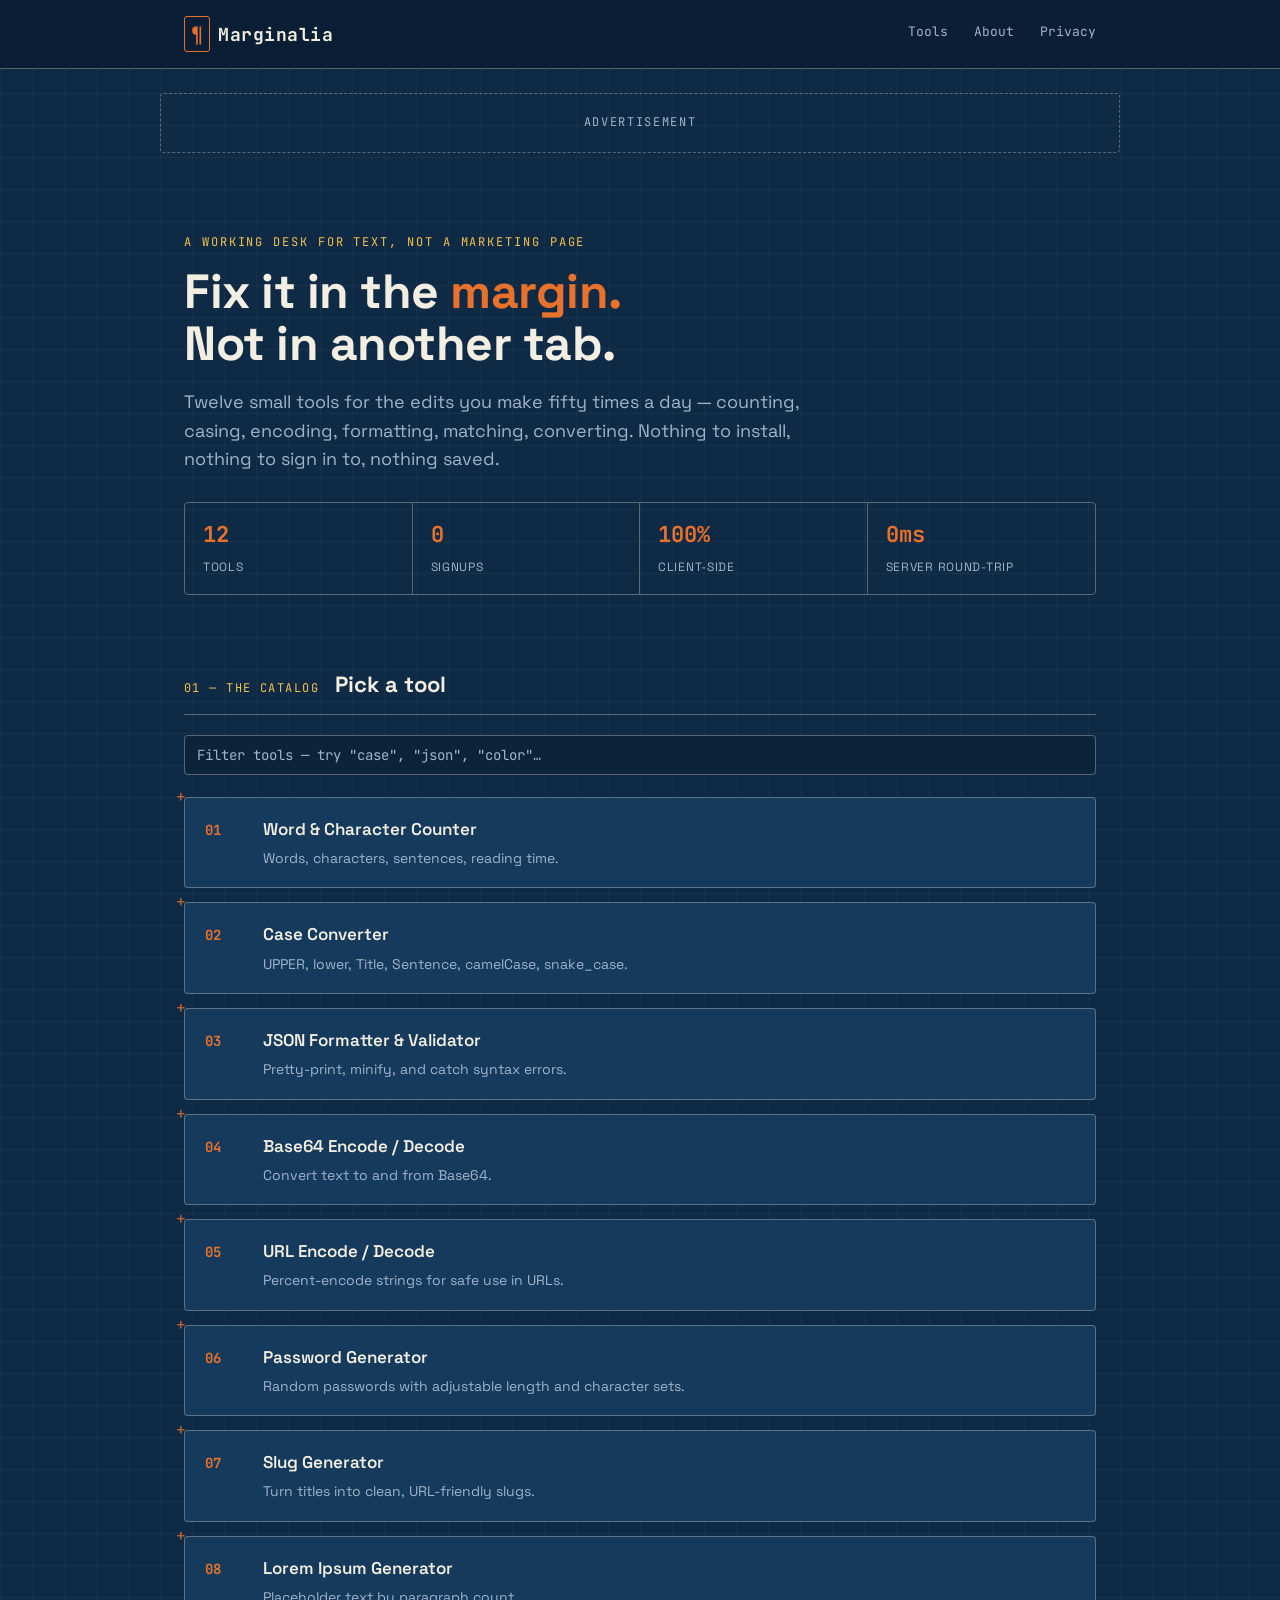
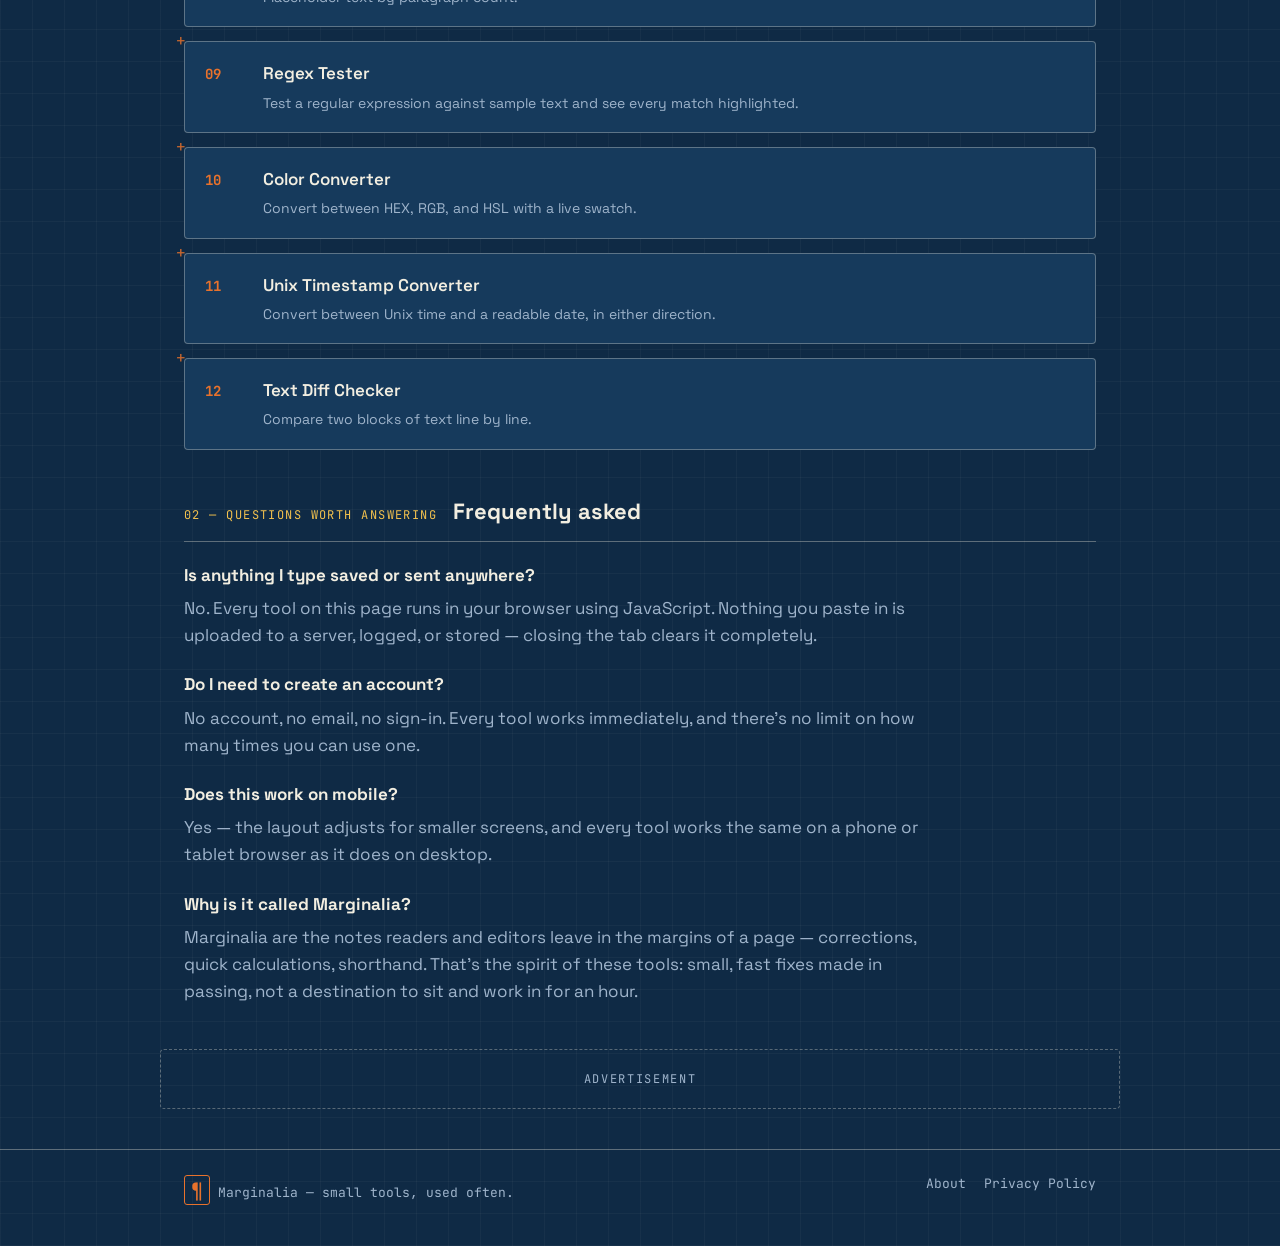
==== index.html @ 2a48955c "Add files via upload" ====
<!DOCTYPE html>
<html lang="en">
<head>
<meta charset="UTF-8">
<meta name="viewport" content="width=device-width, initial-scale=1.0">
<title>Marginalia — Text &amp; Dev Tools</title>
<meta name="description" content="Free, no-signup text and developer tools: word counter, case converter, JSON formatter, Base64, URL encoding, password generator, slug generator, Lorem Ipsum, regex tester, color converter, timestamp converter, and text diff.">
<link rel="preconnect" href="https://fonts.googleapis.com">
<link href="https://fonts.googleapis.com/css2?family=JetBrains+Mono:wght@400;500;700&family=Space+Grotesk:wght@400;500;600;700&display=swap" rel="stylesheet">
<link rel="stylesheet" href="styles.css">
</head>
<body>

<!-- ============ HEADER ============ -->
<header class="site-header">
  <div class="wrap header-inner">
    <a href="index.html" class="brand">
      <span class="brand-mark">¶</span>
      <span class="brand-name">Marginalia</span>
    </a>
    <nav class="top-nav">
      <a href="#tools">Tools</a>
      <a href="about.html">About</a>
      <a href="privacy.html">Privacy</a>
    </nav>
  </div>
</header>

<!-- ============ AD SLOT: leaderboard, below header ============ -->
<div class="wrap ad-slot ad-leaderboard">
  <div class="ad-label">Advertisement</div>
  <!-- Paste your AdSense <ins> unit here. Recommended size: 728x90 or responsive. -->
</div>

<!-- ============ HERO ============ -->
<section class="hero wrap">
  <p class="eyebrow">a working desk for text, not a marketing page</p>
  <h1>Fix it in the <span class="accent">margin.</span><br>Not in another tab.</h1>
  <p class="hero-sub">Twelve small tools for the edits you make fifty times a day — counting, casing, encoding, formatting, matching, converting. Nothing to install, nothing to sign in to, nothing saved.</p>
  <div class="stat-strip">
    <div class="strip-item"><span class="strip-num">12</span><span class="strip-label">tools</span></div>
    <div class="strip-item"><span class="strip-num">0</span><span class="strip-label">signups</span></div>
    <div class="strip-item"><span class="strip-num">100%</span><span class="strip-label">client-side</span></div>
    <div class="strip-item"><span class="strip-num">0ms</span><span class="strip-label">server round-trip</span></div>
  </div>
</section>

<!-- ============ TOOL INDEX ============ -->
<main class="wrap" id="tools">
  <div class="catalog-heading">
    <span class="catalog-label">01 — the catalog</span>
    <h2>Pick a tool</h2>
  </div>

  <div class="filter-row">
    <input type="text" id="tool-filter" placeholder="Filter tools — try &quot;case&quot;, &quot;json&quot;, &quot;color&quot;…">
  </div>

  <div class="card-grid" id="card-grid">

    <!-- WORD COUNTER -->
    <details class="tool-card" id="counter" data-search="word character counter words characters sentences reading time">
      <summary>
        <span class="tool-index">01</span>
        <span class="tool-title">Word &amp; Character Counter</span>
        <span class="tool-desc">Words, characters, sentences, reading time.</span>
      </summary>
      <div class="tool-body">
        <textarea id="counter-input" placeholder="Paste or type your text here…" rows="8"></textarea>
        <div class="stat-row">
          <div class="stat"><span id="stat-words">0</span><label>words</label></div>
          <div class="stat"><span id="stat-chars">0</span><label>characters</label></div>
          <div class="stat"><span id="stat-nospace">0</span><label>no spaces</label></div>
          <div class="stat"><span id="stat-sentences">0</span><label>sentences</label></div>
          <div class="stat"><span id="stat-time">0s</span><label>read time</label></div>
        </div>
        <div class="tool-info">
          <p>A word counter tallies how many words, characters, and sentences are in a piece of text, and estimates how long it takes an average reader to get through it. Writers use it to hit an assignment's word limit; editors use it to see if a paragraph has run long; students use it to check an essay meets a minimum. This one also strips spaces from the character count separately, since "characters with spaces" and "characters without" are counted differently by most style guides and submission forms.</p>
          <p>Reading time here is estimated at roughly 200 words per minute, the commonly cited average adult silent-reading speed. It's a rough guide, not a guarantee — dense technical writing reads slower, casual prose reads faster.</p>
        </div>
      </div>
    </details>

    <!-- CASE CONVERTER -->
    <details class="tool-card" id="case" data-search="case converter upper lower title sentence camel snake kebab">
      <summary>
        <span class="tool-index">02</span>
        <span class="tool-title">Case Converter</span>
        <span class="tool-desc">UPPER, lower, Title, Sentence, camelCase, snake_case.</span>
      </summary>
      <div class="tool-body">
        <textarea id="case-input" placeholder="Type text to convert…" rows="6"></textarea>
        <div class="btn-row">
          <button data-case="upper">UPPERCASE</button>
          <button data-case="lower">lowercase</button>
          <button data-case="title">Title Case</button>
          <button data-case="sentence">Sentence case</button>
          <button data-case="camel">camelCase</button>
          <button data-case="snake">snake_case</button>
          <button data-case="kebab">kebab-case</button>
        </div>
        <div class="output-block">
          <textarea id="case-output" readonly rows="6" placeholder="Result appears here…"></textarea>
          <button class="copy-btn" data-copy="case-output">Copy</button>
        </div>
        <div class="tool-info">
          <p>Case converters switch text between the capitalization styles used in writing and in code. <strong>Title Case</strong> and <strong>Sentence case</strong> are for headlines and prose. <strong>camelCase</strong> and <strong>snake_case</strong> are naming conventions programmers use for variables — camelCase is standard in JavaScript, snake_case is standard in Python. <strong>kebab-case</strong> is common in URLs and CSS class names, since spaces and underscores aren't always safe there.</p>
          <p>Retyping a heading in all caps, or renaming a variable to match a team's style guide, is a small task that's easy to get wrong by hand — a stray capital or a missed underscore breaks code silently. This tool applies the rule consistently across the whole block of text at once.</p>
        </div>
      </div>
    </details>

    <!-- JSON FORMATTER -->
    <details class="tool-card" id="json" data-search="json formatter validator pretty print minify">
      <summary>
        <span class="tool-index">03</span>
        <span class="tool-title">JSON Formatter &amp; Validator</span>
        <span class="tool-desc">Pretty-print, minify, and catch syntax errors.</span>
      </summary>
      <div class="tool-body">
        <textarea id="json-input" placeholder='Paste JSON, e.g. {"a":1,"b":[2,3]}' rows="8"></textarea>
        <div class="btn-row">
          <button id="json-format">Format</button>
          <button id="json-minify">Minify</button>
        </div>
        <div id="json-status" class="status"></div>
        <div class="output-block">
          <textarea id="json-output" readonly rows="8" placeholder="Formatted JSON appears here…"></textarea>
          <button class="copy-btn" data-copy="json-output">Copy</button>
        </div>
        <div class="tool-info">
          <p>JSON (JavaScript Object Notation) is the format most web APIs use to send data back and forth — built from nested key-value pairs, lists, and a few basic data types. When JSON is generated by a server or squeezed into a log file, it often arrives as one unreadable line. Formatting adds consistent indentation so the structure — which brackets belong to which object — becomes visible at a glance.</p>
          <p>The validator half matters just as much: a single missing comma or unclosed bracket makes an entire document fail to parse, and most systems don't point at the problem clearly. This tool flags exactly where parsing breaks. Minify does the reverse — strips whitespace, useful when shipping JSON to production where every byte counts.</p>
        </div>
      </div>
    </details>

    <!-- BASE64 -->
    <details class="tool-card" id="base64" data-search="base64 encode decode binary">
      <summary>
        <span class="tool-index">04</span>
        <span class="tool-title">Base64 Encode / Decode</span>
        <span class="tool-desc">Convert text to and from Base64.</span>
      </summary>
      <div class="tool-body">
        <textarea id="b64-input" placeholder="Type text or Base64 here…" rows="6"></textarea>
        <div class="btn-row">
          <button id="b64-encode">Encode</button>
          <button id="b64-decode">Decode</button>
        </div>
        <div id="b64-status" class="status"></div>
        <div class="output-block">
          <textarea id="b64-output" readonly rows="6" placeholder="Result appears here…"></textarea>
          <button class="copy-btn" data-copy="b64-output">Copy</button>
        </div>
        <div class="tool-info">
          <p>Base64 represents binary data — or any text — using only 64 printable characters. It's not encryption and isn't meant to keep anything secret; it exists because some systems, like older email formats or certain URL fields and config files, can only reliably handle plain text, not arbitrary bytes. Base64 lets images, files, or unusual text get carried safely through those systems.</p>
          <p>Common real-world uses: embedding a small image directly inside a CSS or HTML file, encoding API keys inside configuration strings, or reading a JSON Web Token (JWT), which stores its payload as Base64 between two dots.</p>
        </div>
      </div>
    </details>

    <!-- URL ENCODE -->
    <details class="tool-card" id="urlenc" data-search="url encode decode percent">
      <summary>
        <span class="tool-index">05</span>
        <span class="tool-title">URL Encode / Decode</span>
        <span class="tool-desc">Percent-encode strings for safe use in URLs.</span>
      </summary>
      <div class="tool-body">
        <textarea id="url-input" placeholder="Type a string or URL…" rows="5"></textarea>
        <div class="btn-row">
          <button id="url-encode">Encode</button>
          <button id="url-decode">Decode</button>
        </div>
        <div class="output-block">
          <textarea id="url-output" readonly rows="5" placeholder="Result appears here…"></textarea>
          <button class="copy-btn" data-copy="url-output">Copy</button>
        </div>
        <div class="tool-info">
          <p>URLs can only safely contain a limited set of characters. Anything outside that set — spaces, ampersands, question marks, accented letters, emoji — has to be "percent-encoded" into a %XX format before it can be passed as part of a link or query string without breaking it. A space becomes <code>%20</code>, an ampersand becomes <code>%26</code>.</p>
          <p>This matters most when text is going into a URL parameter — a search query, a redirect link, a tracking tag — since an unencoded special character can cut a URL short. Decoding does the reverse, useful for reading what a long tracking link actually says.</p>
        </div>
      </div>
    </details>

    <!-- PASSWORD GENERATOR -->
    <details class="tool-card" id="password" data-search="password generator random secure">
      <summary>
        <span class="tool-index">06</span>
        <span class="tool-title">Password Generator</span>
        <span class="tool-desc">Random passwords with adjustable length and character sets.</span>
      </summary>
      <div class="tool-body">
        <div class="field-row">
          <label for="pw-length">Length: <span id="pw-length-val">16</span></label>
          <input type="range" id="pw-length" min="6" max="64" value="16">
        </div>
        <div class="checkbox-row">
          <label><input type="checkbox" id="pw-upper" checked> Uppercase (A–Z)</label>
          <label><input type="checkbox" id="pw-lower" checked> Lowercase (a–z)</label>
          <label><input type="checkbox" id="pw-numbers" checked> Numbers (0–9)</label>
          <label><input type="checkbox" id="pw-symbols" checked> Symbols (!@#$…)</label>
        </div>
        <button id="pw-generate">Generate password</button>
        <div class="output-block">
          <input type="text" id="pw-output" readonly placeholder="Your password appears here…">
          <button class="copy-btn" data-copy="pw-output">Copy</button>
        </div>
        <div class="tool-info">
          <p>A strong password is long and unpredictable — length matters more than complexity rules. A 16-character password drawn from a large character set is far harder to brute-force than an 8-character one with a forced capital and a swapped digit. This generator uses the browser's built-in cryptographically secure random number generator (<code>crypto.getRandomValues</code>), not a simple pseudo-random function.</p>
          <p>Use a different password for every account and store them in a password manager rather than reusing or memorizing them — reused passwords are one of the most common ways accounts get compromised after an unrelated breach.</p>
        </div>
      </div>
    </details>

    <!-- SLUG GENERATOR -->
    <details class="tool-card" id="slug" data-search="slug generator url friendly">
      <summary>
        <span class="tool-index">07</span>
        <span class="tool-title">Slug Generator</span>
        <span class="tool-desc">Turn titles into clean, URL-friendly slugs.</span>
      </summary>
      <div class="tool-body">
        <input type="text" id="slug-input" placeholder="e.g. My Great Blog Post!">
        <div class="output-block">
          <input type="text" id="slug-output" readonly placeholder="my-great-blog-post">
          <button class="copy-btn" data-copy="slug-output">Copy</button>
        </div>
        <div class="tool-info">
          <p>A slug is the part of a URL that identifies a specific page — in <code>example.com/my-great-blog-post</code>, "my-great-blog-post" is the slug. Slugs are lowercase, use hyphens instead of spaces, and drop punctuation, since that combination is safe everywhere and reads cleanly to both humans and search engines.</p>
          <p>Most CMS platforms generate a slug automatically, but not always well — long titles get truncated awkwardly, special characters get left in. This tool applies the standard rules directly.</p>
        </div>
      </div>
    </details>

    <!-- LOREM IPSUM -->
    <details class="tool-card" id="lorem" data-search="lorem ipsum placeholder generator">
      <summary>
        <span class="tool-index">08</span>
        <span class="tool-title">Lorem Ipsum Generator</span>
        <span class="tool-desc">Placeholder text by paragraph count.</span>
      </summary>
      <div class="tool-body">
        <div class="field-row">
          <label for="lorem-count">Paragraphs: <span id="lorem-count-val">3</span></label>
          <input type="range" id="lorem-count" min="1" max="10" value="3">
        </div>
        <button id="lorem-generate">Generate</button>
        <div class="output-block">
          <textarea id="lorem-output" readonly rows="8" placeholder="Placeholder text appears here…"></textarea>
          <button class="copy-btn" data-copy="lorem-output">Copy</button>
        </div>
        <div class="tool-info">
          <p>Lorem Ipsum is placeholder text designers drop into a layout before real copy is ready, so they can judge spacing and typography without being distracted by actual content. It's derived from scrambled Latin, which is the point — it looks like real text without any word standing out as meaningful.</p>
          <p>It's been the industry-standard filler text since long before digital design — it carried over from print typesetting into web and app mockups.</p>
        </div>
      </div>
    </details>

    <!-- REGEX TESTER -->
    <details class="tool-card" id="regex" data-search="regex regular expression tester pattern match">
      <summary>
        <span class="tool-index">09</span>
        <span class="tool-title">Regex Tester</span>
        <span class="tool-desc">Test a regular expression against sample text and see every match highlighted.</span>
      </summary>
      <div class="tool-body">
        <div class="regex-input-row">
          <input type="text" id="regex-pattern" placeholder="Pattern, e.g. \b[A-Z]\w+\b">
          <input type="text" id="regex-flags" placeholder="Flags" value="g">
        </div>
        <textarea id="regex-test" placeholder="Test string — paste text to search here…" rows="6"></textarea>
        <button id="regex-run">Test</button>
        <div id="regex-status" class="status"></div>
        <div id="regex-highlight" class="regex-highlight"></div>
        <div class="tool-info">
          <p>A regular expression (regex) is a compact pattern language for finding or validating text — matching an email format, pulling every number out of a paragraph, checking a password meets a rule. Writing one correctly on the first try is rare; testing it against real sample text is how you actually confirm it does what you meant.</p>
          <p>This uses standard JavaScript regex syntax. The <code>g</code> flag (global) finds every match instead of stopping at the first one; <code>i</code> makes it case-insensitive; <code>m</code> changes how <code>^</code> and <code>$</code> behave across multiple lines. Matches are highlighted directly in the text below so you can see exactly what the pattern is catching — and, just as importantly, what it's missing.</p>
        </div>
      </div>
    </details>

    <!-- COLOR CONVERTER -->
    <details class="tool-card" id="color" data-search="color converter hex rgb hsl">
      <summary>
        <span class="tool-index">10</span>
        <span class="tool-title">Color Converter</span>
        <span class="tool-desc">Convert between HEX, RGB, and HSL with a live swatch.</span>
      </summary>
      <div class="tool-body">
        <input type="text" id="color-input" placeholder="Enter a color — e.g. #E8722C, rgb(232,114,44), or hsl(21,80%,54%)">
        <div id="color-status" class="status"></div>
        <div class="color-row">
          <div class="color-swatch" id="color-swatch" style="background:#E8722C;"></div>
          <div class="color-fields">
            <div class="output-block"><label>HEX</label><input type="text" id="color-hex" readonly></div>
            <div class="output-block"><label>RGB</label><input type="text" id="color-rgb" readonly></div>
            <div class="output-block"><label>HSL</label><input type="text" id="color-hsl" readonly></div>
          </div>
        </div>
        <div class="tool-info">
          <p>The same color can be written three common ways on the web. <strong>HEX</strong> packs red, green, and blue into a six-digit code, the most common format in CSS and design tools. <strong>RGB</strong> spells those same three channels out as numbers 0–255. <strong>HSL</strong> — hue, saturation, lightness — describes color the way people tend to think about it, which makes it easier to adjust: keep the hue, nudge the lightness, and you've made the same color darker or lighter without guessing new numbers.</p>
          <p>Paste any of the three formats in and the other two update automatically, along with a live swatch so you can confirm it's actually the shade you meant.</p>
        </div>
      </div>
    </details>

    <!-- TIMESTAMP CONVERTER -->
    <details class="tool-card" id="timestamp" data-search="unix timestamp converter date epoch">
      <summary>
        <span class="tool-index">11</span>
        <span class="tool-title">Unix Timestamp Converter</span>
        <span class="tool-desc">Convert between Unix time and a readable date, in either direction.</span>
      </summary>
      <div class="tool-body">
        <div class="field-row">
          <label for="ts-input">Unix timestamp (seconds)</label>
          <input type="text" id="ts-input" placeholder="e.g. 1752192000">
        </div>
        <button id="ts-to-date">Convert to date</button>
        <div class="output-block">
          <input type="text" id="ts-date-output" readonly placeholder="Local and UTC date appear here…">
          <button class="copy-btn" data-copy="ts-date-output">Copy</button>
        </div>
        <div class="field-row" style="margin-top:8px;">
          <label for="date-input">Date &amp; time</label>
          <input type="text" id="date-input" placeholder="Uses your device's date picker">
        </div>
        <button id="date-to-ts">Convert to timestamp</button>
        <div class="output-block">
          <input type="text" id="ts-output" readonly placeholder="Unix timestamp appears here…">
          <button class="copy-btn" data-copy="ts-output">Copy</button>
        </div>
        <div class="tool-info">
          <p>Unix time counts the seconds elapsed since midnight UTC on January 1, 1970 — a single number that avoids ambiguity about time zones or calendar formats, which is why it's the standard way computers store timestamps internally: in databases, log files, and API responses.</p>
          <p>The tradeoff is that a raw Unix timestamp like <code>1752192000</code> means nothing to a person at a glance. This tool converts it to a readable date in both your local time zone and UTC, and works in reverse — pick a date and get back the timestamp a system expects.</p>
        </div>
      </div>
    </details>

    <!-- TEXT DIFF -->
    <details class="tool-card" id="diff" data-search="text diff checker compare">
      <summary>
        <span class="tool-index">12</span>
        <span class="tool-title">Text Diff Checker</span>
        <span class="tool-desc">Compare two blocks of text line by line.</span>
      </summary>
      <div class="tool-body">
        <div class="diff-grid">
          <textarea id="diff-a" placeholder="Original text…" rows="8"></textarea>
          <textarea id="diff-b" placeholder="Changed text…" rows="8"></textarea>
        </div>
        <button id="diff-run">Compare</button>
        <div id="diff-output" class="diff-output"></div>
        <div class="tool-info">
          <p>A diff checker compares two versions of a text and highlights exactly what changed, line by line — additions in one color, removals in another. It's the same idea version control tools like Git use to show what a commit changed, applied here to any two blocks of text: a contract redline, two drafts of an email, a config file before and after an edit.</p>
          <p>This is a line-based diff — it compares whole lines rather than individual words, the clearest view when comparing paragraphs, code, or structured text where line breaks carry meaning.</p>
        </div>
      </div>
    </details>

  </div>

  <p class="no-results" id="no-results">No tools match that search.</p>
</main>

<!-- ============ FAQ ============ -->
<section class="wrap" id="faq">
  <div class="catalog-heading">
    <span class="catalog-label">02 — questions worth answering</span>
    <h2>Frequently asked</h2>
  </div>
  <div class="faq-list">
    <div class="faq-item">
      <h3>Is anything I type saved or sent anywhere?</h3>
      <p>No. Every tool on this page runs in your browser using JavaScript. Nothing you paste in is uploaded to a server, logged, or stored — closing the tab clears it completely.</p>
    </div>
    <div class="faq-item">
      <h3>Do I need to create an account?</h3>
      <p>No account, no email, no sign-in. Every tool works immediately, and there's no limit on how many times you can use one.</p>
    </div>
    <div class="faq-item">
      <h3>Does this work on mobile?</h3>
      <p>Yes — the layout adjusts for smaller screens, and every tool works the same on a phone or tablet browser as it does on desktop.</p>
    </div>
    <div class="faq-item">
      <h3>Why is it called Marginalia?</h3>
      <p>Marginalia are the notes readers and editors leave in the margins of a page — corrections, quick calculations, shorthand. That's the spirit of these tools: small, fast fixes made in passing, not a destination to sit and work in for an hour.</p>
    </div>
  </div>
</section>

<!-- ============ AD SLOT: in-content, before footer ============ -->
<div class="wrap ad-slot ad-infeed">
  <div class="ad-label">Advertisement</div>
  <!-- Paste your AdSense <ins> unit here. Recommended size: responsive in-feed. -->
</div>

<!-- ============ FOOTER ============ -->
<footer class="site-footer">
  <div class="wrap footer-inner">
    <div><span class="brand-mark">¶</span> Marginalia — small tools, used often.</div>
    <nav class="footer-nav">
      <a href="about.html">About</a>
      <a href="privacy.html">Privacy Policy</a>
    </nav>
  </div>
</footer>

<script src="script.js"></script>
</body>
</html>
---- styles.css ----
/* ============================================================
   Marginalia v2 — design tokens
   Concept: a draftsman's blueprint desk. Deep blueprint navy,
   safety-orange pencil marks, registration crosshairs, grid paper.
   ============================================================ */
:root{
  --bg: #0F2A45;
  --bg-deep: #0A1F35;
  --surface: #163A5C;
  --surface-2: #0C2439;
  --ink: #F2EEE1;
  --ink-soft: #9FB4CB;
  --accent: #E8722C;
  --accent-2: #F2C14E;
  --ok: #6FBF8B;
  --rule: rgba(242,238,225,0.16);
  --rule-strong: rgba(242,238,225,0.32);
  --mono: 'JetBrains Mono', ui-monospace, 'SF Mono', Consolas, monospace;
  --sans: 'Space Grotesk', ui-sans-serif, system-ui, sans-serif;
  --radius: 4px;
}

*{ box-sizing: border-box; }
html{ scroll-behavior: smooth; }

body{
  margin: 0;
  background:
    repeating-linear-gradient(0deg, rgba(242,238,225,0.035) 0px, rgba(242,238,225,0.035) 1px, transparent 1px, transparent 32px),
    repeating-linear-gradient(90deg, rgba(242,238,225,0.035) 0px, rgba(242,238,225,0.035) 1px, transparent 1px, transparent 32px),
    var(--bg);
  color: var(--ink);
  font-family: var(--sans);
  font-size: 17px;
  line-height: 1.6;
  -webkit-font-smoothing: antialiased;
}

.wrap{ max-width: 960px; margin: 0 auto; padding: 0 24px; }
a{ color: var(--ink); }

/* ---------- registration crosshair (signature motif) ---------- */
.crosshair{
  position: relative;
}
.crosshair::before, .crosshair::after{
  content: '';
  position: absolute;
  background: var(--accent);
}
.tool-card{ position: relative; }
.tool-card::before{
  content: '+';
  position: absolute;
  top: -9px;
  left: -9px;
  color: var(--accent);
  font-family: var(--mono);
  font-size: 16px;
  line-height: 1;
  opacity: 0.85;
}

/* ---------- header ---------- */
.site-header{
  border-bottom: 1px solid var(--rule-strong);
  background: var(--bg-deep);
  position: sticky;
  top: 0;
  z-index: 10;
}
.header-inner{
  display: flex;
  align-items: center;
  justify-content: space-between;
  padding-top: 16px;
  padding-bottom: 16px;
}
.brand{ display: flex; align-items: baseline; gap: 8px; text-decoration: none; color: var(--ink); }
.brand-mark{
  font-family: var(--mono);
  color: var(--accent);
  font-size: 20px;
  border: 1px solid var(--accent);
  padding: 1px 6px;
  border-radius: 3px;
}
.brand-name{ font-family: var(--mono); font-weight: 700; letter-spacing: 0.03em; font-size: 18px; }
.top-nav{ display: flex; gap: 26px; font-family: var(--mono); font-size: 13px; }
.top-nav a{ text-decoration: none; color: var(--ink-soft); border-bottom: 1px solid transparent; padding-bottom: 2px; }
.top-nav a:hover{ color: var(--accent-2); border-bottom-color: var(--accent-2); }

/* ---------- ad slots ---------- */
.ad-slot{
  margin: 24px auto;
  padding: 14px;
  border: 1px dashed var(--rule-strong);
  border-radius: var(--radius);
  text-align: center;
  color: var(--ink-soft);
  font-family: var(--mono);
  font-size: 12px;
  min-height: 60px;
  display: flex;
  align-items: center;
  justify-content: center;
}
.ad-label{ text-transform: uppercase; letter-spacing: 0.14em; }

/* ---------- hero ---------- */
.hero{ padding: 56px 24px 28px; }
.eyebrow{
  font-family: var(--mono);
  font-size: 12px;
  text-transform: uppercase;
  letter-spacing: 0.16em;
  color: var(--accent-2);
  margin: 0 0 14px;
}
.hero h1{
  font-size: 48px;
  line-height: 1.08;
  margin: 0 0 18px;
  font-weight: 700;
  max-width: 15ch;
  letter-spacing: -0.01em;
}
.hero h1 .accent{ color: var(--accent); }
.hero-sub{ max-width: 56ch; color: var(--ink-soft); font-size: 18px; margin: 0 0 28px; }

.stat-strip{
  display: flex;
  flex-wrap: wrap;
  gap: 0;
  border: 1px solid var(--rule-strong);
  border-radius: var(--radius);
  overflow: hidden;
}
.stat-strip .strip-item{
  flex: 1 1 140px;
  padding: 14px 18px;
  border-right: 1px solid var(--rule-strong);
}
.stat-strip .strip-item:last-child{ border-right: none; }
.stat-strip .strip-num{
  display: block;
  font-family: var(--mono);
  font-size: 22px;
  font-weight: 700;
  color: var(--accent);
}
.stat-strip .strip-label{
  font-size: 12px;
  color: var(--ink-soft);
  text-transform: uppercase;
  letter-spacing: 0.06em;
}

/* ---------- catalog heading ---------- */
.catalog-heading{
  display: flex;
  align-items: baseline;
  gap: 16px;
  margin: 44px 0 20px;
  border-bottom: 1px solid var(--rule-strong);
  padding-bottom: 12px;
}
.catalog-label{
  font-family: var(--mono);
  font-size: 12px;
  color: var(--accent-2);
  text-transform: uppercase;
  letter-spacing: 0.12em;
}
.catalog-heading h2{ margin: 0; font-size: 22px; }

/* ---------- search filter ---------- */
.filter-row{ margin-bottom: 22px; }
.filter-row input{
  width: 100%;
  font-family: var(--mono);
  font-size: 14px;
  background: var(--surface-2);
  border: 1px solid var(--rule-strong);
  border-radius: var(--radius);
  padding: 12px 14px;
  color: var(--ink);
}
.filter-row input::placeholder{ color: var(--ink-soft); }
.filter-row input:focus{ outline: 2px solid var(--accent); outline-offset: 1px; }
.no-results{
  display: none;
  font-family: var(--mono);
  font-size: 13px;
  color: var(--ink-soft);
  padding: 20px 0;
}

/* ---------- tool cards ---------- */
.card-grid{ display: grid; grid-template-columns: 1fr; gap: 14px; margin-bottom: 40px; }
.tool-card{
  background: var(--surface);
  border: 1px solid var(--rule-strong);
  border-radius: var(--radius);
}
.tool-card[open]{ border-color: var(--accent); }
.tool-card summary{
  cursor: pointer;
  list-style: none;
  display: grid;
  grid-template-columns: 44px 1fr;
  align-items: baseline;
  padding: 18px 20px;
  gap: 4px 14px;
}
.tool-card summary::-webkit-details-marker{ display:none; }
.tool-index{ font-family: var(--mono); color: var(--accent); font-weight: 700; font-size: 14px; }
.tool-title{ font-weight: 600; font-size: 17px; grid-column: 2; }
.tool-desc{ grid-column: 2; color: var(--ink-soft); font-size: 14px; }
.tool-card[open] summary{ border-bottom: 1px dashed var(--rule-strong); }

.tool-body{ padding: 6px 20px 22px; display: flex; flex-direction: column; gap: 12px; }

/* ---------- form elements ---------- */
textarea, input[type="text"], input[type="search"], input[type="number"], select{
  width: 100%;
  font-family: var(--mono);
  font-size: 14px;
  background: var(--surface-2);
  border: 1px solid var(--rule-strong);
  border-radius: var(--radius);
  padding: 10px 12px;
  color: var(--ink);
  resize: vertical;
}
textarea:focus, input:focus, select:focus{ outline: 2px solid var(--accent); outline-offset: 1px; }
textarea[readonly]{ background: var(--bg-deep); color: var(--ink-soft); }

.btn-row, .checkbox-row{ display: flex; flex-wrap: wrap; gap: 8px; }
button{
  font-family: var(--mono);
  font-size: 13px;
  background: var(--accent);
  color: var(--bg-deep);
  font-weight: 700;
  border: none;
  border-radius: var(--radius);
  padding: 9px 14px;
  cursor: pointer;
  transition: background 0.15s ease, transform 0.1s ease;
}
button:hover{ background: var(--accent-2); }
button:active{ transform: translateY(1px); }
button:focus-visible{ outline: 2px solid var(--accent-2); outline-offset: 2px; }

.output-block{ position: relative; display: flex; flex-direction: column; gap: 8px; }
.copy-btn{
  align-self: flex-start;
  background: transparent;
  color: var(--accent-2);
  border: 1px solid var(--accent-2);
  padding: 6px 12px;
}
.copy-btn:hover{ background: var(--accent-2); color: var(--bg-deep); }

.field-row{ display: flex; flex-direction: column; gap: 6px; font-family: var(--mono); font-size: 13px; }
.field-row input[type="range"]{ width: 100%; accent-color: var(--accent); }
.checkbox-row label{ font-family: var(--mono); font-size: 13px; display: flex; align-items: center; gap: 6px; }
input[type="checkbox"]{ accent-color: var(--accent); }

.stat-row{ display: flex; flex-wrap: wrap; gap: 22px; padding-top: 6px; }
.stat{ display: flex; flex-direction: column; }
.stat span{ font-family: var(--mono); font-size: 22px; font-weight: 700; color: var(--accent); }
.stat label{ font-size: 12px; color: var(--ink-soft); text-transform: uppercase; letter-spacing: 0.06em; }

.status{ font-family: var(--mono); font-size: 13px; }
.status.error{ color: #E8574C; }
.status.ok{ color: var(--ok); }

.tool-info{
  margin-top: 6px;
  padding-top: 14px;
  border-top: 1px dashed var(--rule-strong);
  font-size: 15px;
  color: var(--ink-soft);
}
.tool-info p{ margin: 0 0 10px; }
.tool-info p:last-child{ margin-bottom: 0; }
.tool-info code{
  font-family: var(--mono);
  font-size: 0.88em;
  background: var(--surface-2);
  padding: 1px 5px;
  border-radius: 3px;
  color: var(--ink);
}
.tool-info strong{ color: var(--ink); }

.diff-grid{ display: grid; grid-template-columns: 1fr 1fr; gap: 12px; }
.diff-output{
  font-family: var(--mono);
  font-size: 13px;
  background: var(--surface-2);
  border: 1px solid var(--rule-strong);
  border-radius: var(--radius);
  padding: 12px;
  white-space: pre-wrap;
  min-height: 40px;
}
.diff-add{ background: rgba(111,191,139,0.18); color: var(--ok); }
.diff-del{ background: rgba(232,87,76,0.15); text-decoration: line-through; color: #E8938C; }

/* ---------- regex tester ---------- */
.regex-input-row{ display: flex; gap: 8px; }
.regex-input-row input[id="regex-pattern"]{ flex: 1; }
.regex-input-row input[id="regex-flags"]{ width: 90px; }
.regex-highlight{
  font-family: var(--mono);
  font-size: 14px;
  background: var(--surface-2);
  border: 1px solid var(--rule-strong);
  border-radius: var(--radius);
  padding: 12px;
  white-space: pre-wrap;
  min-height: 60px;
}
.regex-highlight mark{
  background: var(--accent);
  color: var(--bg-deep);
  border-radius: 2px;
  padding: 0 1px;
}

/* ---------- color converter ---------- */
.color-row{ display: flex; gap: 14px; align-items: stretch; flex-wrap: wrap; }
.color-swatch{
  width: 96px;
  height: 96px;
  border-radius: var(--radius);
  border: 1px solid var(--rule-strong);
  flex-shrink: 0;
}
.color-fields{ display: flex; flex-direction: column; gap: 8px; flex: 1; min-width: 200px; }
.color-fields .output-block{ flex-direction: row; align-items: center; }
.color-fields label{ font-family: var(--mono); font-size: 12px; color: var(--ink-soft); width: 42px; flex-shrink: 0; }

/* ---------- FAQ ---------- */
.faq-list{ display: flex; flex-direction: column; gap: 22px; margin-bottom: 44px; }
.faq-item h3{ font-size: 17px; margin: 0 0 6px; }
.faq-item p{ margin: 0; color: var(--ink-soft); max-width: 68ch; }

/* ---------- footer ---------- */
.site-footer{
  border-top: 1px solid var(--rule-strong);
  margin-top: 40px;
  padding: 24px 0 40px;
  font-family: var(--mono);
  font-size: 13px;
  color: var(--ink-soft);
}
.footer-inner{ display: flex; justify-content: space-between; flex-wrap: wrap; gap: 10px; }
.footer-nav{ display: flex; gap: 18px; }
.footer-nav a{ text-decoration: none; color: var(--ink-soft); }
.footer-nav a:hover{ color: var(--accent-2); }

/* ---------- simple content pages ---------- */
.content-page{ padding: 50px 24px 60px; }
.content-page h1{ font-size: 32px; margin-bottom: 6px; }
.content-page .eyebrow{ margin-bottom: 8px; }
.content-page h2{ font-size: 19px; margin-top: 32px; color: var(--accent-2); }
.content-page p{ color: var(--ink-soft); max-width: 68ch; }

/* ---------- responsive ---------- */
@media (max-width: 640px){
  .hero h1{ font-size: 32px; }
  .diff-grid{ grid-template-columns: 1fr; }
  .tool-card summary{ grid-template-columns: 32px 1fr; }
  .regex-input-row{ flex-direction: column; }
  .regex-input-row input[id="regex-flags"]{ width: 100%; }
}

@media (prefers-reduced-motion: reduce){
  html{ scroll-behavior: auto; }
  *{ transition: none !important; }
}
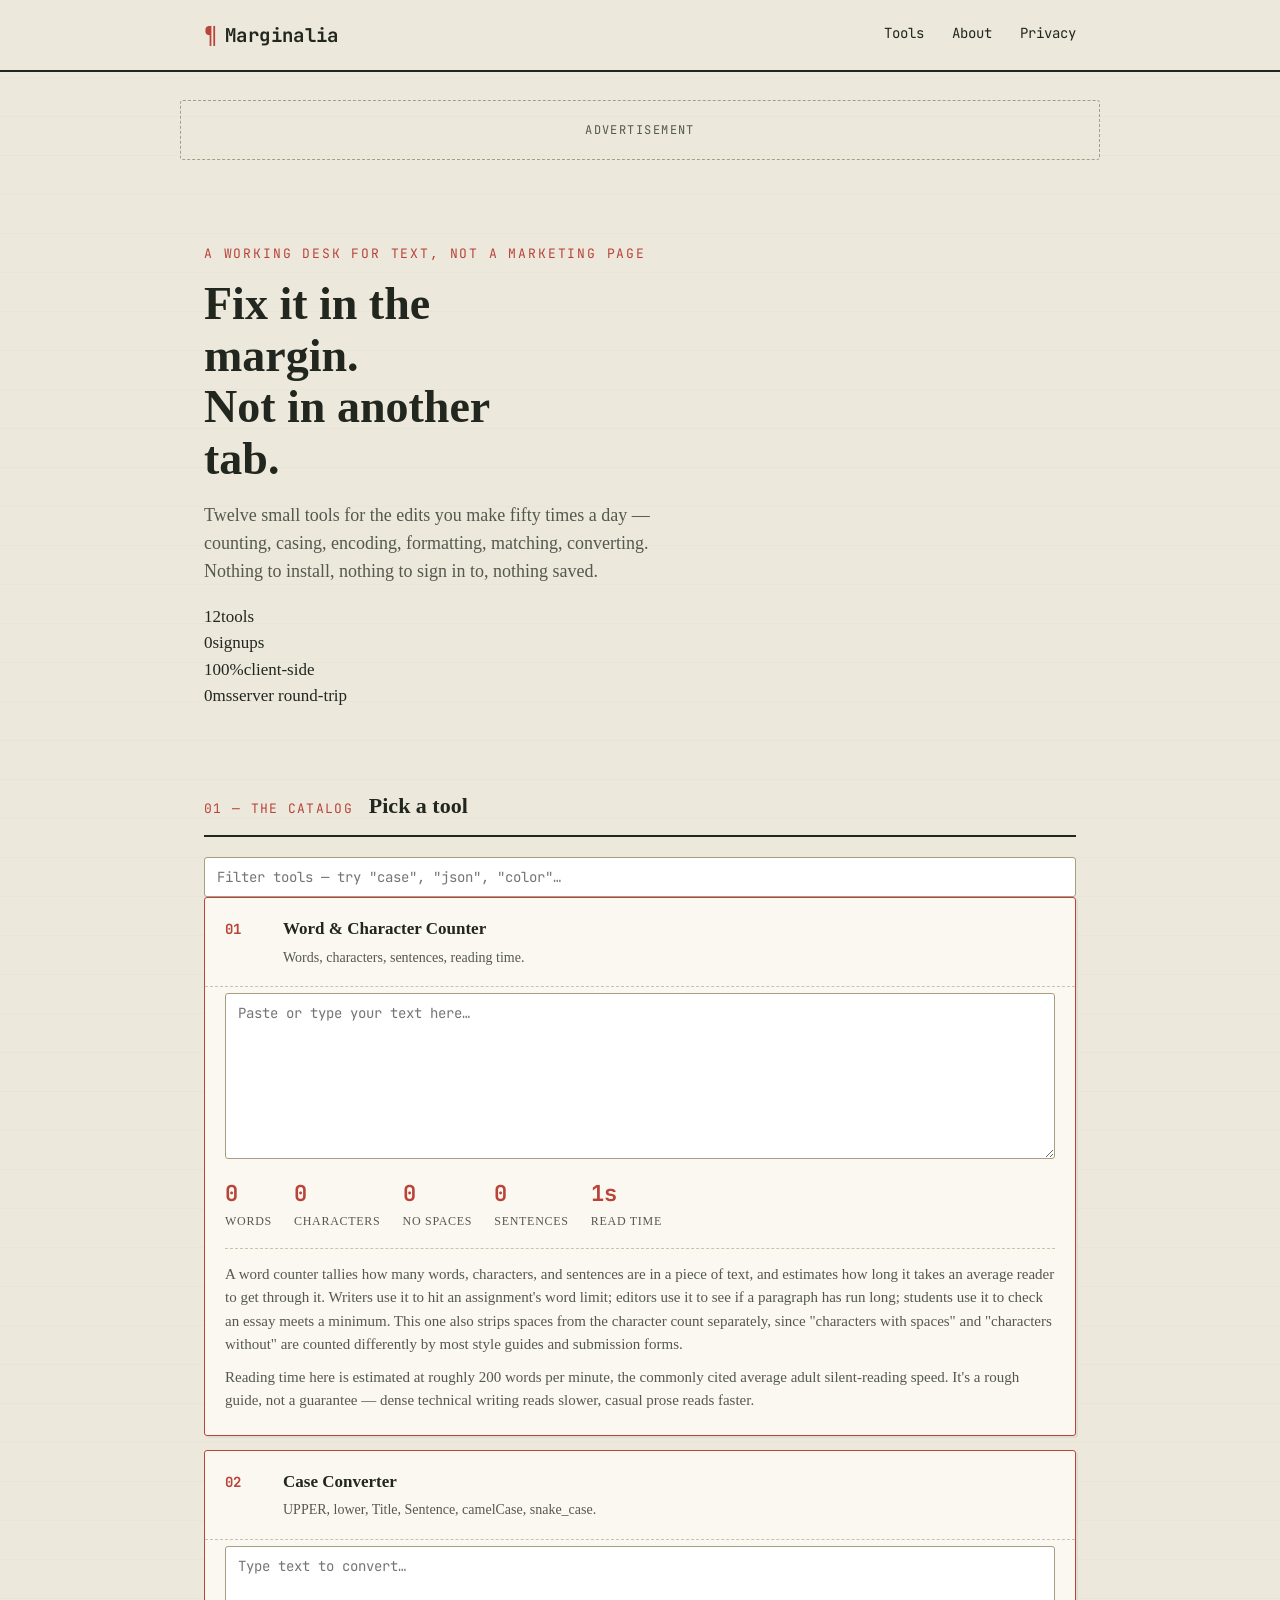
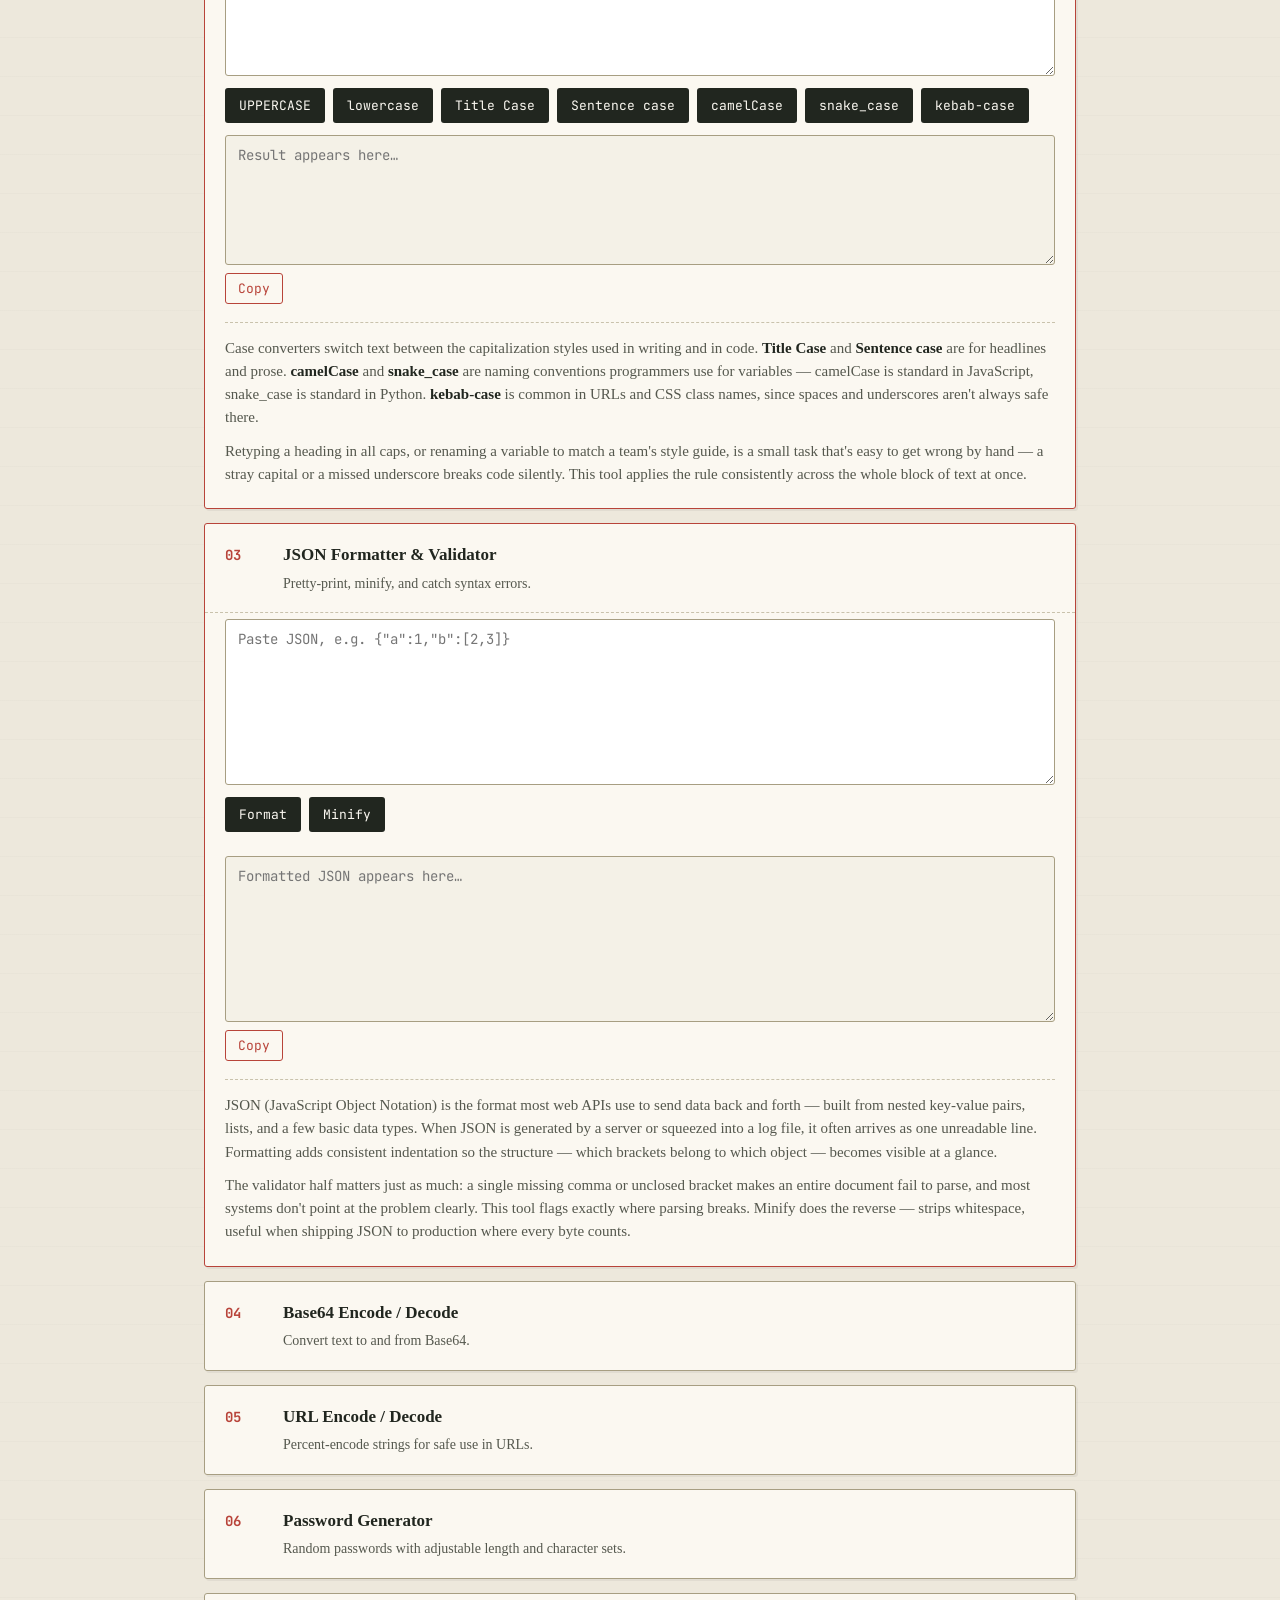
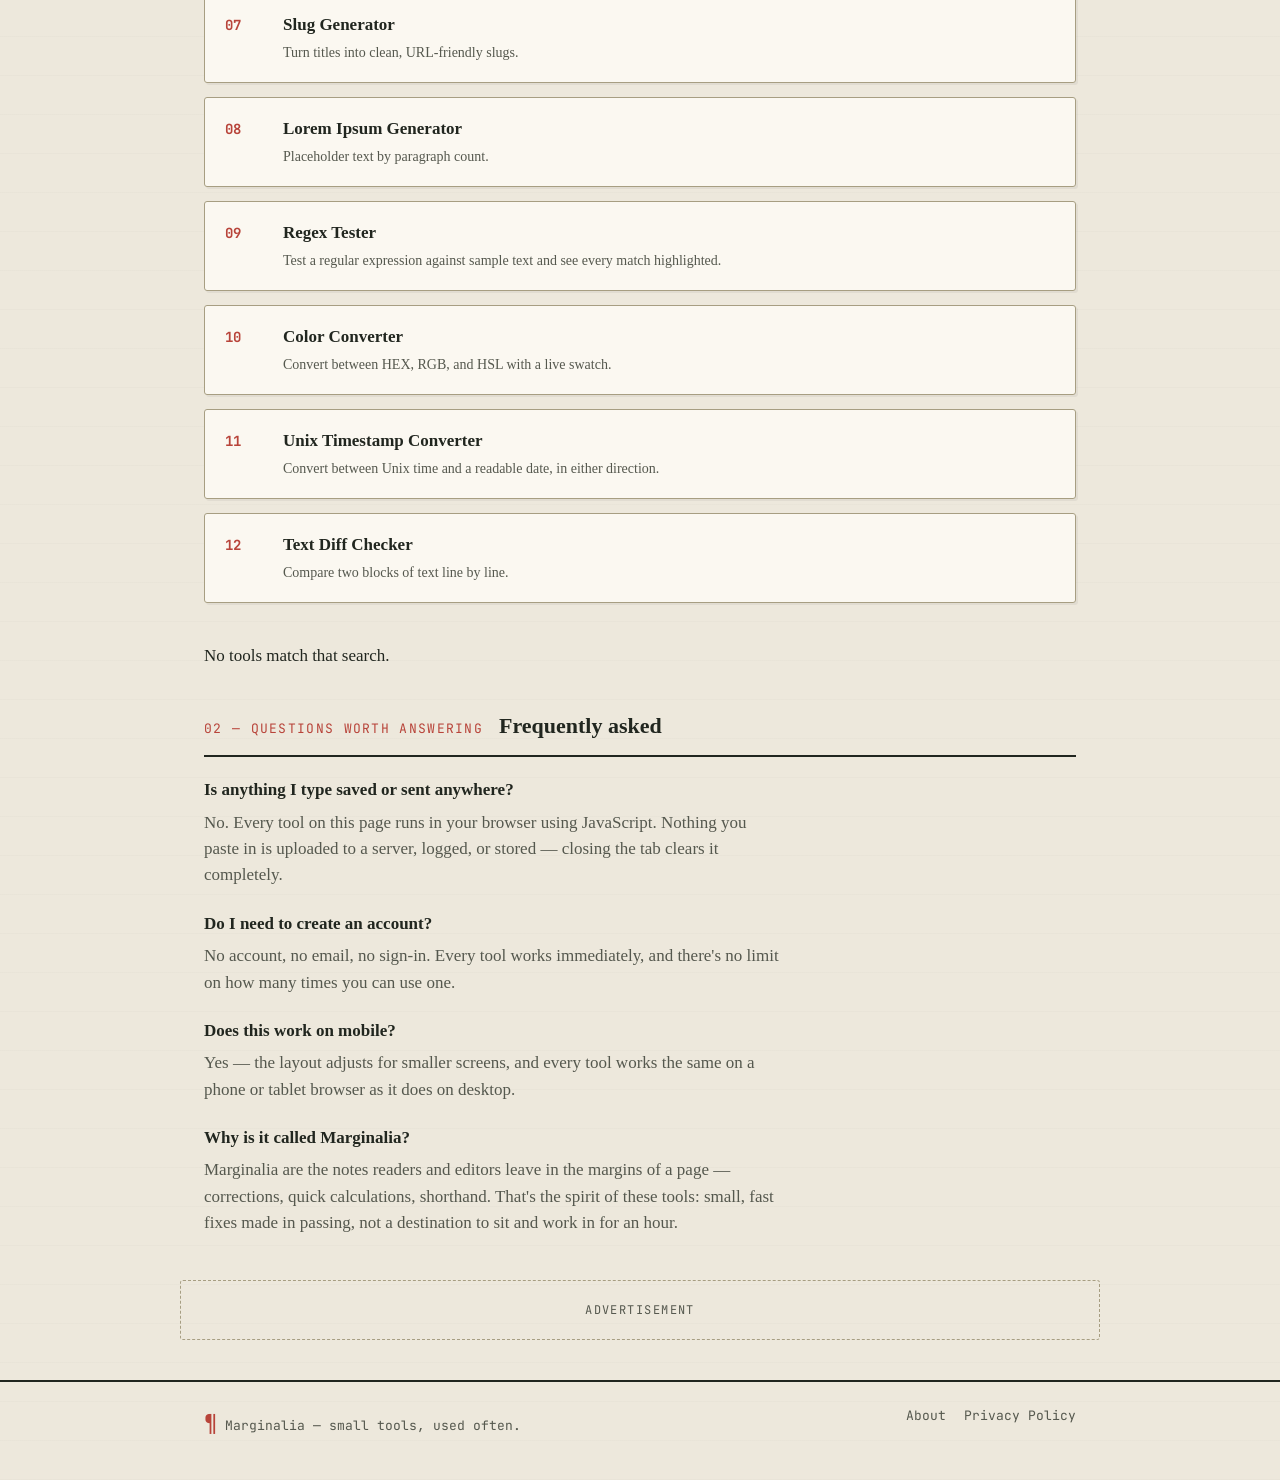
==== commit b80028ff: "Add files via upload" ====
--- a/index.html
+++ b/index.html
@@ -8,6 +8,7 @@
 <link rel="preconnect" href="https://fonts.googleapis.com">
 <link href="https://fonts.googleapis.com/css2?family=JetBrains+Mono:wght@400;500;700&family=Space+Grotesk:wght@400;500;600;700&display=swap" rel="stylesheet">
 <link rel="stylesheet" href="styles.css">
+<script async src="https://pagead2.googlesyndication.com/pagead/js/adsbygoogle.js?client=ca-pub-4453090806699037" crossorigin="anonymous"></script>
 </head>
 <body>
 
@@ -59,7 +60,7 @@
   <div class="card-grid" id="card-grid">
 
     <!-- WORD COUNTER -->
-    <details class="tool-card" id="counter" data-search="word character counter words characters sentences reading time">
+    <details class="tool-card" id="counter" data-search="word character counter words characters sentences reading time" open>
       <summary>
         <span class="tool-index">01</span>
         <span class="tool-title">Word &amp; Character Counter</span>
@@ -82,7 +83,7 @@
     </details>
 
     <!-- CASE CONVERTER -->
-    <details class="tool-card" id="case" data-search="case converter upper lower title sentence camel snake kebab">
+    <details class="tool-card" id="case" data-search="case converter upper lower title sentence camel snake kebab" open>
       <summary>
         <span class="tool-index">02</span>
         <span class="tool-title">Case Converter</span>
@@ -111,7 +112,7 @@
     </details>
 
     <!-- JSON FORMATTER -->
-    <details class="tool-card" id="json" data-search="json formatter validator pretty print minify">
+    <details class="tool-card" id="json" data-search="json formatter validator pretty print minify" open>
       <summary>
         <span class="tool-index">03</span>
         <span class="tool-title">JSON Formatter &amp; Validator</span>
--- a/styles.css
+++ b/styles.css
@@ -1,98 +1,82 @@
 /* ============================================================
-   Marginalia v2 — design tokens
-   Concept: a draftsman's blueprint desk. Deep blueprint navy,
-   safety-orange pencil marks, registration crosshairs, grid paper.
+   Marginalia — design tokens
+   Concept: a copyeditor's desk. Paper, ink, red pencil marks.
    ============================================================ */
 :root{
-  --bg: #0F2A45;
-  --bg-deep: #0A1F35;
-  --surface: #163A5C;
-  --surface-2: #0C2439;
-  --ink: #F2EEE1;
-  --ink-soft: #9FB4CB;
-  --accent: #E8722C;
-  --accent-2: #F2C14E;
-  --ok: #6FBF8B;
-  --rule: rgba(242,238,225,0.16);
-  --rule-strong: rgba(242,238,225,0.32);
+  --paper: #EDE8DC;
+  --paper-card: #FBF8F1;
+  --ink: #21261F;
+  --ink-soft: #55584E;
+  --pencil-red: #B8443A;
+  --highlight: #E3B23C;
+  --rule: #C9C2AC;
+  --rule-strong: #A79E82;
   --mono: 'JetBrains Mono', ui-monospace, 'SF Mono', Consolas, monospace;
-  --sans: 'Space Grotesk', ui-sans-serif, system-ui, sans-serif;
-  --radius: 4px;
+  --serif: 'Source Serif 4', Georgia, serif;
+  --radius: 3px;
 }
 
 *{ box-sizing: border-box; }
+
 html{ scroll-behavior: smooth; }
 
 body{
   margin: 0;
-  background:
-    repeating-linear-gradient(0deg, rgba(242,238,225,0.035) 0px, rgba(242,238,225,0.035) 1px, transparent 1px, transparent 32px),
-    repeating-linear-gradient(90deg, rgba(242,238,225,0.035) 0px, rgba(242,238,225,0.035) 1px, transparent 1px, transparent 32px),
-    var(--bg);
+  background: var(--paper);
+  background-image:
+    repeating-linear-gradient(180deg, transparent, transparent 38px, rgba(85,88,78,0.05) 39px);
   color: var(--ink);
-  font-family: var(--sans);
+  font-family: var(--serif);
   font-size: 17px;
-  line-height: 1.6;
+  line-height: 1.55;
   -webkit-font-smoothing: antialiased;
 }
 
-.wrap{ max-width: 960px; margin: 0 auto; padding: 0 24px; }
+.wrap{
+  max-width: 920px;
+  margin: 0 auto;
+  padding: 0 24px;
+}
+
 a{ color: var(--ink); }
-
-/* ---------- registration crosshair (signature motif) ---------- */
-.crosshair{
-  position: relative;
-}
-.crosshair::before, .crosshair::after{
-  content: '';
-  position: absolute;
-  background: var(--accent);
-}
-.tool-card{ position: relative; }
-.tool-card::before{
-  content: '+';
-  position: absolute;
-  top: -9px;
-  left: -9px;
-  color: var(--accent);
-  font-family: var(--mono);
-  font-size: 16px;
-  line-height: 1;
-  opacity: 0.85;
-}
 
 /* ---------- header ---------- */
 .site-header{
-  border-bottom: 1px solid var(--rule-strong);
-  background: var(--bg-deep);
-  position: sticky;
-  top: 0;
-  z-index: 10;
+  border-bottom: 2px solid var(--ink);
+  background: var(--paper);
 }
 .header-inner{
   display: flex;
   align-items: center;
   justify-content: space-between;
-  padding-top: 16px;
-  padding-bottom: 16px;
-}
-.brand{ display: flex; align-items: baseline; gap: 8px; text-decoration: none; color: var(--ink); }
+  padding-top: 18px;
+  padding-bottom: 18px;
+}
+.brand{
+  display: flex;
+  align-items: baseline;
+  gap: 8px;
+  text-decoration: none;
+  color: var(--ink);
+}
 .brand-mark{
   font-family: var(--mono);
-  color: var(--accent);
-  font-size: 20px;
-  border: 1px solid var(--accent);
-  padding: 1px 6px;
-  border-radius: 3px;
-}
-.brand-name{ font-family: var(--mono); font-weight: 700; letter-spacing: 0.03em; font-size: 18px; }
-.top-nav{ display: flex; gap: 26px; font-family: var(--mono); font-size: 13px; }
-.top-nav a{ text-decoration: none; color: var(--ink-soft); border-bottom: 1px solid transparent; padding-bottom: 2px; }
-.top-nav a:hover{ color: var(--accent-2); border-bottom-color: var(--accent-2); }
+  color: var(--pencil-red);
+  font-size: 22px;
+}
+.brand-name{
+  font-family: var(--mono);
+  font-weight: 700;
+  letter-spacing: 0.02em;
+  font-size: 19px;
+}
+.top-nav{ display: flex; gap: 28px; font-family: var(--mono); font-size: 14px; }
+.top-nav a{ text-decoration: none; border-bottom: 1px solid transparent; padding-bottom: 2px; }
+.top-nav a:hover{ border-bottom-color: var(--pencil-red); }
 
 /* ---------- ad slots ---------- */
 .ad-slot{
-  margin: 24px auto;
+  margin: 28px auto;
   padding: 14px;
   border: 1px dashed var(--rule-strong);
   border-radius: var(--radius);
@@ -105,55 +89,29 @@
   align-items: center;
   justify-content: center;
 }
-.ad-label{ text-transform: uppercase; letter-spacing: 0.14em; }
+.ad-label{ text-transform: uppercase; letter-spacing: 0.12em; }
 
 /* ---------- hero ---------- */
-.hero{ padding: 56px 24px 28px; }
+.hero{ padding: 56px 24px 40px; }
 .eyebrow{
   font-family: var(--mono);
-  font-size: 12px;
+  font-size: 13px;
   text-transform: uppercase;
-  letter-spacing: 0.16em;
-  color: var(--accent-2);
+  letter-spacing: 0.14em;
+  color: var(--pencil-red);
   margin: 0 0 14px;
 }
 .hero h1{
-  font-size: 48px;
-  line-height: 1.08;
+  font-size: 46px;
+  line-height: 1.12;
   margin: 0 0 18px;
   font-weight: 700;
-  max-width: 15ch;
-  letter-spacing: -0.01em;
-}
-.hero h1 .accent{ color: var(--accent); }
-.hero-sub{ max-width: 56ch; color: var(--ink-soft); font-size: 18px; margin: 0 0 28px; }
-
-.stat-strip{
-  display: flex;
-  flex-wrap: wrap;
-  gap: 0;
-  border: 1px solid var(--rule-strong);
-  border-radius: var(--radius);
-  overflow: hidden;
-}
-.stat-strip .strip-item{
-  flex: 1 1 140px;
-  padding: 14px 18px;
-  border-right: 1px solid var(--rule-strong);
-}
-.stat-strip .strip-item:last-child{ border-right: none; }
-.stat-strip .strip-num{
-  display: block;
-  font-family: var(--mono);
-  font-size: 22px;
-  font-weight: 700;
-  color: var(--accent);
-}
-.stat-strip .strip-label{
-  font-size: 12px;
-  color: var(--ink-soft);
-  text-transform: uppercase;
-  letter-spacing: 0.06em;
+  max-width: 14ch;
+}
+.hero-sub{
+  max-width: 54ch;
+  color: var(--ink-soft);
+  font-size: 18px;
 }
 
 /* ---------- catalog heading ---------- */
@@ -161,49 +119,35 @@
   display: flex;
   align-items: baseline;
   gap: 16px;
-  margin: 44px 0 20px;
-  border-bottom: 1px solid var(--rule-strong);
+  margin: 40px 0 20px;
+  border-bottom: 2px solid var(--ink);
   padding-bottom: 12px;
 }
 .catalog-label{
   font-family: var(--mono);
-  font-size: 12px;
-  color: var(--accent-2);
+  font-size: 13px;
+  color: var(--pencil-red);
   text-transform: uppercase;
-  letter-spacing: 0.12em;
+  letter-spacing: 0.1em;
 }
 .catalog-heading h2{ margin: 0; font-size: 22px; }
 
-/* ---------- search filter ---------- */
-.filter-row{ margin-bottom: 22px; }
-.filter-row input{
-  width: 100%;
-  font-family: var(--mono);
-  font-size: 14px;
-  background: var(--surface-2);
+/* ---------- tool cards (index card look) ---------- */
+.card-grid{
+  display: grid;
+  grid-template-columns: 1fr;
+  gap: 14px;
+  margin-bottom: 40px;
+}
+.tool-card{
+  background: var(--paper-card);
   border: 1px solid var(--rule-strong);
   border-radius: var(--radius);
-  padding: 12px 14px;
-  color: var(--ink);
-}
-.filter-row input::placeholder{ color: var(--ink-soft); }
-.filter-row input:focus{ outline: 2px solid var(--accent); outline-offset: 1px; }
-.no-results{
-  display: none;
-  font-family: var(--mono);
-  font-size: 13px;
-  color: var(--ink-soft);
-  padding: 20px 0;
-}
-
-/* ---------- tool cards ---------- */
-.card-grid{ display: grid; grid-template-columns: 1fr; gap: 14px; margin-bottom: 40px; }
-.tool-card{
-  background: var(--surface);
-  border: 1px solid var(--rule-strong);
-  border-radius: var(--radius);
-}
-.tool-card[open]{ border-color: var(--accent); }
+  box-shadow: 2px 2px 0 rgba(33,38,35,0.06);
+}
+.tool-card[open]{
+  border-color: var(--pencil-red);
+}
 .tool-card summary{
   cursor: pointer;
   list-style: none;
@@ -214,73 +158,106 @@
   gap: 4px 14px;
 }
 .tool-card summary::-webkit-details-marker{ display:none; }
-.tool-index{ font-family: var(--mono); color: var(--accent); font-weight: 700; font-size: 14px; }
-.tool-title{ font-weight: 600; font-size: 17px; grid-column: 2; }
-.tool-desc{ grid-column: 2; color: var(--ink-soft); font-size: 14px; }
-.tool-card[open] summary{ border-bottom: 1px dashed var(--rule-strong); }
-
-.tool-body{ padding: 6px 20px 22px; display: flex; flex-direction: column; gap: 12px; }
+.tool-index{
+  font-family: var(--mono);
+  color: var(--pencil-red);
+  font-weight: 700;
+  font-size: 14px;
+}
+.tool-title{
+  font-weight: 600;
+  font-size: 17px;
+  grid-column: 2;
+}
+.tool-desc{
+  grid-column: 2;
+  color: var(--ink-soft);
+  font-size: 14px;
+}
+.tool-card[open] summary{ border-bottom: 1px dashed var(--rule); }
+
+.tool-body{
+  padding: 6px 20px 22px;
+  display: flex;
+  flex-direction: column;
+  gap: 12px;
+}
 
 /* ---------- form elements ---------- */
-textarea, input[type="text"], input[type="search"], input[type="number"], select{
+textarea, input[type="text"], input[type="search"]{
   width: 100%;
   font-family: var(--mono);
   font-size: 14px;
-  background: var(--surface-2);
+  background: #fff;
   border: 1px solid var(--rule-strong);
   border-radius: var(--radius);
   padding: 10px 12px;
   color: var(--ink);
   resize: vertical;
 }
-textarea:focus, input:focus, select:focus{ outline: 2px solid var(--accent); outline-offset: 1px; }
-textarea[readonly]{ background: var(--bg-deep); color: var(--ink-soft); }
-
-.btn-row, .checkbox-row{ display: flex; flex-wrap: wrap; gap: 8px; }
+textarea:focus, input:focus{
+  outline: 2px solid var(--pencil-red);
+  outline-offset: 1px;
+}
+textarea[readonly]{ background: #F4F1E7; }
+
+.btn-row, .checkbox-row{
+  display: flex;
+  flex-wrap: wrap;
+  gap: 8px;
+}
 button{
   font-family: var(--mono);
   font-size: 13px;
-  background: var(--accent);
-  color: var(--bg-deep);
-  font-weight: 700;
+  background: var(--ink);
+  color: var(--paper-card);
   border: none;
   border-radius: var(--radius);
   padding: 9px 14px;
   cursor: pointer;
-  transition: background 0.15s ease, transform 0.1s ease;
-}
-button:hover{ background: var(--accent-2); }
-button:active{ transform: translateY(1px); }
-button:focus-visible{ outline: 2px solid var(--accent-2); outline-offset: 2px; }
-
-.output-block{ position: relative; display: flex; flex-direction: column; gap: 8px; }
+  transition: background 0.15s ease;
+}
+button:hover{ background: var(--pencil-red); }
+button:focus-visible{ outline: 2px solid var(--pencil-red); outline-offset: 2px; }
+
+.output-block{
+  position: relative;
+  display: flex;
+  flex-direction: column;
+  gap: 8px;
+}
 .copy-btn{
   align-self: flex-start;
   background: transparent;
-  color: var(--accent-2);
-  border: 1px solid var(--accent-2);
+  color: var(--pencil-red);
+  border: 1px solid var(--pencil-red);
   padding: 6px 12px;
 }
-.copy-btn:hover{ background: var(--accent-2); color: var(--bg-deep); }
+.copy-btn:hover{ background: var(--pencil-red); color: #fff; }
 
 .field-row{ display: flex; flex-direction: column; gap: 6px; font-family: var(--mono); font-size: 13px; }
-.field-row input[type="range"]{ width: 100%; accent-color: var(--accent); }
+.field-row input[type="range"]{ width: 100%; }
 .checkbox-row label{ font-family: var(--mono); font-size: 13px; display: flex; align-items: center; gap: 6px; }
-input[type="checkbox"]{ accent-color: var(--accent); }
-
-.stat-row{ display: flex; flex-wrap: wrap; gap: 22px; padding-top: 6px; }
+
+.stat-row{
+  display: flex;
+  flex-wrap: wrap;
+  gap: 22px;
+  padding-top: 6px;
+}
 .stat{ display: flex; flex-direction: column; }
-.stat span{ font-family: var(--mono); font-size: 22px; font-weight: 700; color: var(--accent); }
+.stat span{ font-family: var(--mono); font-size: 22px; font-weight: 700; color: var(--pencil-red); }
 .stat label{ font-size: 12px; color: var(--ink-soft); text-transform: uppercase; letter-spacing: 0.06em; }
 
 .status{ font-family: var(--mono); font-size: 13px; }
-.status.error{ color: #E8574C; }
-.status.ok{ color: var(--ok); }
+.status.error{ color: var(--pencil-red); }
+.status.ok{ color: #3E6B4A; }
 
 .tool-info{
   margin-top: 6px;
   padding-top: 14px;
-  border-top: 1px dashed var(--rule-strong);
+  border-top: 1px dashed var(--rule);
+  font-family: var(--serif);
   font-size: 15px;
   color: var(--ink-soft);
 }
@@ -288,8 +265,8 @@
 .tool-info p:last-child{ margin-bottom: 0; }
 .tool-info code{
   font-family: var(--mono);
-  font-size: 0.88em;
-  background: var(--surface-2);
+  font-size: 0.9em;
+  background: #F4F1E7;
   padding: 1px 5px;
   border-radius: 3px;
   color: var(--ink);
@@ -300,58 +277,36 @@
 .diff-output{
   font-family: var(--mono);
   font-size: 13px;
-  background: var(--surface-2);
+  background: #fff;
   border: 1px solid var(--rule-strong);
   border-radius: var(--radius);
   padding: 12px;
   white-space: pre-wrap;
   min-height: 40px;
 }
-.diff-add{ background: rgba(111,191,139,0.18); color: var(--ok); }
-.diff-del{ background: rgba(232,87,76,0.15); text-decoration: line-through; color: #E8938C; }
-
-/* ---------- regex tester ---------- */
-.regex-input-row{ display: flex; gap: 8px; }
-.regex-input-row input[id="regex-pattern"]{ flex: 1; }
-.regex-input-row input[id="regex-flags"]{ width: 90px; }
-.regex-highlight{
-  font-family: var(--mono);
-  font-size: 14px;
-  background: var(--surface-2);
-  border: 1px solid var(--rule-strong);
-  border-radius: var(--radius);
-  padding: 12px;
-  white-space: pre-wrap;
-  min-height: 60px;
-}
-.regex-highlight mark{
-  background: var(--accent);
-  color: var(--bg-deep);
-  border-radius: 2px;
-  padding: 0 1px;
-}
-
-/* ---------- color converter ---------- */
-.color-row{ display: flex; gap: 14px; align-items: stretch; flex-wrap: wrap; }
-.color-swatch{
-  width: 96px;
-  height: 96px;
-  border-radius: var(--radius);
-  border: 1px solid var(--rule-strong);
-  flex-shrink: 0;
-}
-.color-fields{ display: flex; flex-direction: column; gap: 8px; flex: 1; min-width: 200px; }
-.color-fields .output-block{ flex-direction: row; align-items: center; }
-.color-fields label{ font-family: var(--mono); font-size: 12px; color: var(--ink-soft); width: 42px; flex-shrink: 0; }
+.diff-add{ background: #DCEFE1; text-decoration: none; }
+.diff-del{ background: #F6D9D6; text-decoration: line-through; color: var(--ink-soft); }
 
 /* ---------- FAQ ---------- */
-.faq-list{ display: flex; flex-direction: column; gap: 22px; margin-bottom: 44px; }
-.faq-item h3{ font-size: 17px; margin: 0 0 6px; }
-.faq-item p{ margin: 0; color: var(--ink-soft); max-width: 68ch; }
+.faq-list{
+  display: flex;
+  flex-direction: column;
+  gap: 22px;
+  margin-bottom: 44px;
+}
+.faq-item h3{
+  font-size: 17px;
+  margin: 0 0 6px;
+}
+.faq-item p{
+  margin: 0;
+  color: var(--ink-soft);
+  max-width: 68ch;
+}
 
 /* ---------- footer ---------- */
 .site-footer{
-  border-top: 1px solid var(--rule-strong);
+  border-top: 2px solid var(--ink);
   margin-top: 40px;
   padding: 24px 0 40px;
   font-family: var(--mono);
@@ -361,13 +316,13 @@
 .footer-inner{ display: flex; justify-content: space-between; flex-wrap: wrap; gap: 10px; }
 .footer-nav{ display: flex; gap: 18px; }
 .footer-nav a{ text-decoration: none; color: var(--ink-soft); }
-.footer-nav a:hover{ color: var(--accent-2); }
-
-/* ---------- simple content pages ---------- */
+.footer-nav a:hover{ color: var(--pencil-red); }
+
+/* ---------- simple content pages (about/privacy) ---------- */
 .content-page{ padding: 50px 24px 60px; }
-.content-page h1{ font-size: 32px; margin-bottom: 6px; }
+.content-page h1{ font-size: 34px; margin-bottom: 6px; }
 .content-page .eyebrow{ margin-bottom: 8px; }
-.content-page h2{ font-size: 19px; margin-top: 32px; color: var(--accent-2); }
+.content-page h2{ font-size: 20px; margin-top: 34px; }
 .content-page p{ color: var(--ink-soft); max-width: 68ch; }
 
 /* ---------- responsive ---------- */
@@ -375,10 +330,9 @@
   .hero h1{ font-size: 32px; }
   .diff-grid{ grid-template-columns: 1fr; }
   .tool-card summary{ grid-template-columns: 32px 1fr; }
-  .regex-input-row{ flex-direction: column; }
-  .regex-input-row input[id="regex-flags"]{ width: 100%; }
-}
-
+}
+
+/* ---------- reduced motion ---------- */
 @media (prefers-reduced-motion: reduce){
   html{ scroll-behavior: auto; }
   *{ transition: none !important; }
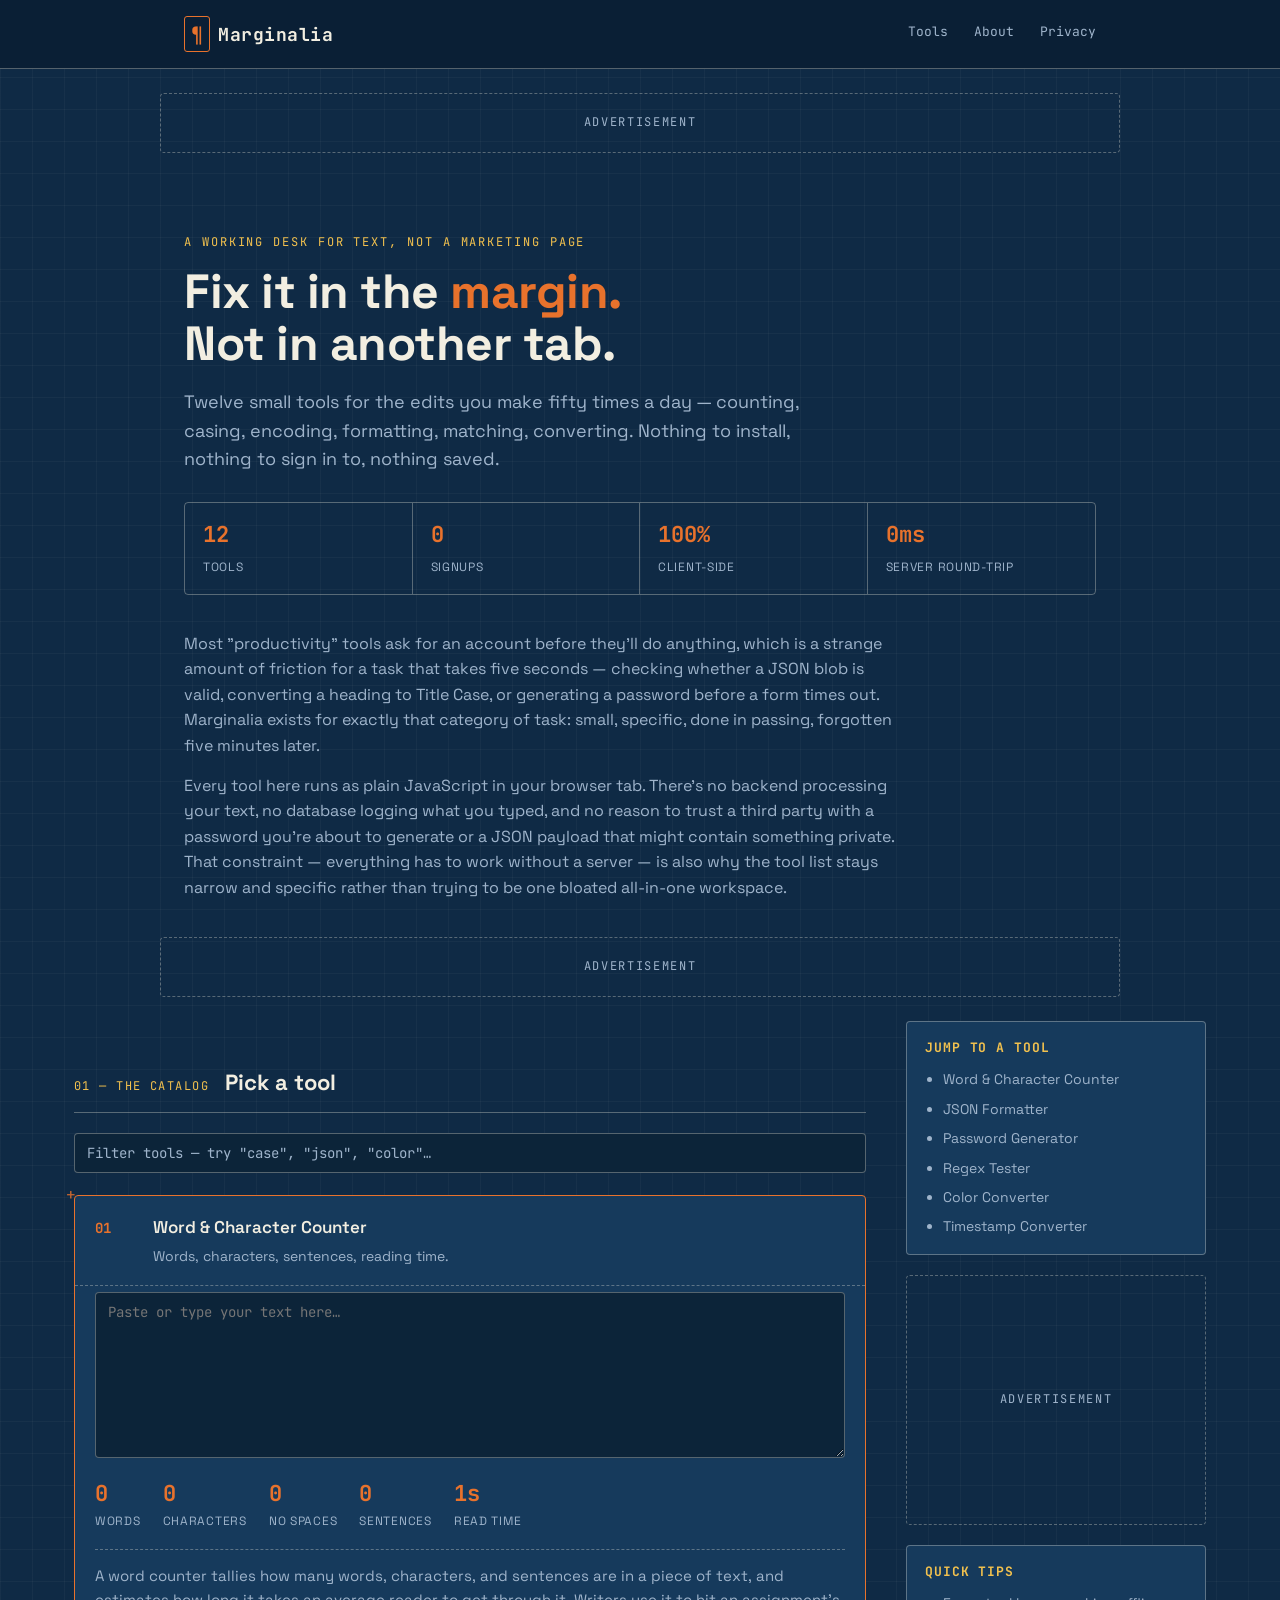
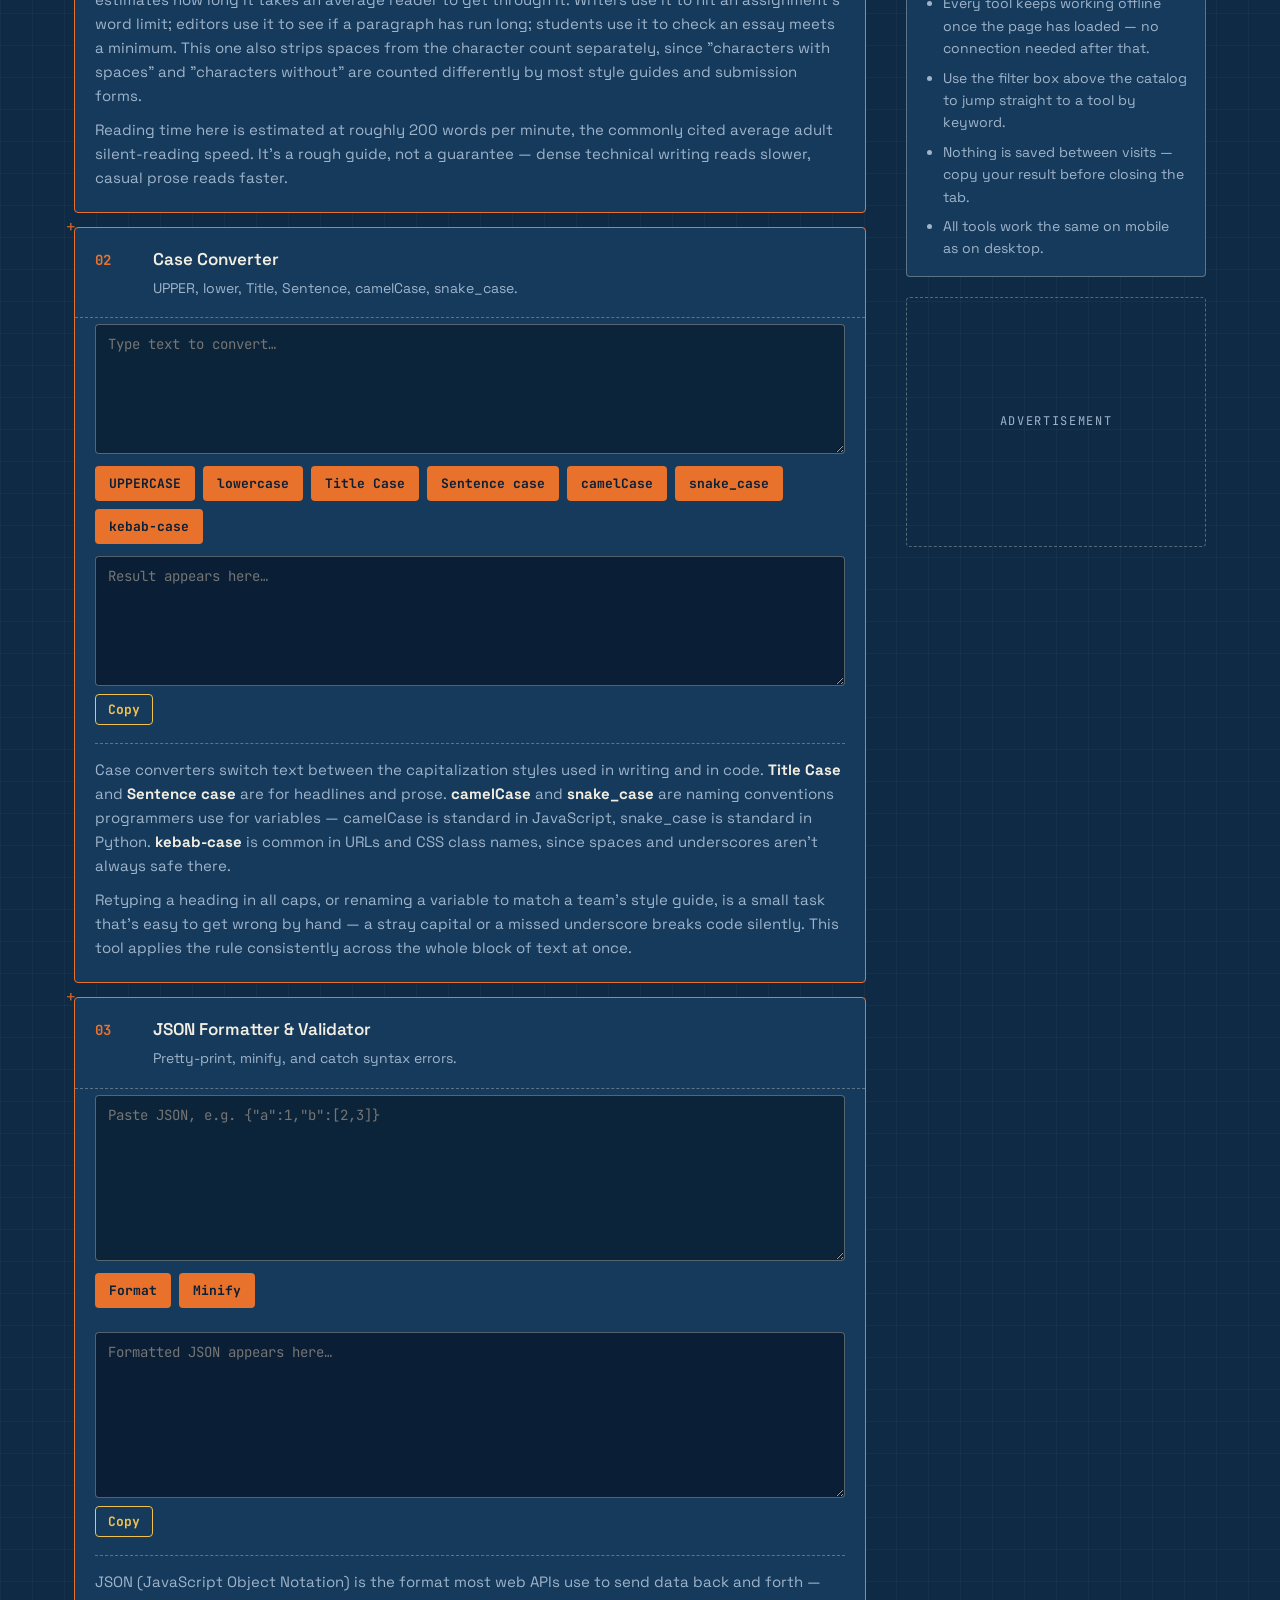
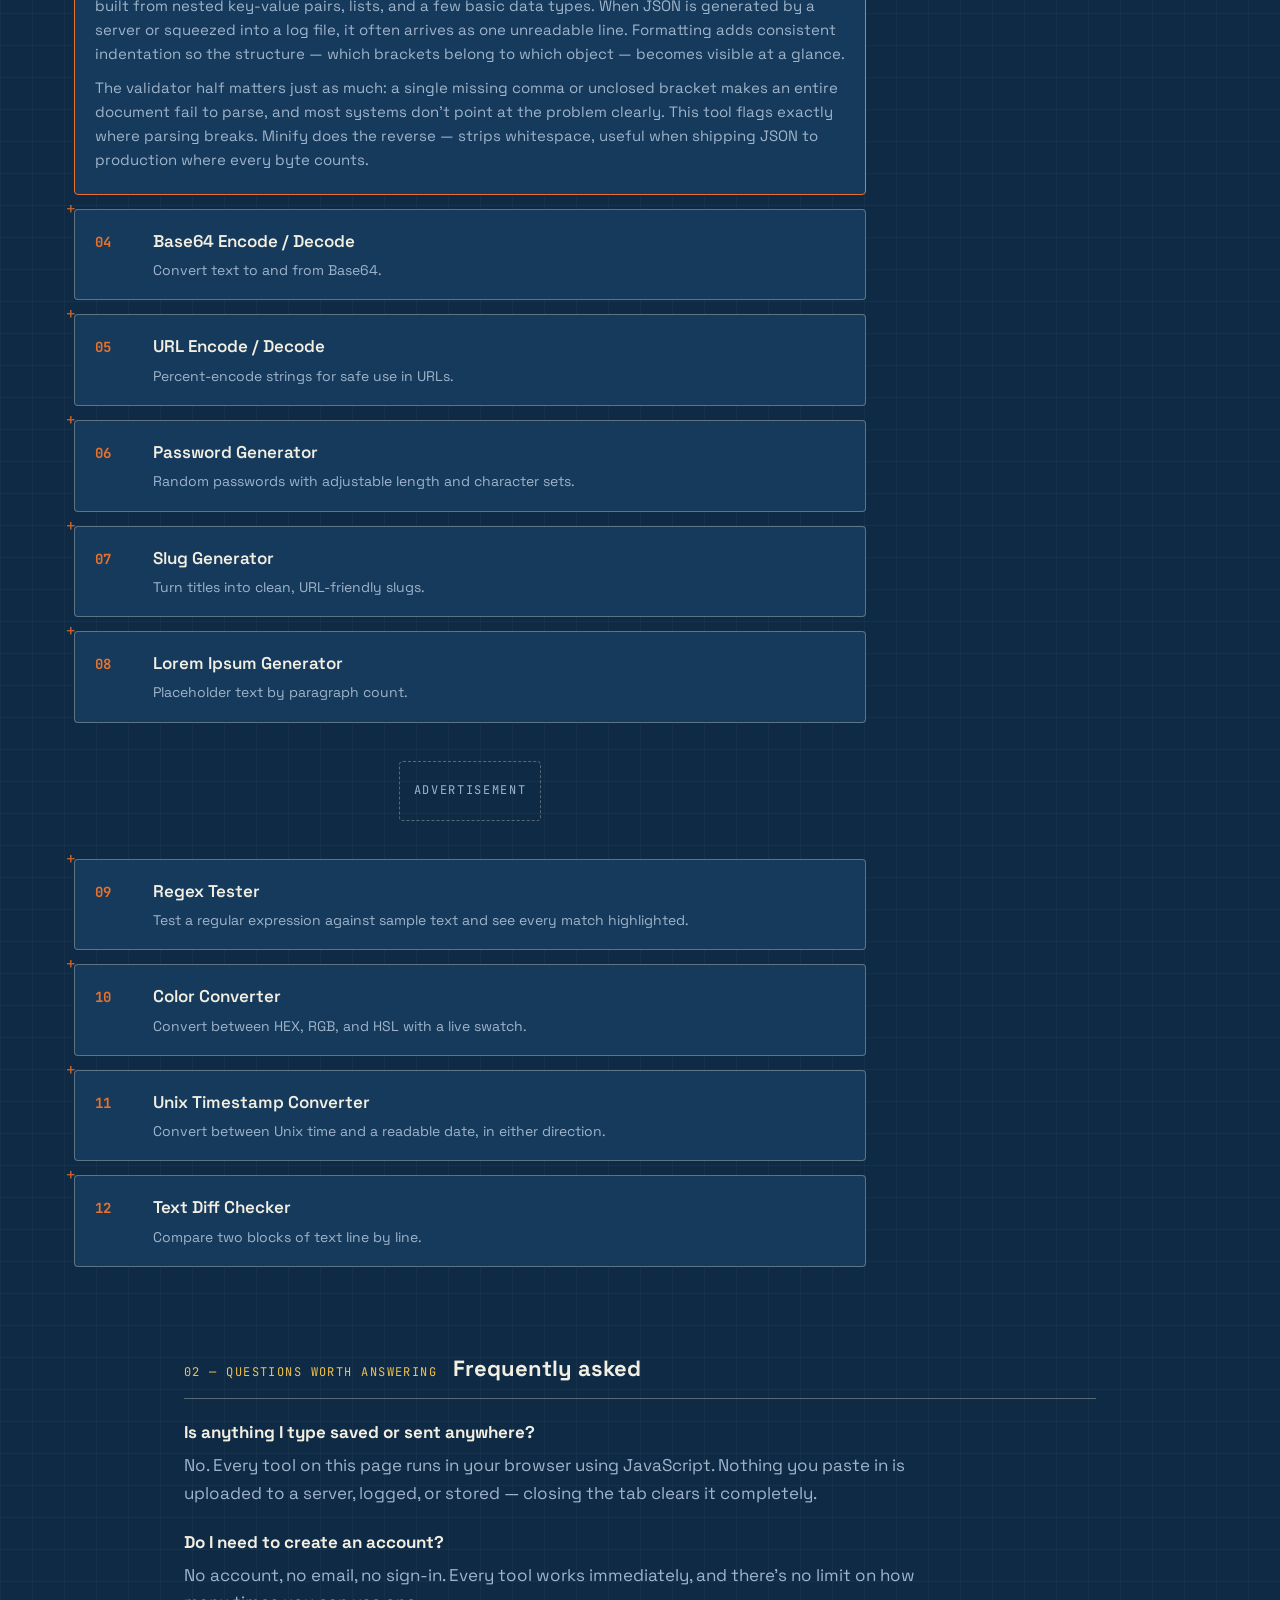
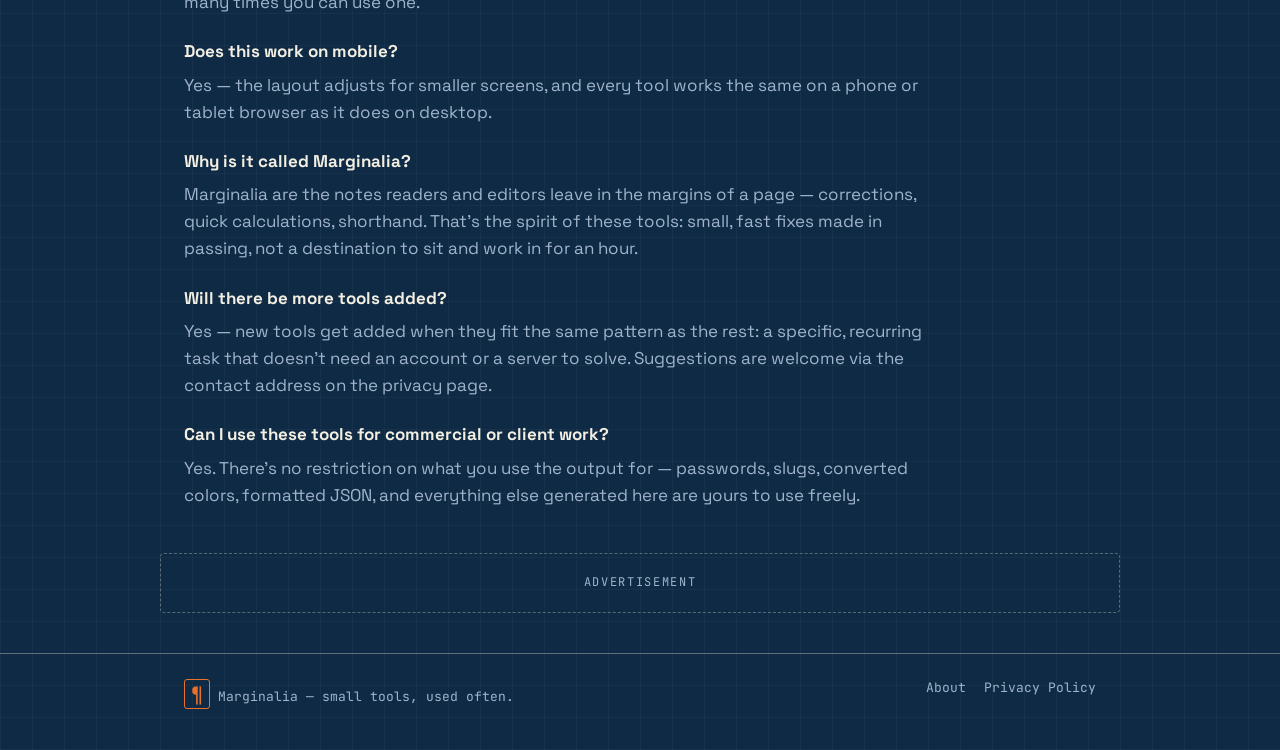
==== commit cac08153: "Add files via upload" ====
--- a/index.html
+++ b/index.html
@@ -46,8 +46,21 @@
   </div>
 </section>
 
+<!-- ============ INTRO CONTENT ============ -->
+<section class="wrap intro-copy">
+  <p>Most "productivity" tools ask for an account before they'll do anything, which is a strange amount of friction for a task that takes five seconds — checking whether a JSON blob is valid, converting a heading to Title Case, or generating a password before a form times out. Marginalia exists for exactly that category of task: small, specific, done in passing, forgotten five minutes later.</p>
+  <p>Every tool here runs as plain JavaScript in your browser tab. There's no backend processing your text, no database logging what you typed, and no reason to trust a third party with a password you're about to generate or a JSON payload that might contain something private. That constraint — everything has to work without a server — is also why the tool list stays narrow and specific rather than trying to be one bloated all-in-one workspace.</p>
+</section>
+
+<!-- ============ AD SLOT: after intro ============ -->
+<div class="wrap ad-slot ad-intro">
+  <div class="ad-label">Advertisement</div>
+  <!-- Paste your AdSense <ins> unit here. Recommended size: responsive horizontal. -->
+</div>
+
 <!-- ============ TOOL INDEX ============ -->
-<main class="wrap" id="tools">
+<main class="wrap-wide layout-grid" id="tools">
+<div class="tools-main">
   <div class="catalog-heading">
     <span class="catalog-label">01 — the catalog</span>
     <h2>Pick a tool</h2>
@@ -259,6 +272,12 @@
       </div>
     </details>
 
+    <!-- AD SLOT: mid-grid -->
+    <div class="ad-slot ad-mid-grid">
+      <div class="ad-label">Advertisement</div>
+      <!-- Paste your AdSense <ins> unit here. Recommended size: responsive in-feed. -->
+    </div>
+
     <!-- REGEX TESTER -->
     <details class="tool-card" id="regex" data-search="regex regular expression tester pattern match">
       <summary>
@@ -364,6 +383,41 @@
   </div>
 
   <p class="no-results" id="no-results">No tools match that search.</p>
+</div>
+
+<aside class="tools-sidebar">
+  <div class="sidebar-block">
+    <h3>Jump to a tool</h3>
+    <ul>
+      <li><a href="#counter">Word &amp; Character Counter</a></li>
+      <li><a href="#json">JSON Formatter</a></li>
+      <li><a href="#password">Password Generator</a></li>
+      <li><a href="#regex">Regex Tester</a></li>
+      <li><a href="#color">Color Converter</a></li>
+      <li><a href="#timestamp">Timestamp Converter</a></li>
+    </ul>
+  </div>
+
+  <div class="ad-slot ad-sidebar">
+    <div class="ad-label">Advertisement</div>
+    <!-- Paste your AdSense <ins> unit here. Recommended size: 300x250 or 300x600. -->
+  </div>
+
+  <div class="sidebar-block">
+    <h3>Quick tips</h3>
+    <ul>
+      <li>Every tool keeps working offline once the page has loaded — no connection needed after that.</li>
+      <li>Use the filter box above the catalog to jump straight to a tool by keyword.</li>
+      <li>Nothing is saved between visits — copy your result before closing the tab.</li>
+      <li>All tools work the same on mobile as on desktop.</li>
+    </ul>
+  </div>
+
+  <div class="ad-slot ad-sidebar">
+    <div class="ad-label">Advertisement</div>
+    <!-- Paste your AdSense <ins> unit here. Recommended size: 300x250 or 300x600. -->
+  </div>
+</aside>
 </main>
 
 <!-- ============ FAQ ============ -->
@@ -388,6 +442,14 @@
     <div class="faq-item">
       <h3>Why is it called Marginalia?</h3>
       <p>Marginalia are the notes readers and editors leave in the margins of a page — corrections, quick calculations, shorthand. That's the spirit of these tools: small, fast fixes made in passing, not a destination to sit and work in for an hour.</p>
+    </div>
+    <div class="faq-item">
+      <h3>Will there be more tools added?</h3>
+      <p>Yes — new tools get added when they fit the same pattern as the rest: a specific, recurring task that doesn't need an account or a server to solve. Suggestions are welcome via the contact address on the privacy page.</p>
+    </div>
+    <div class="faq-item">
+      <h3>Can I use these tools for commercial or client work?</h3>
+      <p>Yes. There's no restriction on what you use the output for — passwords, slugs, converted colors, formatted JSON, and everything else generated here are yours to use freely.</p>
     </div>
   </div>
 </section>
--- a/styles.css
+++ b/styles.css
@@ -1,82 +1,145 @@
 /* ============================================================
-   Marginalia — design tokens
-   Concept: a copyeditor's desk. Paper, ink, red pencil marks.
+   Marginalia v2 — design tokens
+   Concept: a draftsman's blueprint desk. Deep blueprint navy,
+   safety-orange pencil marks, registration crosshairs, grid paper.
    ============================================================ */
 :root{
-  --paper: #EDE8DC;
-  --paper-card: #FBF8F1;
-  --ink: #21261F;
-  --ink-soft: #55584E;
-  --pencil-red: #B8443A;
-  --highlight: #E3B23C;
-  --rule: #C9C2AC;
-  --rule-strong: #A79E82;
+  --bg: #0F2A45;
+  --bg-deep: #0A1F35;
+  --surface: #163A5C;
+  --surface-2: #0C2439;
+  --ink: #F2EEE1;
+  --ink-soft: #9FB4CB;
+  --accent: #E8722C;
+  --accent-2: #F2C14E;
+  --ok: #6FBF8B;
+  --rule: rgba(242,238,225,0.16);
+  --rule-strong: rgba(242,238,225,0.32);
   --mono: 'JetBrains Mono', ui-monospace, 'SF Mono', Consolas, monospace;
-  --serif: 'Source Serif 4', Georgia, serif;
-  --radius: 3px;
+  --sans: 'Space Grotesk', ui-sans-serif, system-ui, sans-serif;
+  --radius: 4px;
 }
 
 *{ box-sizing: border-box; }
-
 html{ scroll-behavior: smooth; }
 
 body{
   margin: 0;
-  background: var(--paper);
-  background-image:
-    repeating-linear-gradient(180deg, transparent, transparent 38px, rgba(85,88,78,0.05) 39px);
+  background:
+    repeating-linear-gradient(0deg, rgba(242,238,225,0.035) 0px, rgba(242,238,225,0.035) 1px, transparent 1px, transparent 32px),
+    repeating-linear-gradient(90deg, rgba(242,238,225,0.035) 0px, rgba(242,238,225,0.035) 1px, transparent 1px, transparent 32px),
+    var(--bg);
   color: var(--ink);
-  font-family: var(--serif);
+  font-family: var(--sans);
   font-size: 17px;
-  line-height: 1.55;
+  line-height: 1.6;
   -webkit-font-smoothing: antialiased;
 }
 
-.wrap{
-  max-width: 920px;
-  margin: 0 auto;
-  padding: 0 24px;
-}
-
+.wrap{ max-width: 960px; margin: 0 auto; padding: 0 24px; }
+.wrap-wide{ max-width: 1180px; margin: 0 auto; padding: 0 24px; }
 a{ color: var(--ink); }
+
+/* ---------- intro copy ---------- */
+.intro-copy{ padding: 8px 24px 12px; }
+.intro-copy p{ color: var(--ink-soft); max-width: 72ch; margin: 0 0 14px; font-size: 16px; }
+.intro-copy p:last-child{ margin-bottom: 0; }
+
+/* ---------- sidebar layout ---------- */
+.layout-grid{
+  display: grid;
+  grid-template-columns: 1fr 300px;
+  gap: 40px;
+  align-items: start;
+}
+.tools-sidebar{
+  position: sticky;
+  top: 76px;
+  display: flex;
+  flex-direction: column;
+  gap: 20px;
+}
+.sidebar-block{
+  border: 1px solid var(--rule-strong);
+  border-radius: var(--radius);
+  padding: 16px 18px;
+  background: var(--surface);
+}
+.sidebar-block h3{
+  margin: 0 0 10px;
+  font-size: 13px;
+  font-family: var(--mono);
+  text-transform: uppercase;
+  letter-spacing: 0.07em;
+  color: var(--accent-2);
+}
+.sidebar-block ul{ margin: 0; padding-left: 18px; color: var(--ink-soft); font-size: 14px; line-height: 1.6; }
+.sidebar-block ul li{ margin-bottom: 7px; }
+.sidebar-block ul li:last-child{ margin-bottom: 0; }
+.sidebar-block a{ color: var(--ink-soft); text-decoration: none; }
+.sidebar-block a:hover{ color: var(--accent-2); }
+.ad-slot.ad-sidebar{ min-height: 250px; margin: 0; }
+.ad-mid-grid{ margin: 4px 0; }
+
+@media (max-width: 900px){
+  .layout-grid{ grid-template-columns: 1fr; }
+  .tools-sidebar{ position: static; order: 2; }
+}
+
+/* ---------- registration crosshair (signature motif) ---------- */
+.crosshair{
+  position: relative;
+}
+.crosshair::before, .crosshair::after{
+  content: '';
+  position: absolute;
+  background: var(--accent);
+}
+.tool-card{ position: relative; }
+.tool-card::before{
+  content: '+';
+  position: absolute;
+  top: -9px;
+  left: -9px;
+  color: var(--accent);
+  font-family: var(--mono);
+  font-size: 16px;
+  line-height: 1;
+  opacity: 0.85;
+}
 
 /* ---------- header ---------- */
 .site-header{
-  border-bottom: 2px solid var(--ink);
-  background: var(--paper);
+  border-bottom: 1px solid var(--rule-strong);
+  background: var(--bg-deep);
+  position: sticky;
+  top: 0;
+  z-index: 10;
 }
 .header-inner{
   display: flex;
   align-items: center;
   justify-content: space-between;
-  padding-top: 18px;
-  padding-bottom: 18px;
-}
-.brand{
-  display: flex;
-  align-items: baseline;
-  gap: 8px;
-  text-decoration: none;
-  color: var(--ink);
-}
+  padding-top: 16px;
+  padding-bottom: 16px;
+}
+.brand{ display: flex; align-items: baseline; gap: 8px; text-decoration: none; color: var(--ink); }
 .brand-mark{
   font-family: var(--mono);
-  color: var(--pencil-red);
-  font-size: 22px;
-}
-.brand-name{
-  font-family: var(--mono);
-  font-weight: 700;
-  letter-spacing: 0.02em;
-  font-size: 19px;
-}
-.top-nav{ display: flex; gap: 28px; font-family: var(--mono); font-size: 14px; }
-.top-nav a{ text-decoration: none; border-bottom: 1px solid transparent; padding-bottom: 2px; }
-.top-nav a:hover{ border-bottom-color: var(--pencil-red); }
+  color: var(--accent);
+  font-size: 20px;
+  border: 1px solid var(--accent);
+  padding: 1px 6px;
+  border-radius: 3px;
+}
+.brand-name{ font-family: var(--mono); font-weight: 700; letter-spacing: 0.03em; font-size: 18px; }
+.top-nav{ display: flex; gap: 26px; font-family: var(--mono); font-size: 13px; }
+.top-nav a{ text-decoration: none; color: var(--ink-soft); border-bottom: 1px solid transparent; padding-bottom: 2px; }
+.top-nav a:hover{ color: var(--accent-2); border-bottom-color: var(--accent-2); }
 
 /* ---------- ad slots ---------- */
 .ad-slot{
-  margin: 28px auto;
+  margin: 24px auto;
   padding: 14px;
   border: 1px dashed var(--rule-strong);
   border-radius: var(--radius);
@@ -89,29 +152,55 @@
   align-items: center;
   justify-content: center;
 }
-.ad-label{ text-transform: uppercase; letter-spacing: 0.12em; }
+.ad-label{ text-transform: uppercase; letter-spacing: 0.14em; }
 
 /* ---------- hero ---------- */
-.hero{ padding: 56px 24px 40px; }
+.hero{ padding: 56px 24px 28px; }
 .eyebrow{
   font-family: var(--mono);
-  font-size: 13px;
+  font-size: 12px;
   text-transform: uppercase;
-  letter-spacing: 0.14em;
-  color: var(--pencil-red);
+  letter-spacing: 0.16em;
+  color: var(--accent-2);
   margin: 0 0 14px;
 }
 .hero h1{
-  font-size: 46px;
-  line-height: 1.12;
+  font-size: 48px;
+  line-height: 1.08;
   margin: 0 0 18px;
   font-weight: 700;
-  max-width: 14ch;
-}
-.hero-sub{
-  max-width: 54ch;
+  max-width: 15ch;
+  letter-spacing: -0.01em;
+}
+.hero h1 .accent{ color: var(--accent); }
+.hero-sub{ max-width: 56ch; color: var(--ink-soft); font-size: 18px; margin: 0 0 28px; }
+
+.stat-strip{
+  display: flex;
+  flex-wrap: wrap;
+  gap: 0;
+  border: 1px solid var(--rule-strong);
+  border-radius: var(--radius);
+  overflow: hidden;
+}
+.stat-strip .strip-item{
+  flex: 1 1 140px;
+  padding: 14px 18px;
+  border-right: 1px solid var(--rule-strong);
+}
+.stat-strip .strip-item:last-child{ border-right: none; }
+.stat-strip .strip-num{
+  display: block;
+  font-family: var(--mono);
+  font-size: 22px;
+  font-weight: 700;
+  color: var(--accent);
+}
+.stat-strip .strip-label{
+  font-size: 12px;
   color: var(--ink-soft);
-  font-size: 18px;
+  text-transform: uppercase;
+  letter-spacing: 0.06em;
 }
 
 /* ---------- catalog heading ---------- */
@@ -119,35 +208,49 @@
   display: flex;
   align-items: baseline;
   gap: 16px;
-  margin: 40px 0 20px;
-  border-bottom: 2px solid var(--ink);
+  margin: 44px 0 20px;
+  border-bottom: 1px solid var(--rule-strong);
   padding-bottom: 12px;
 }
 .catalog-label{
   font-family: var(--mono);
+  font-size: 12px;
+  color: var(--accent-2);
+  text-transform: uppercase;
+  letter-spacing: 0.12em;
+}
+.catalog-heading h2{ margin: 0; font-size: 22px; }
+
+/* ---------- search filter ---------- */
+.filter-row{ margin-bottom: 22px; }
+.filter-row input{
+  width: 100%;
+  font-family: var(--mono);
+  font-size: 14px;
+  background: var(--surface-2);
+  border: 1px solid var(--rule-strong);
+  border-radius: var(--radius);
+  padding: 12px 14px;
+  color: var(--ink);
+}
+.filter-row input::placeholder{ color: var(--ink-soft); }
+.filter-row input:focus{ outline: 2px solid var(--accent); outline-offset: 1px; }
+.no-results{
+  display: none;
+  font-family: var(--mono);
   font-size: 13px;
-  color: var(--pencil-red);
-  text-transform: uppercase;
-  letter-spacing: 0.1em;
-}
-.catalog-heading h2{ margin: 0; font-size: 22px; }
-
-/* ---------- tool cards (index card look) ---------- */
-.card-grid{
-  display: grid;
-  grid-template-columns: 1fr;
-  gap: 14px;
-  margin-bottom: 40px;
-}
+  color: var(--ink-soft);
+  padding: 20px 0;
+}
+
+/* ---------- tool cards ---------- */
+.card-grid{ display: grid; grid-template-columns: 1fr; gap: 14px; margin-bottom: 40px; }
 .tool-card{
-  background: var(--paper-card);
-  border: 1px solid var(--rule-strong);
-  border-radius: var(--radius);
-  box-shadow: 2px 2px 0 rgba(33,38,35,0.06);
-}
-.tool-card[open]{
-  border-color: var(--pencil-red);
-}
+  background: var(--surface);
+  border: 1px solid var(--rule-strong);
+  border-radius: var(--radius);
+}
+.tool-card[open]{ border-color: var(--accent); }
 .tool-card summary{
   cursor: pointer;
   list-style: none;
@@ -158,106 +261,73 @@
   gap: 4px 14px;
 }
 .tool-card summary::-webkit-details-marker{ display:none; }
-.tool-index{
-  font-family: var(--mono);
-  color: var(--pencil-red);
-  font-weight: 700;
+.tool-index{ font-family: var(--mono); color: var(--accent); font-weight: 700; font-size: 14px; }
+.tool-title{ font-weight: 600; font-size: 17px; grid-column: 2; }
+.tool-desc{ grid-column: 2; color: var(--ink-soft); font-size: 14px; }
+.tool-card[open] summary{ border-bottom: 1px dashed var(--rule-strong); }
+
+.tool-body{ padding: 6px 20px 22px; display: flex; flex-direction: column; gap: 12px; }
+
+/* ---------- form elements ---------- */
+textarea, input[type="text"], input[type="search"], input[type="number"], select{
+  width: 100%;
+  font-family: var(--mono);
   font-size: 14px;
-}
-.tool-title{
-  font-weight: 600;
-  font-size: 17px;
-  grid-column: 2;
-}
-.tool-desc{
-  grid-column: 2;
-  color: var(--ink-soft);
-  font-size: 14px;
-}
-.tool-card[open] summary{ border-bottom: 1px dashed var(--rule); }
-
-.tool-body{
-  padding: 6px 20px 22px;
-  display: flex;
-  flex-direction: column;
-  gap: 12px;
-}
-
-/* ---------- form elements ---------- */
-textarea, input[type="text"], input[type="search"]{
-  width: 100%;
-  font-family: var(--mono);
-  font-size: 14px;
-  background: #fff;
+  background: var(--surface-2);
   border: 1px solid var(--rule-strong);
   border-radius: var(--radius);
   padding: 10px 12px;
   color: var(--ink);
   resize: vertical;
 }
-textarea:focus, input:focus{
-  outline: 2px solid var(--pencil-red);
-  outline-offset: 1px;
-}
-textarea[readonly]{ background: #F4F1E7; }
-
-.btn-row, .checkbox-row{
-  display: flex;
-  flex-wrap: wrap;
-  gap: 8px;
-}
+textarea:focus, input:focus, select:focus{ outline: 2px solid var(--accent); outline-offset: 1px; }
+textarea[readonly]{ background: var(--bg-deep); color: var(--ink-soft); }
+
+.btn-row, .checkbox-row{ display: flex; flex-wrap: wrap; gap: 8px; }
 button{
   font-family: var(--mono);
   font-size: 13px;
-  background: var(--ink);
-  color: var(--paper-card);
+  background: var(--accent);
+  color: var(--bg-deep);
+  font-weight: 700;
   border: none;
   border-radius: var(--radius);
   padding: 9px 14px;
   cursor: pointer;
-  transition: background 0.15s ease;
-}
-button:hover{ background: var(--pencil-red); }
-button:focus-visible{ outline: 2px solid var(--pencil-red); outline-offset: 2px; }
-
-.output-block{
-  position: relative;
-  display: flex;
-  flex-direction: column;
-  gap: 8px;
-}
+  transition: background 0.15s ease, transform 0.1s ease;
+}
+button:hover{ background: var(--accent-2); }
+button:active{ transform: translateY(1px); }
+button:focus-visible{ outline: 2px solid var(--accent-2); outline-offset: 2px; }
+
+.output-block{ position: relative; display: flex; flex-direction: column; gap: 8px; }
 .copy-btn{
   align-self: flex-start;
   background: transparent;
-  color: var(--pencil-red);
-  border: 1px solid var(--pencil-red);
+  color: var(--accent-2);
+  border: 1px solid var(--accent-2);
   padding: 6px 12px;
 }
-.copy-btn:hover{ background: var(--pencil-red); color: #fff; }
+.copy-btn:hover{ background: var(--accent-2); color: var(--bg-deep); }
 
 .field-row{ display: flex; flex-direction: column; gap: 6px; font-family: var(--mono); font-size: 13px; }
-.field-row input[type="range"]{ width: 100%; }
+.field-row input[type="range"]{ width: 100%; accent-color: var(--accent); }
 .checkbox-row label{ font-family: var(--mono); font-size: 13px; display: flex; align-items: center; gap: 6px; }
-
-.stat-row{
-  display: flex;
-  flex-wrap: wrap;
-  gap: 22px;
-  padding-top: 6px;
-}
+input[type="checkbox"]{ accent-color: var(--accent); }
+
+.stat-row{ display: flex; flex-wrap: wrap; gap: 22px; padding-top: 6px; }
 .stat{ display: flex; flex-direction: column; }
-.stat span{ font-family: var(--mono); font-size: 22px; font-weight: 700; color: var(--pencil-red); }
+.stat span{ font-family: var(--mono); font-size: 22px; font-weight: 700; color: var(--accent); }
 .stat label{ font-size: 12px; color: var(--ink-soft); text-transform: uppercase; letter-spacing: 0.06em; }
 
 .status{ font-family: var(--mono); font-size: 13px; }
-.status.error{ color: var(--pencil-red); }
-.status.ok{ color: #3E6B4A; }
+.status.error{ color: #E8574C; }
+.status.ok{ color: var(--ok); }
 
 .tool-info{
   margin-top: 6px;
   padding-top: 14px;
-  border-top: 1px dashed var(--rule);
-  font-family: var(--serif);
+  border-top: 1px dashed var(--rule-strong);
   font-size: 15px;
   color: var(--ink-soft);
 }
@@ -265,8 +335,8 @@
 .tool-info p:last-child{ margin-bottom: 0; }
 .tool-info code{
   font-family: var(--mono);
-  font-size: 0.9em;
-  background: #F4F1E7;
+  font-size: 0.88em;
+  background: var(--surface-2);
   padding: 1px 5px;
   border-radius: 3px;
   color: var(--ink);
@@ -277,36 +347,58 @@
 .diff-output{
   font-family: var(--mono);
   font-size: 13px;
-  background: #fff;
+  background: var(--surface-2);
   border: 1px solid var(--rule-strong);
   border-radius: var(--radius);
   padding: 12px;
   white-space: pre-wrap;
   min-height: 40px;
 }
-.diff-add{ background: #DCEFE1; text-decoration: none; }
-.diff-del{ background: #F6D9D6; text-decoration: line-through; color: var(--ink-soft); }
+.diff-add{ background: rgba(111,191,139,0.18); color: var(--ok); }
+.diff-del{ background: rgba(232,87,76,0.15); text-decoration: line-through; color: #E8938C; }
+
+/* ---------- regex tester ---------- */
+.regex-input-row{ display: flex; gap: 8px; }
+.regex-input-row input[id="regex-pattern"]{ flex: 1; }
+.regex-input-row input[id="regex-flags"]{ width: 90px; }
+.regex-highlight{
+  font-family: var(--mono);
+  font-size: 14px;
+  background: var(--surface-2);
+  border: 1px solid var(--rule-strong);
+  border-radius: var(--radius);
+  padding: 12px;
+  white-space: pre-wrap;
+  min-height: 60px;
+}
+.regex-highlight mark{
+  background: var(--accent);
+  color: var(--bg-deep);
+  border-radius: 2px;
+  padding: 0 1px;
+}
+
+/* ---------- color converter ---------- */
+.color-row{ display: flex; gap: 14px; align-items: stretch; flex-wrap: wrap; }
+.color-swatch{
+  width: 96px;
+  height: 96px;
+  border-radius: var(--radius);
+  border: 1px solid var(--rule-strong);
+  flex-shrink: 0;
+}
+.color-fields{ display: flex; flex-direction: column; gap: 8px; flex: 1; min-width: 200px; }
+.color-fields .output-block{ flex-direction: row; align-items: center; }
+.color-fields label{ font-family: var(--mono); font-size: 12px; color: var(--ink-soft); width: 42px; flex-shrink: 0; }
 
 /* ---------- FAQ ---------- */
-.faq-list{
-  display: flex;
-  flex-direction: column;
-  gap: 22px;
-  margin-bottom: 44px;
-}
-.faq-item h3{
-  font-size: 17px;
-  margin: 0 0 6px;
-}
-.faq-item p{
-  margin: 0;
-  color: var(--ink-soft);
-  max-width: 68ch;
-}
+.faq-list{ display: flex; flex-direction: column; gap: 22px; margin-bottom: 44px; }
+.faq-item h3{ font-size: 17px; margin: 0 0 6px; }
+.faq-item p{ margin: 0; color: var(--ink-soft); max-width: 68ch; }
 
 /* ---------- footer ---------- */
 .site-footer{
-  border-top: 2px solid var(--ink);
+  border-top: 1px solid var(--rule-strong);
   margin-top: 40px;
   padding: 24px 0 40px;
   font-family: var(--mono);
@@ -316,13 +408,13 @@
 .footer-inner{ display: flex; justify-content: space-between; flex-wrap: wrap; gap: 10px; }
 .footer-nav{ display: flex; gap: 18px; }
 .footer-nav a{ text-decoration: none; color: var(--ink-soft); }
-.footer-nav a:hover{ color: var(--pencil-red); }
-
-/* ---------- simple content pages (about/privacy) ---------- */
+.footer-nav a:hover{ color: var(--accent-2); }
+
+/* ---------- simple content pages ---------- */
 .content-page{ padding: 50px 24px 60px; }
-.content-page h1{ font-size: 34px; margin-bottom: 6px; }
+.content-page h1{ font-size: 32px; margin-bottom: 6px; }
 .content-page .eyebrow{ margin-bottom: 8px; }
-.content-page h2{ font-size: 20px; margin-top: 34px; }
+.content-page h2{ font-size: 19px; margin-top: 32px; color: var(--accent-2); }
 .content-page p{ color: var(--ink-soft); max-width: 68ch; }
 
 /* ---------- responsive ---------- */
@@ -330,9 +422,10 @@
   .hero h1{ font-size: 32px; }
   .diff-grid{ grid-template-columns: 1fr; }
   .tool-card summary{ grid-template-columns: 32px 1fr; }
-}
-
-/* ---------- reduced motion ---------- */
+  .regex-input-row{ flex-direction: column; }
+  .regex-input-row input[id="regex-flags"]{ width: 100%; }
+}
+
 @media (prefers-reduced-motion: reduce){
   html{ scroll-behavior: auto; }
   *{ transition: none !important; }
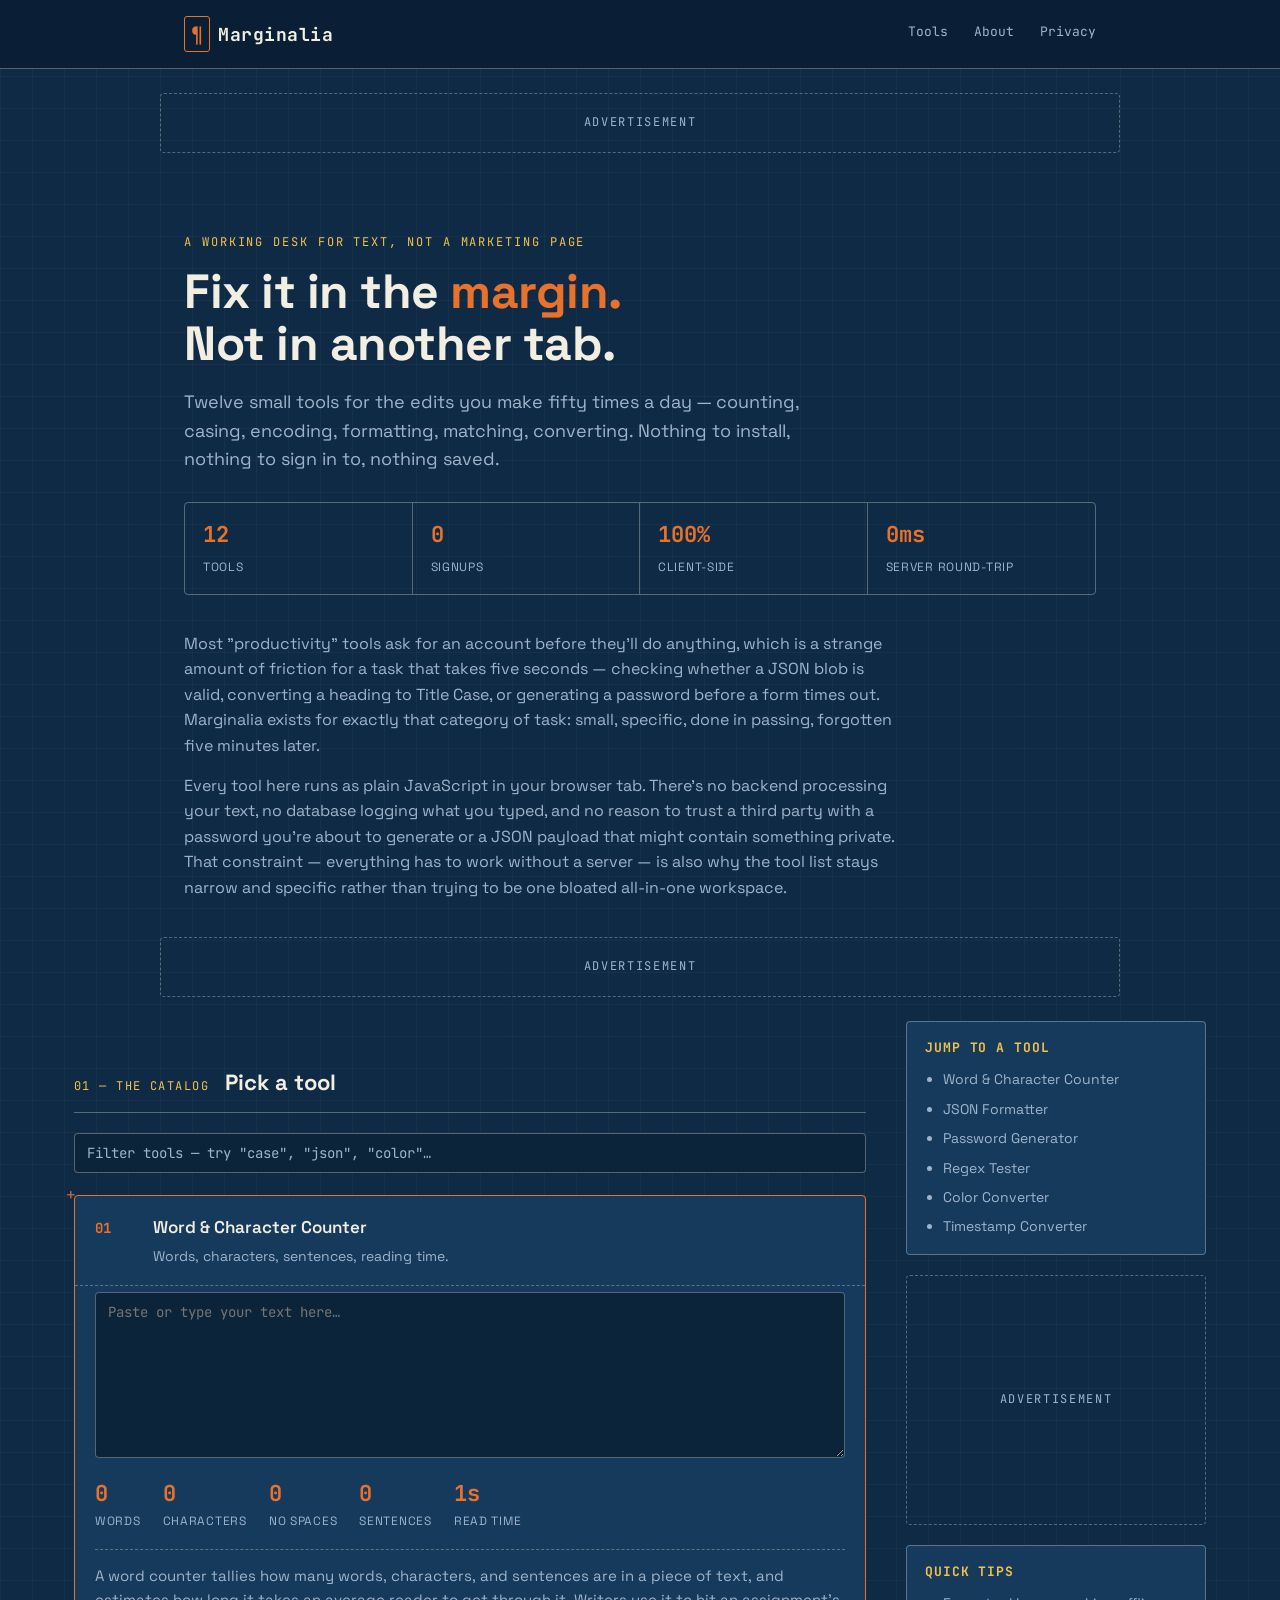
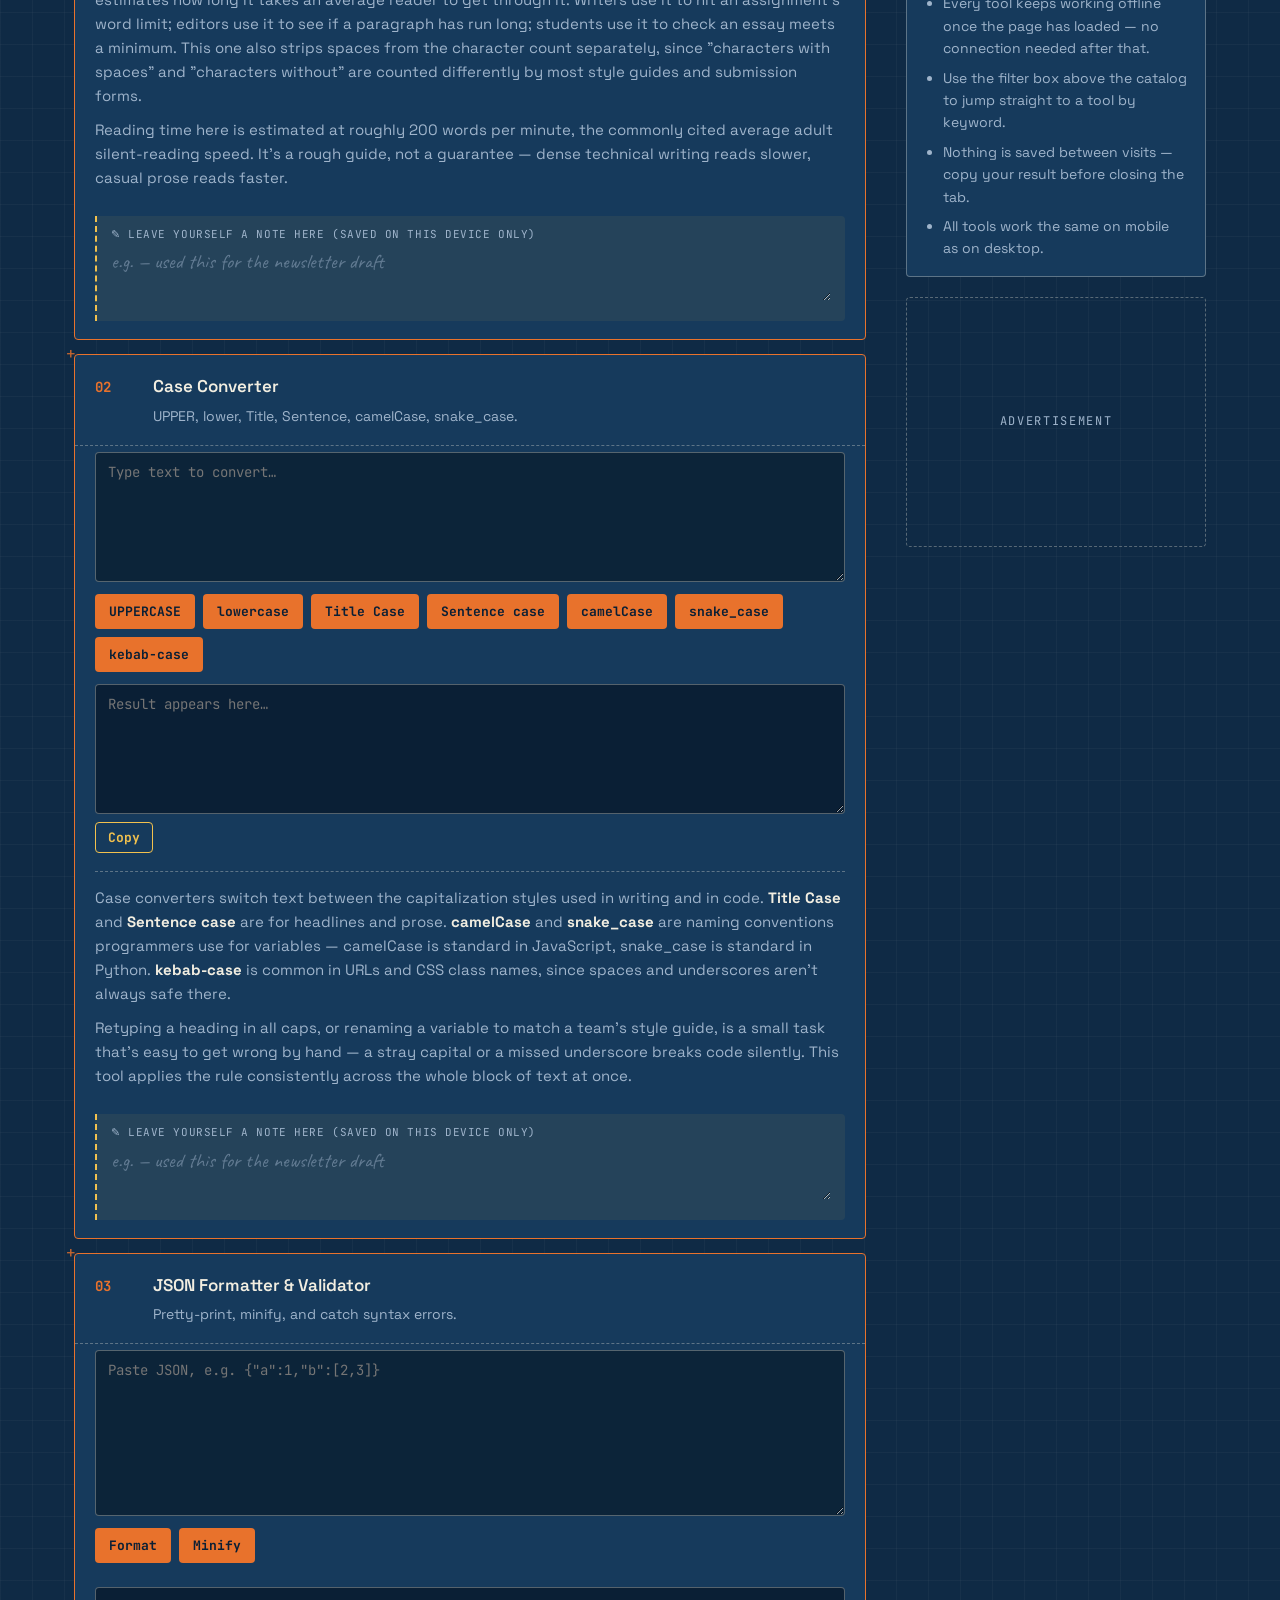
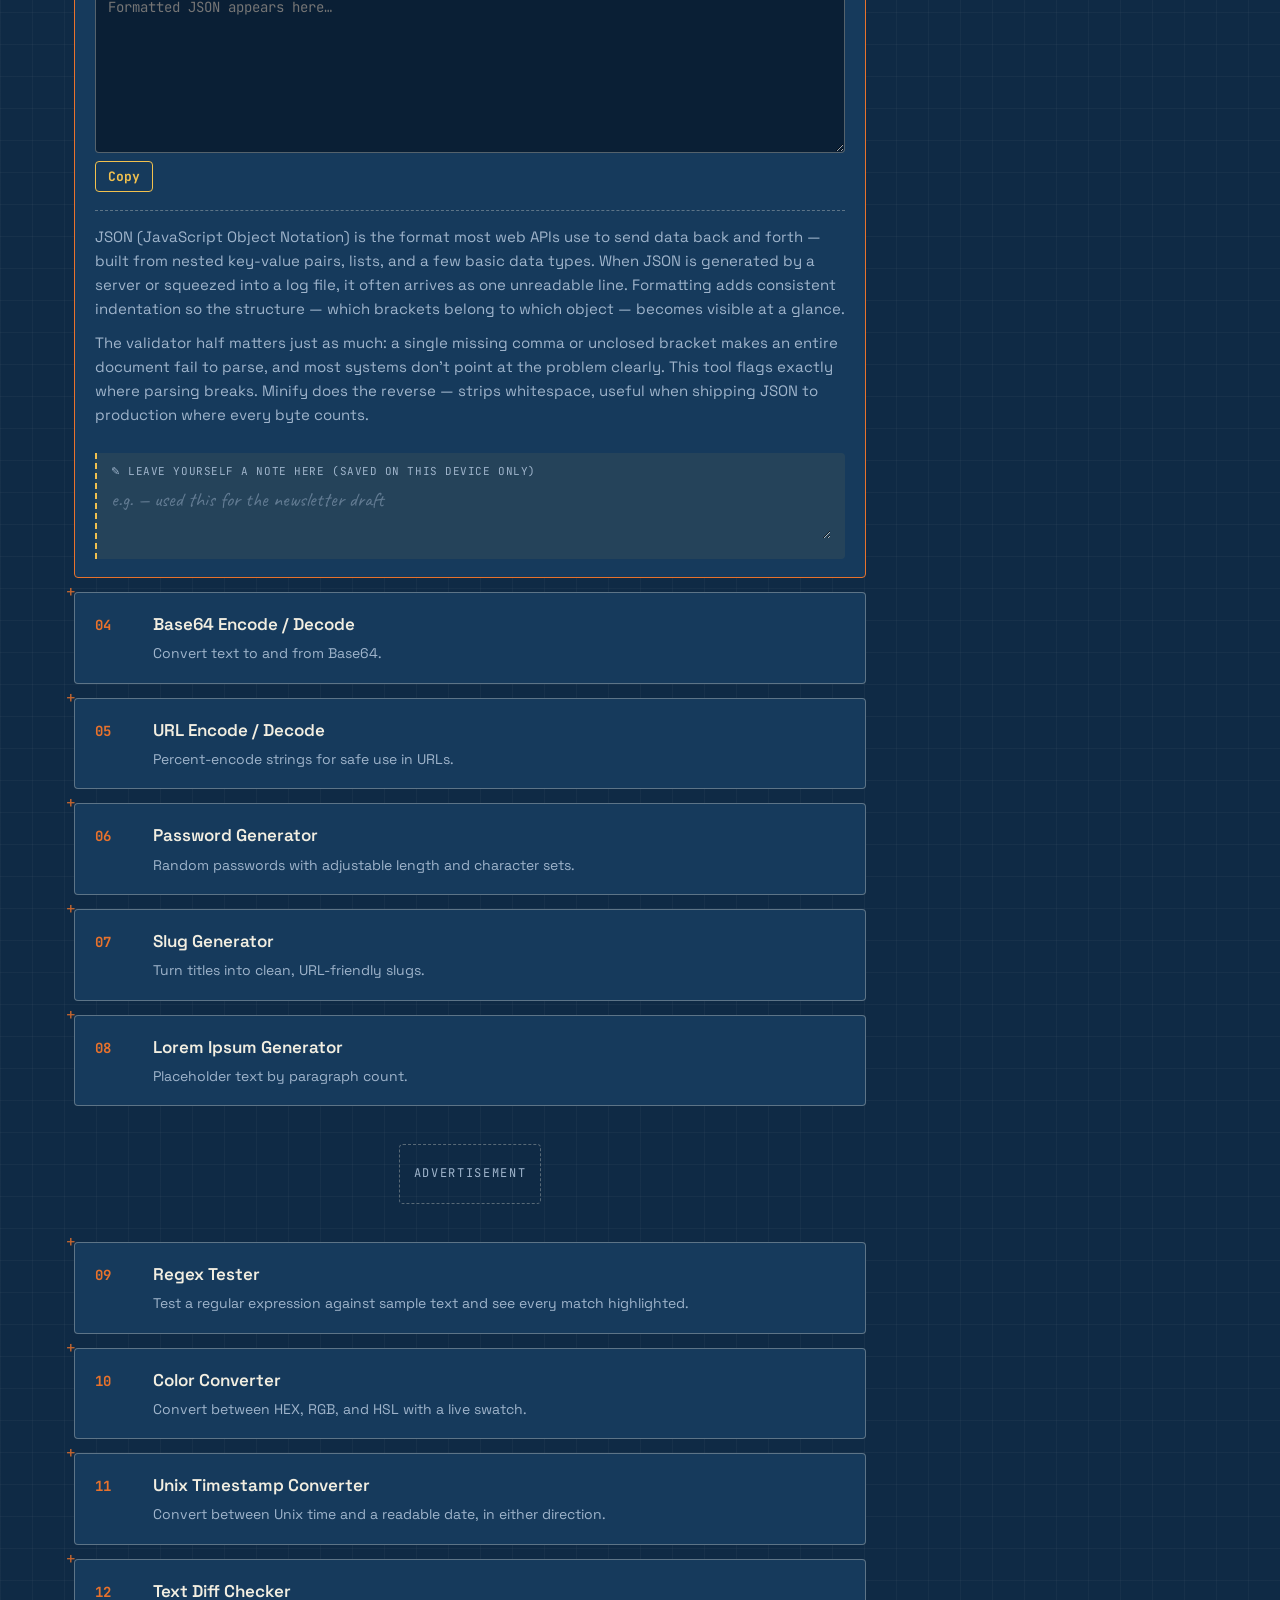
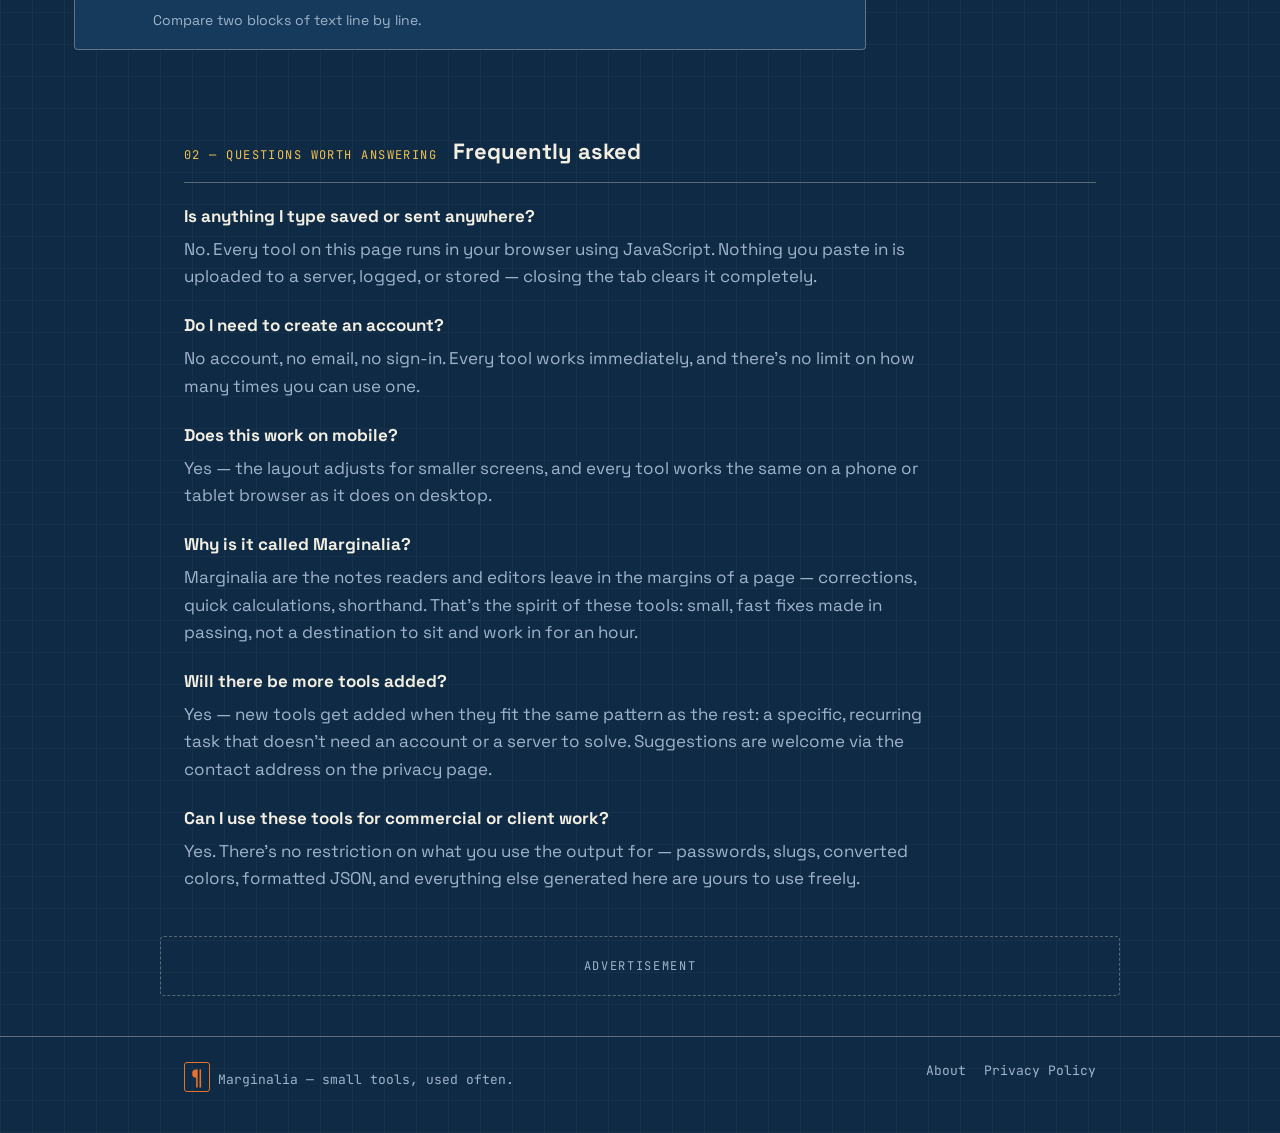
==== commit f984c0f6: "Update index.html" ====
--- a/index.html
+++ b/index.html
@@ -6,7 +6,7 @@
 <title>Marginalia — Text &amp; Dev Tools</title>
 <meta name="description" content="Free, no-signup text and developer tools: word counter, case converter, JSON formatter, Base64, URL encoding, password generator, slug generator, Lorem Ipsum, regex tester, color converter, timestamp converter, and text diff.">
 <link rel="preconnect" href="https://fonts.googleapis.com">
-<link href="https://fonts.googleapis.com/css2?family=JetBrains+Mono:wght@400;500;700&family=Space+Grotesk:wght@400;500;600;700&display=swap" rel="stylesheet">
+<link href="https://fonts.googleapis.com/css2?family=JetBrains+Mono:wght@400;500;700&family=Space+Grotesk:wght@400;500;600;700&family=Caveat:wght@500;700&display=swap" rel="stylesheet">
 <link rel="stylesheet" href="styles.css">
 <script async src="https://pagead2.googlesyndication.com/pagead/js/adsbygoogle.js?client=ca-pub-4453090806699037" crossorigin="anonymous"></script>
 </head>
@@ -93,6 +93,10 @@
           <p>Reading time here is estimated at roughly 200 words per minute, the commonly cited average adult silent-reading speed. It's a rough guide, not a guarantee — dense technical writing reads slower, casual prose reads faster.</p>
         </div>
       </div>
+        <div class="margin-note">
+          <label for="note-counter">&#9998; leave yourself a note here (saved on this device only)</label>
+          <textarea class="note-input" id="note-counter" data-note-id="counter" rows="2" placeholder="e.g. — used this for the newsletter draft"></textarea>
+        </div>
     </details>
 
     <!-- CASE CONVERTER -->
@@ -122,6 +126,10 @@
           <p>Retyping a heading in all caps, or renaming a variable to match a team's style guide, is a small task that's easy to get wrong by hand — a stray capital or a missed underscore breaks code silently. This tool applies the rule consistently across the whole block of text at once.</p>
         </div>
       </div>
+        <div class="margin-note">
+          <label for="note-case">&#9998; leave yourself a note here (saved on this device only)</label>
+          <textarea class="note-input" id="note-case" data-note-id="case" rows="2" placeholder="e.g. — used this for the newsletter draft"></textarea>
+        </div>
     </details>
 
     <!-- JSON FORMATTER -->
@@ -147,6 +155,10 @@
           <p>The validator half matters just as much: a single missing comma or unclosed bracket makes an entire document fail to parse, and most systems don't point at the problem clearly. This tool flags exactly where parsing breaks. Minify does the reverse — strips whitespace, useful when shipping JSON to production where every byte counts.</p>
         </div>
       </div>
+        <div class="margin-note">
+          <label for="note-json">&#9998; leave yourself a note here (saved on this device only)</label>
+          <textarea class="note-input" id="note-json" data-note-id="json" rows="2" placeholder="e.g. — used this for the newsletter draft"></textarea>
+        </div>
     </details>
 
     <!-- BASE64 -->
@@ -172,6 +184,10 @@
           <p>Common real-world uses: embedding a small image directly inside a CSS or HTML file, encoding API keys inside configuration strings, or reading a JSON Web Token (JWT), which stores its payload as Base64 between two dots.</p>
         </div>
       </div>
+        <div class="margin-note">
+          <label for="note-base64">&#9998; leave yourself a note here (saved on this device only)</label>
+          <textarea class="note-input" id="note-base64" data-note-id="base64" rows="2" placeholder="e.g. — used this for the newsletter draft"></textarea>
+        </div>
     </details>
 
     <!-- URL ENCODE -->
@@ -196,6 +212,10 @@
           <p>This matters most when text is going into a URL parameter — a search query, a redirect link, a tracking tag — since an unencoded special character can cut a URL short. Decoding does the reverse, useful for reading what a long tracking link actually says.</p>
         </div>
       </div>
+        <div class="margin-note">
+          <label for="note-urlenc">&#9998; leave yourself a note here (saved on this device only)</label>
+          <textarea class="note-input" id="note-urlenc" data-note-id="urlenc" rows="2" placeholder="e.g. — used this for the newsletter draft"></textarea>
+        </div>
     </details>
 
     <!-- PASSWORD GENERATOR -->
@@ -226,6 +246,10 @@
           <p>Use a different password for every account and store them in a password manager rather than reusing or memorizing them — reused passwords are one of the most common ways accounts get compromised after an unrelated breach.</p>
         </div>
       </div>
+        <div class="margin-note">
+          <label for="note-password">&#9998; leave yourself a note here (saved on this device only)</label>
+          <textarea class="note-input" id="note-password" data-note-id="password" rows="2" placeholder="e.g. — used this for the newsletter draft"></textarea>
+        </div>
     </details>
 
     <!-- SLUG GENERATOR -->
@@ -246,6 +270,10 @@
           <p>Most CMS platforms generate a slug automatically, but not always well — long titles get truncated awkwardly, special characters get left in. This tool applies the standard rules directly.</p>
         </div>
       </div>
+        <div class="margin-note">
+          <label for="note-slug">&#9998; leave yourself a note here (saved on this device only)</label>
+          <textarea class="note-input" id="note-slug" data-note-id="slug" rows="2" placeholder="e.g. — used this for the newsletter draft"></textarea>
+        </div>
     </details>
 
     <!-- LOREM IPSUM -->
@@ -270,6 +298,10 @@
           <p>It's been the industry-standard filler text since long before digital design — it carried over from print typesetting into web and app mockups.</p>
         </div>
       </div>
+        <div class="margin-note">
+          <label for="note-lorem">&#9998; leave yourself a note here (saved on this device only)</label>
+          <textarea class="note-input" id="note-lorem" data-note-id="lorem" rows="2" placeholder="e.g. — used this for the newsletter draft"></textarea>
+        </div>
     </details>
 
     <!-- AD SLOT: mid-grid -->
@@ -299,6 +331,10 @@
           <p>This uses standard JavaScript regex syntax. The <code>g</code> flag (global) finds every match instead of stopping at the first one; <code>i</code> makes it case-insensitive; <code>m</code> changes how <code>^</code> and <code>$</code> behave across multiple lines. Matches are highlighted directly in the text below so you can see exactly what the pattern is catching — and, just as importantly, what it's missing.</p>
         </div>
       </div>
+        <div class="margin-note">
+          <label for="note-regex">&#9998; leave yourself a note here (saved on this device only)</label>
+          <textarea class="note-input" id="note-regex" data-note-id="regex" rows="2" placeholder="e.g. — used this for the newsletter draft"></textarea>
+        </div>
     </details>
 
     <!-- COLOR CONVERTER -->
@@ -324,6 +360,10 @@
           <p>Paste any of the three formats in and the other two update automatically, along with a live swatch so you can confirm it's actually the shade you meant.</p>
         </div>
       </div>
+        <div class="margin-note">
+          <label for="note-color">&#9998; leave yourself a note here (saved on this device only)</label>
+          <textarea class="note-input" id="note-color" data-note-id="color" rows="2" placeholder="e.g. — used this for the newsletter draft"></textarea>
+        </div>
     </details>
 
     <!-- TIMESTAMP CONVERTER -->
@@ -357,6 +397,10 @@
           <p>The tradeoff is that a raw Unix timestamp like <code>1752192000</code> means nothing to a person at a glance. This tool converts it to a readable date in both your local time zone and UTC, and works in reverse — pick a date and get back the timestamp a system expects.</p>
         </div>
       </div>
+        <div class="margin-note">
+          <label for="note-timestamp">&#9998; leave yourself a note here (saved on this device only)</label>
+          <textarea class="note-input" id="note-timestamp" data-note-id="timestamp" rows="2" placeholder="e.g. — used this for the newsletter draft"></textarea>
+        </div>
     </details>
 
     <!-- TEXT DIFF -->
@@ -378,6 +422,10 @@
           <p>This is a line-based diff — it compares whole lines rather than individual words, the clearest view when comparing paragraphs, code, or structured text where line breaks carry meaning.</p>
         </div>
       </div>
+        <div class="margin-note">
+          <label for="note-diff">&#9998; leave yourself a note here (saved on this device only)</label>
+          <textarea class="note-input" id="note-diff" data-note-id="diff" rows="2" placeholder="e.g. — used this for the newsletter draft"></textarea>
+        </div>
     </details>
 
   </div>
@@ -386,6 +434,11 @@
 </div>
 
 <aside class="tools-sidebar">
+  <div class="sidebar-block" id="recent-block" style="display:none;">
+    <h3>Recently used</h3>
+    <ul id="recent-list"></ul>
+  </div>
+
   <div class="sidebar-block">
     <h3>Jump to a tool</h3>
     <ul>
--- a/styles.css
+++ b/styles.css
@@ -343,6 +343,49 @@
 }
 .tool-info strong{ color: var(--ink); }
 
+/* ---------- margin notes (signature feature) ---------- */
+.margin-note{
+  margin: 4px 20px 18px;
+  padding: 10px 14px 12px;
+  background: rgba(242,193,78,0.07);
+  border-left: 2px dashed var(--accent-2);
+  border-radius: 0 var(--radius) var(--radius) 0;
+}
+.margin-note label{
+  display: block;
+  font-family: var(--mono);
+  font-size: 11px;
+  text-transform: uppercase;
+  letter-spacing: 0.05em;
+  color: var(--ink-soft);
+  margin-bottom: 6px;
+}
+.margin-note textarea{
+  width: 100%;
+  background: transparent;
+  border: none;
+  color: var(--accent-2);
+  font-family: 'Caveat', cursive;
+  font-size: 20px;
+  line-height: 1.3;
+  padding: 0;
+  resize: vertical;
+}
+.margin-note textarea:focus{ outline: none; }
+.margin-note textarea::placeholder{ color: rgba(159,180,203,0.5); font-family: 'Caveat', cursive; }
+
+/* ---------- recently used badge ---------- */
+.tool-index.was-used::after{
+  content: '●';
+  color: var(--accent-2);
+  font-size: 8px;
+  margin-left: 4px;
+  vertical-align: middle;
+}
+#recent-list a{ display: block; }
+#recent-list li{ display: flex; justify-content: space-between; gap: 8px; }
+#recent-list .recent-time{ font-family: var(--mono); font-size: 11px; color: var(--ink-soft); opacity: 0.7; white-space: nowrap; }
+
 .diff-grid{ display: grid; grid-template-columns: 1fr 1fr; gap: 12px; }
 .diff-output{
   font-family: var(--mono);
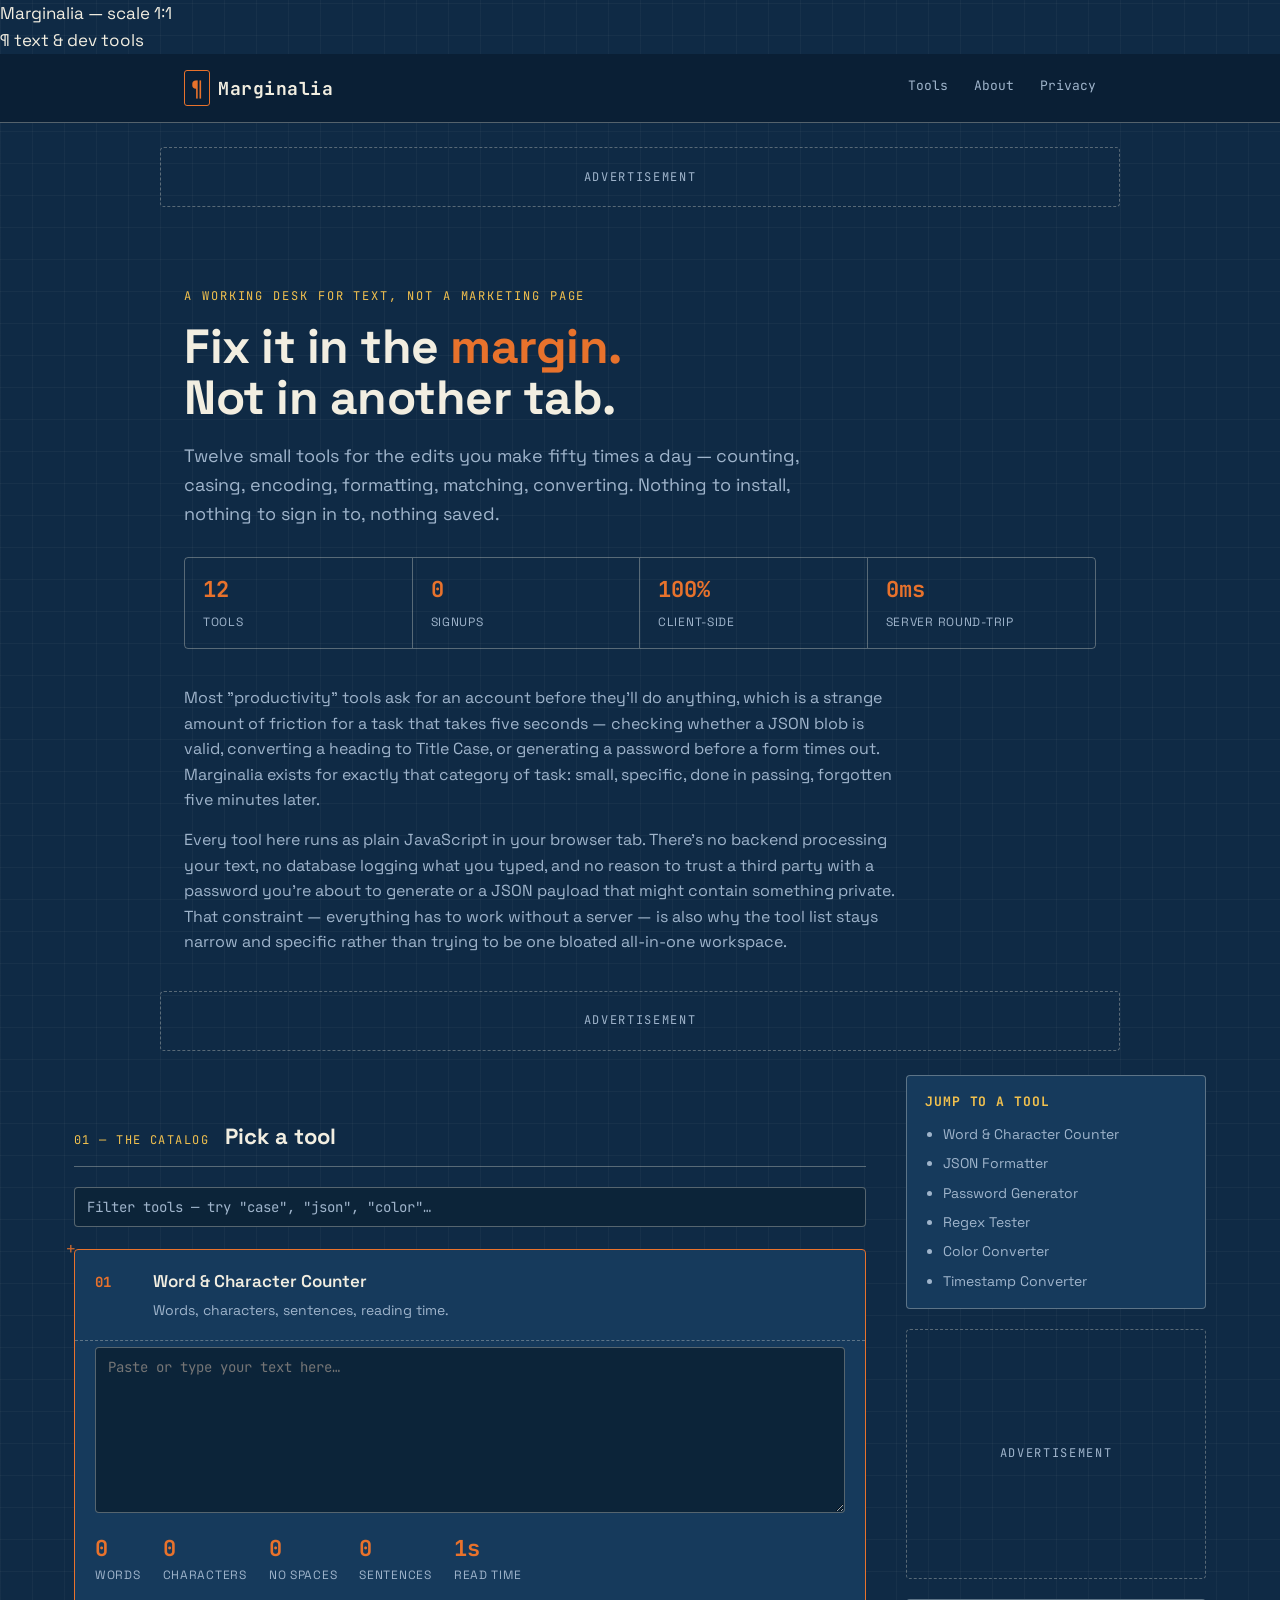
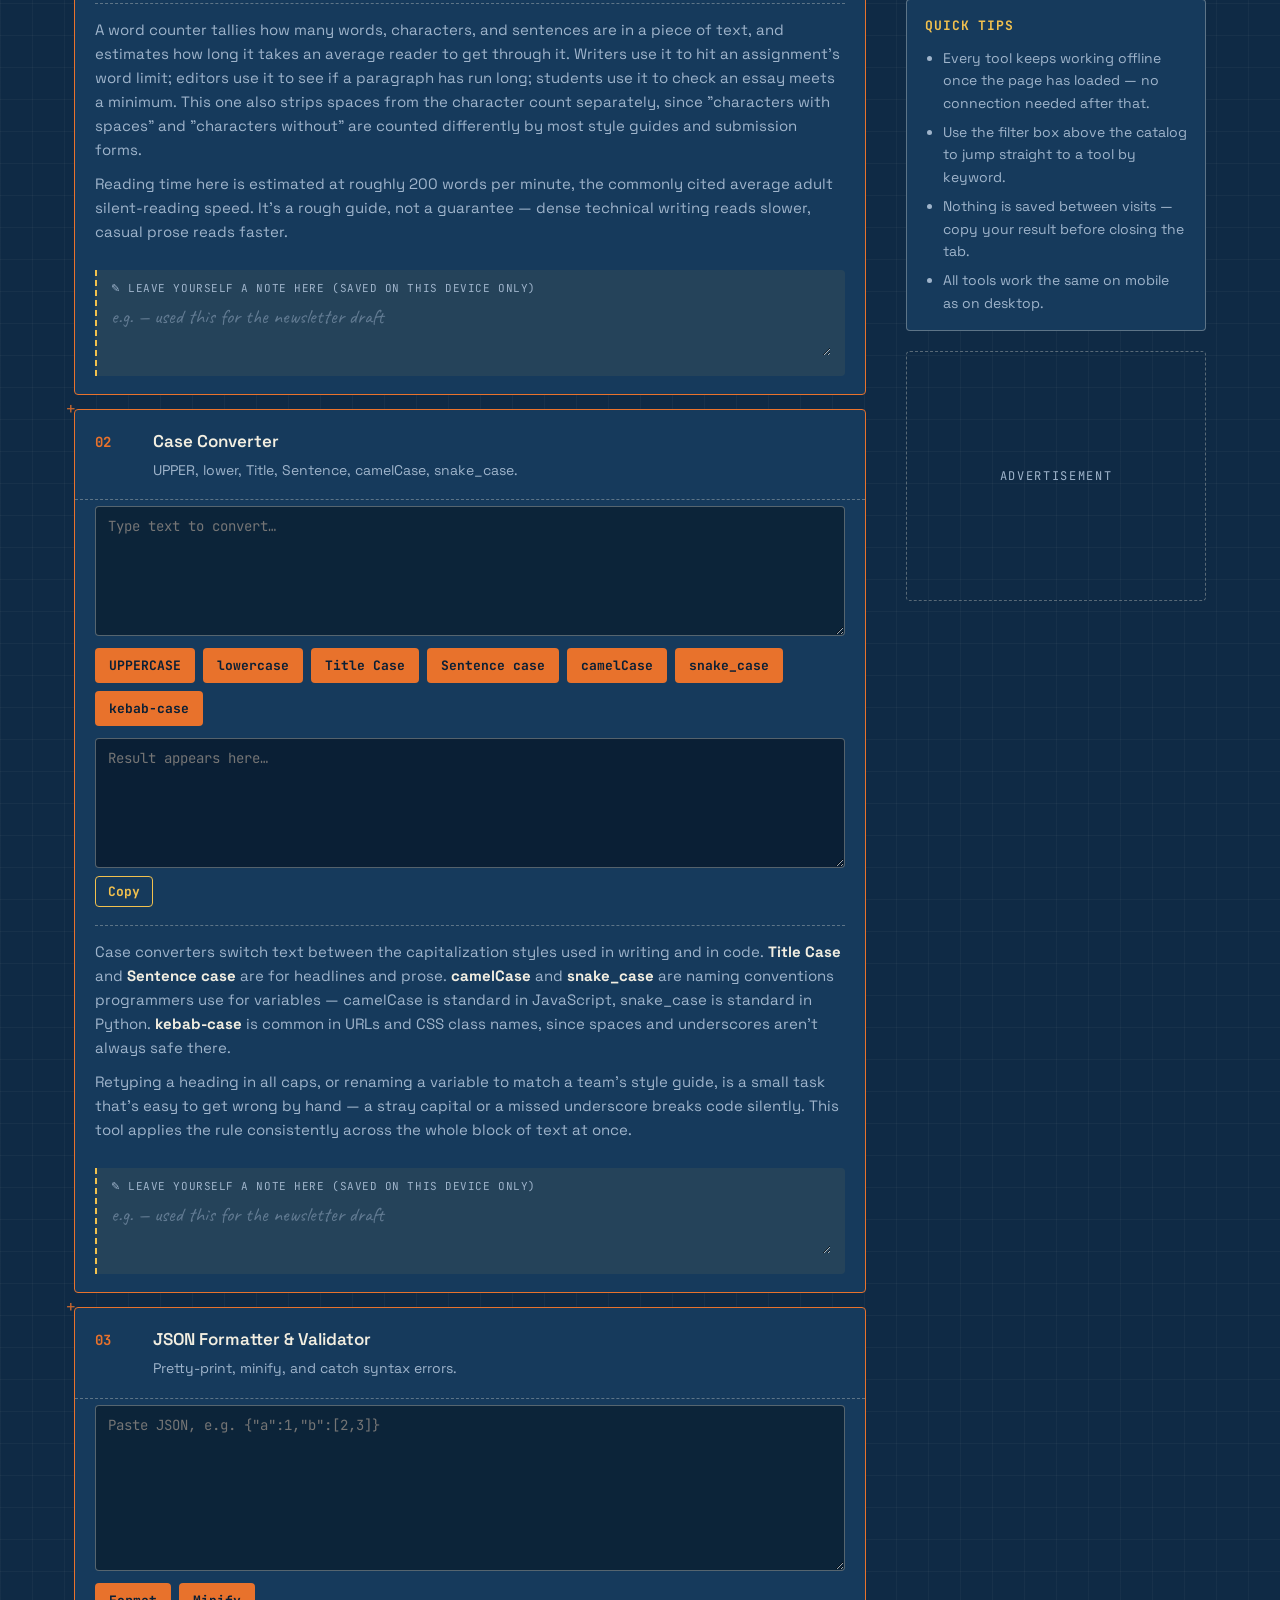
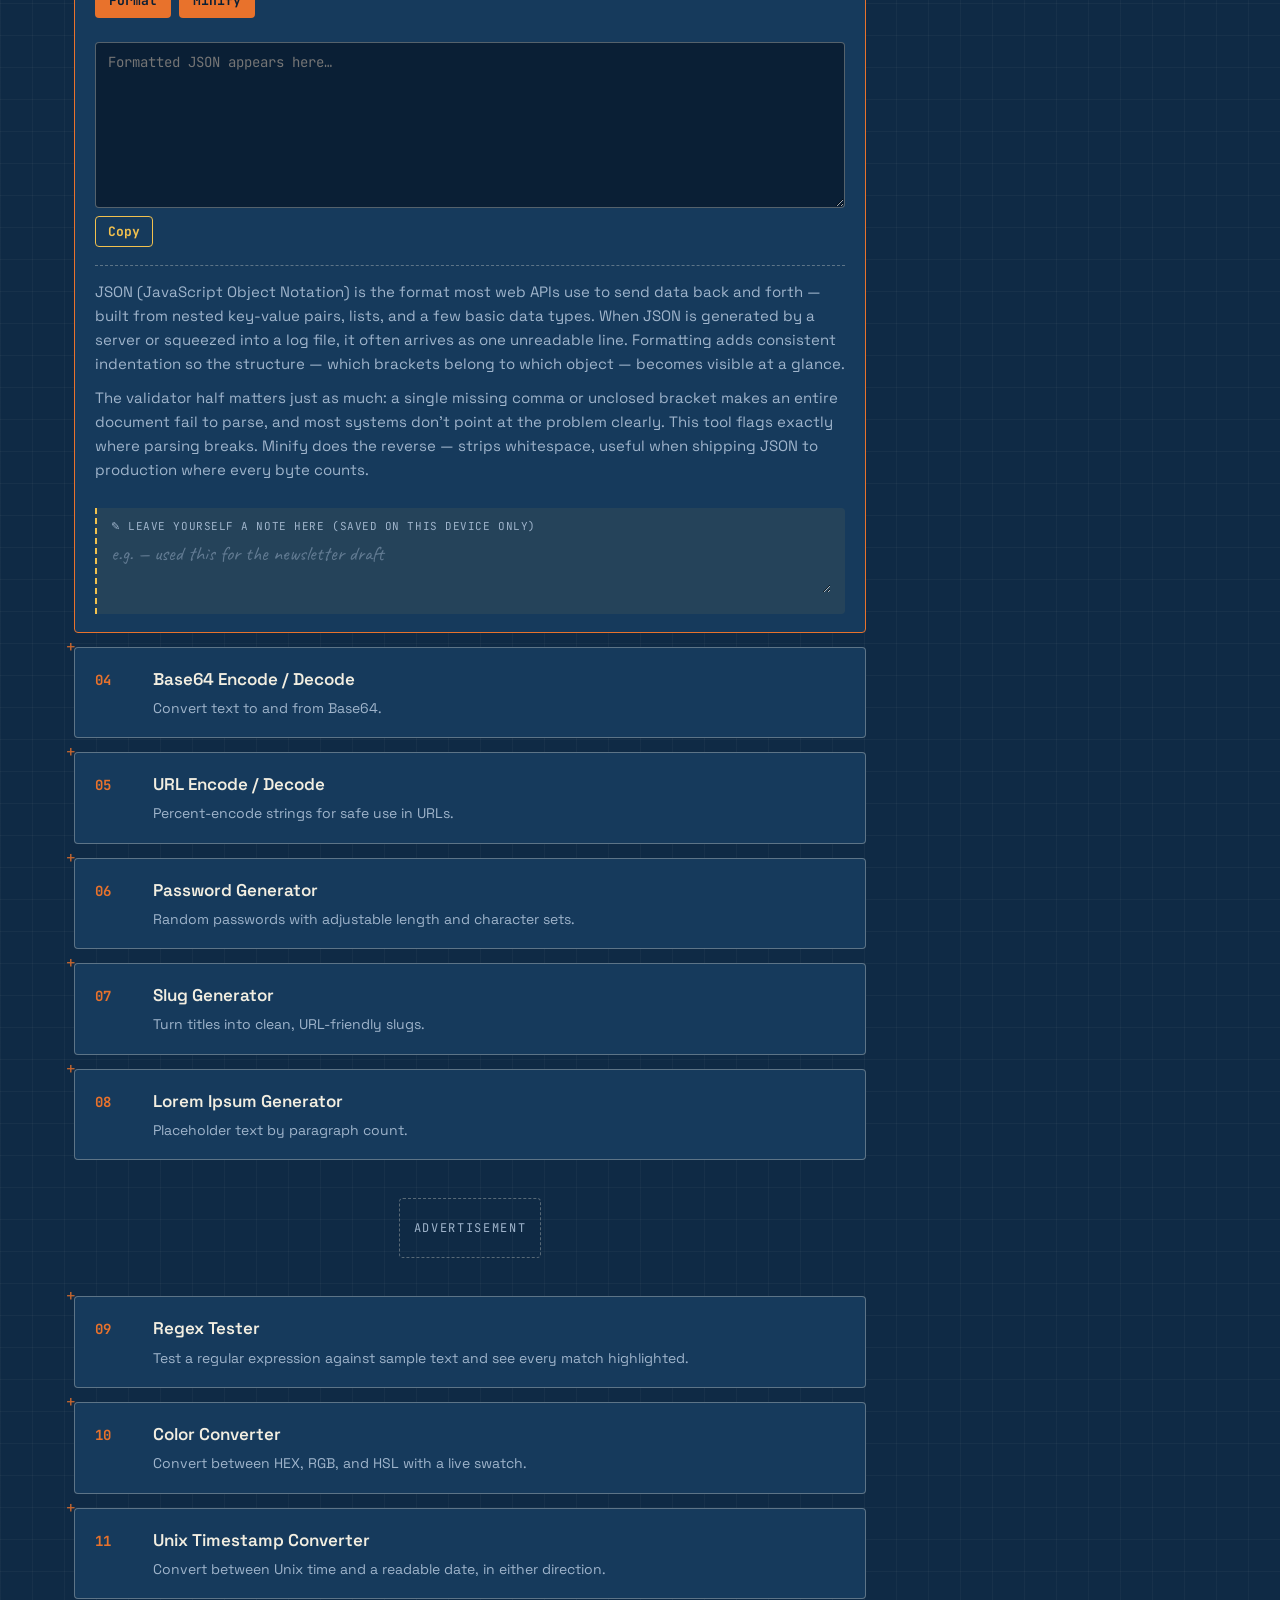
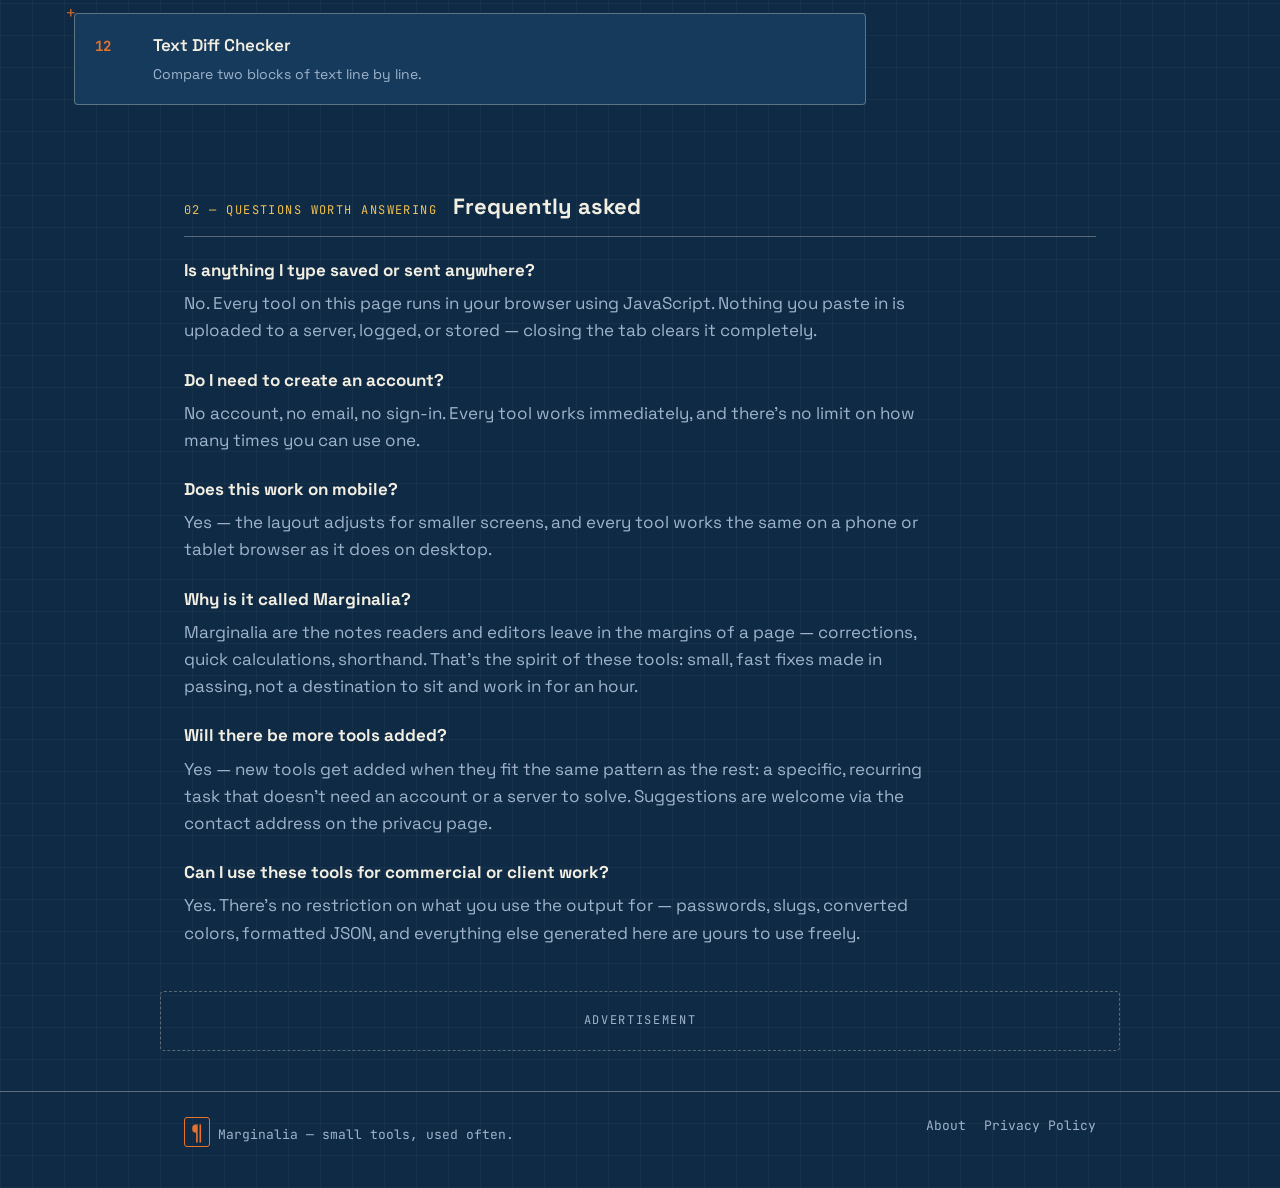
==== commit d1e1af70: "Update index.html" ====
--- a/index.html
+++ b/index.html
@@ -12,6 +12,9 @@
 </head>
 <body>
 
+<div class="margin-ruler left" aria-hidden="true"><span class="ruler-label">Marginalia — scale 1∶1</span></div>
+<div class="margin-ruler right" aria-hidden="true"><span class="ruler-label">¶ text &amp; dev tools</span></div>
+
 <!-- ============ HEADER ============ -->
 <header class="site-header">
   <div class="wrap header-inner">
@@ -525,5 +528,6 @@
 </footer>
 
 <script src="script.js"></script>
+<script defer src="/_vercel/insights/script.js"></script>
 </body>
 </html>
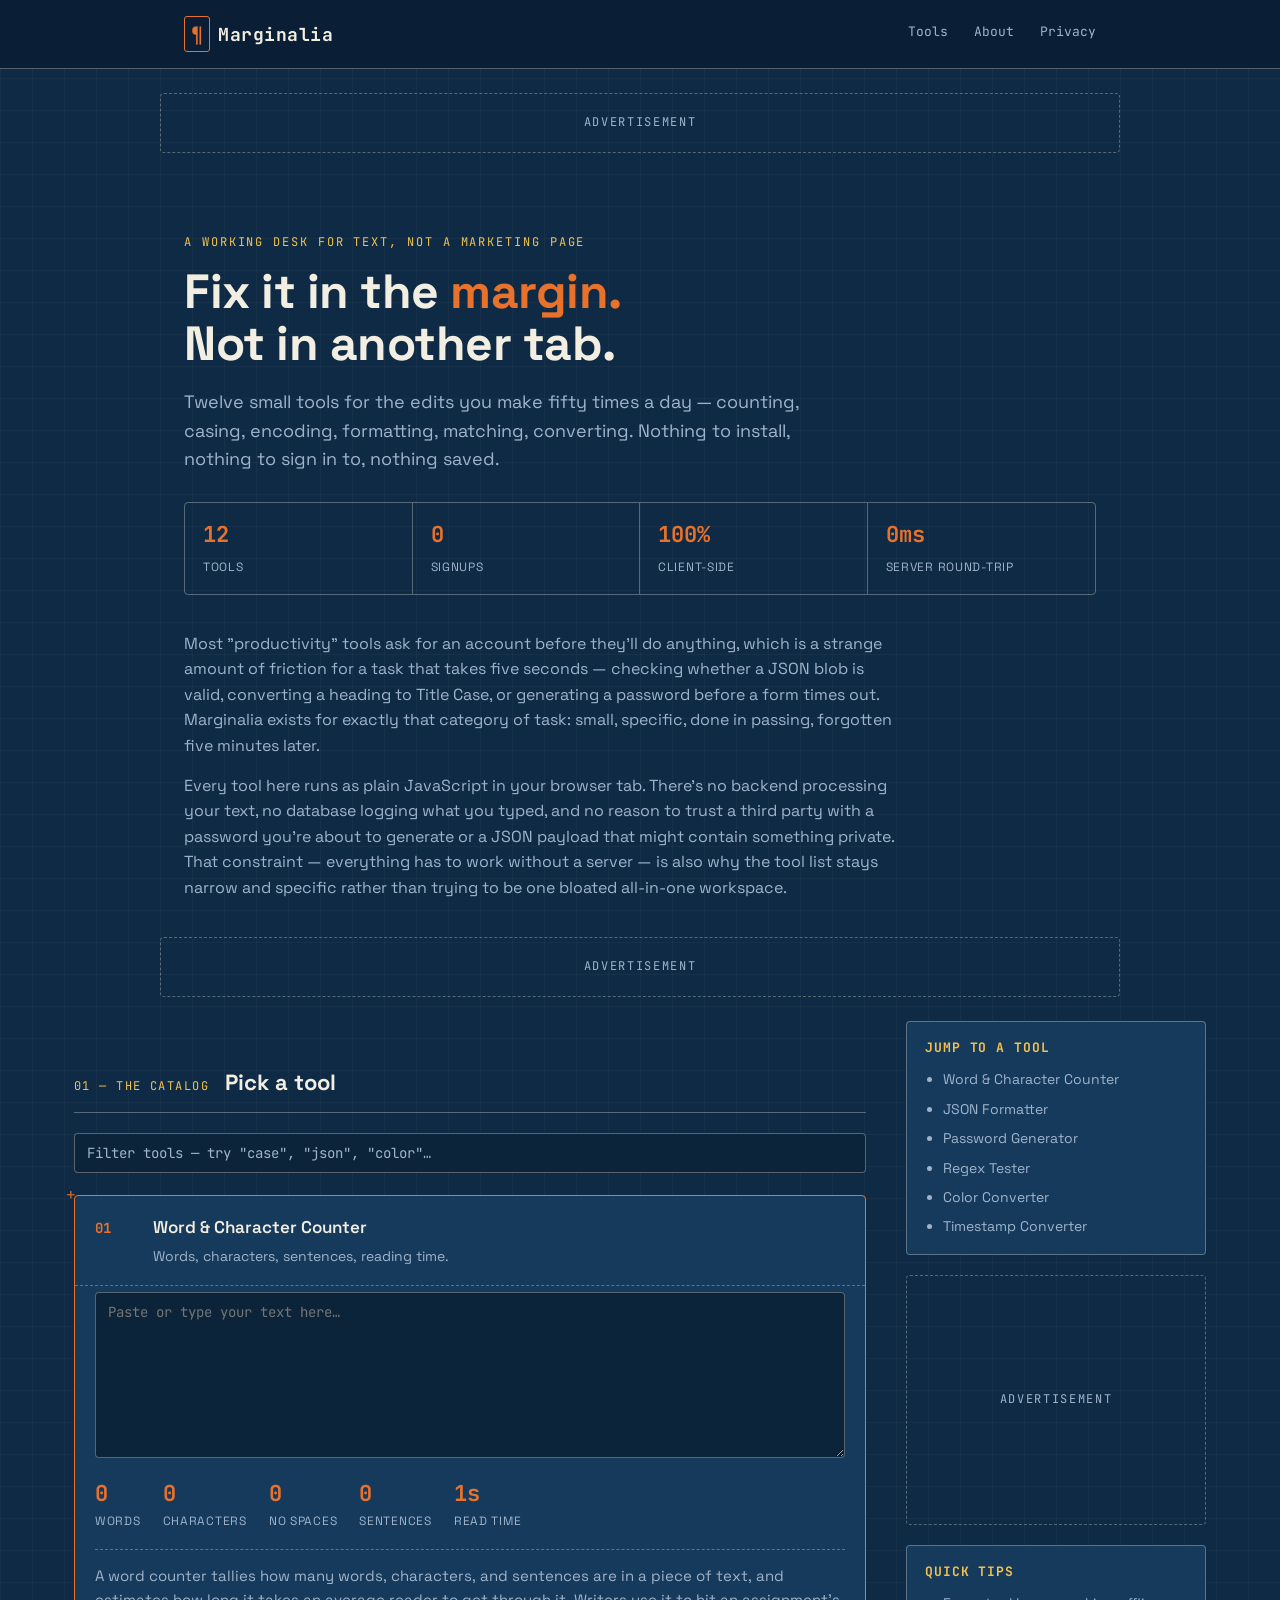
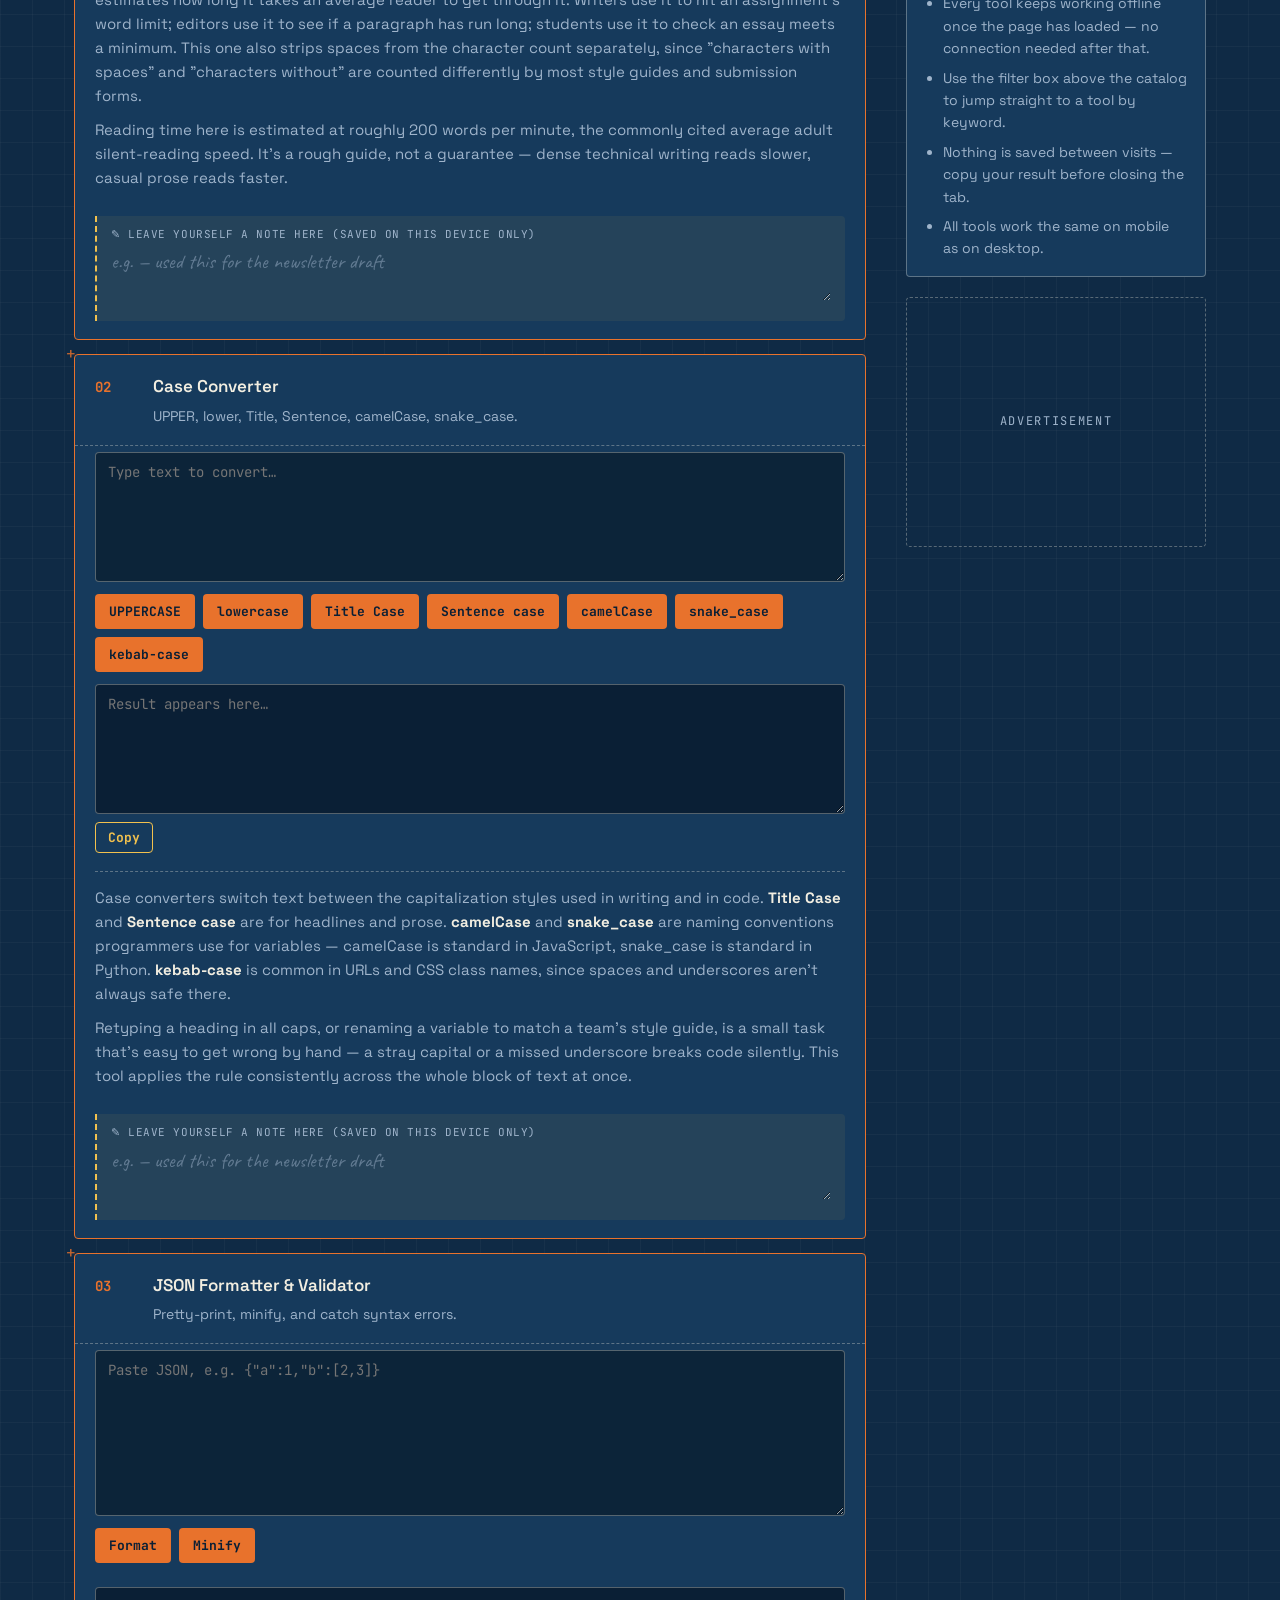
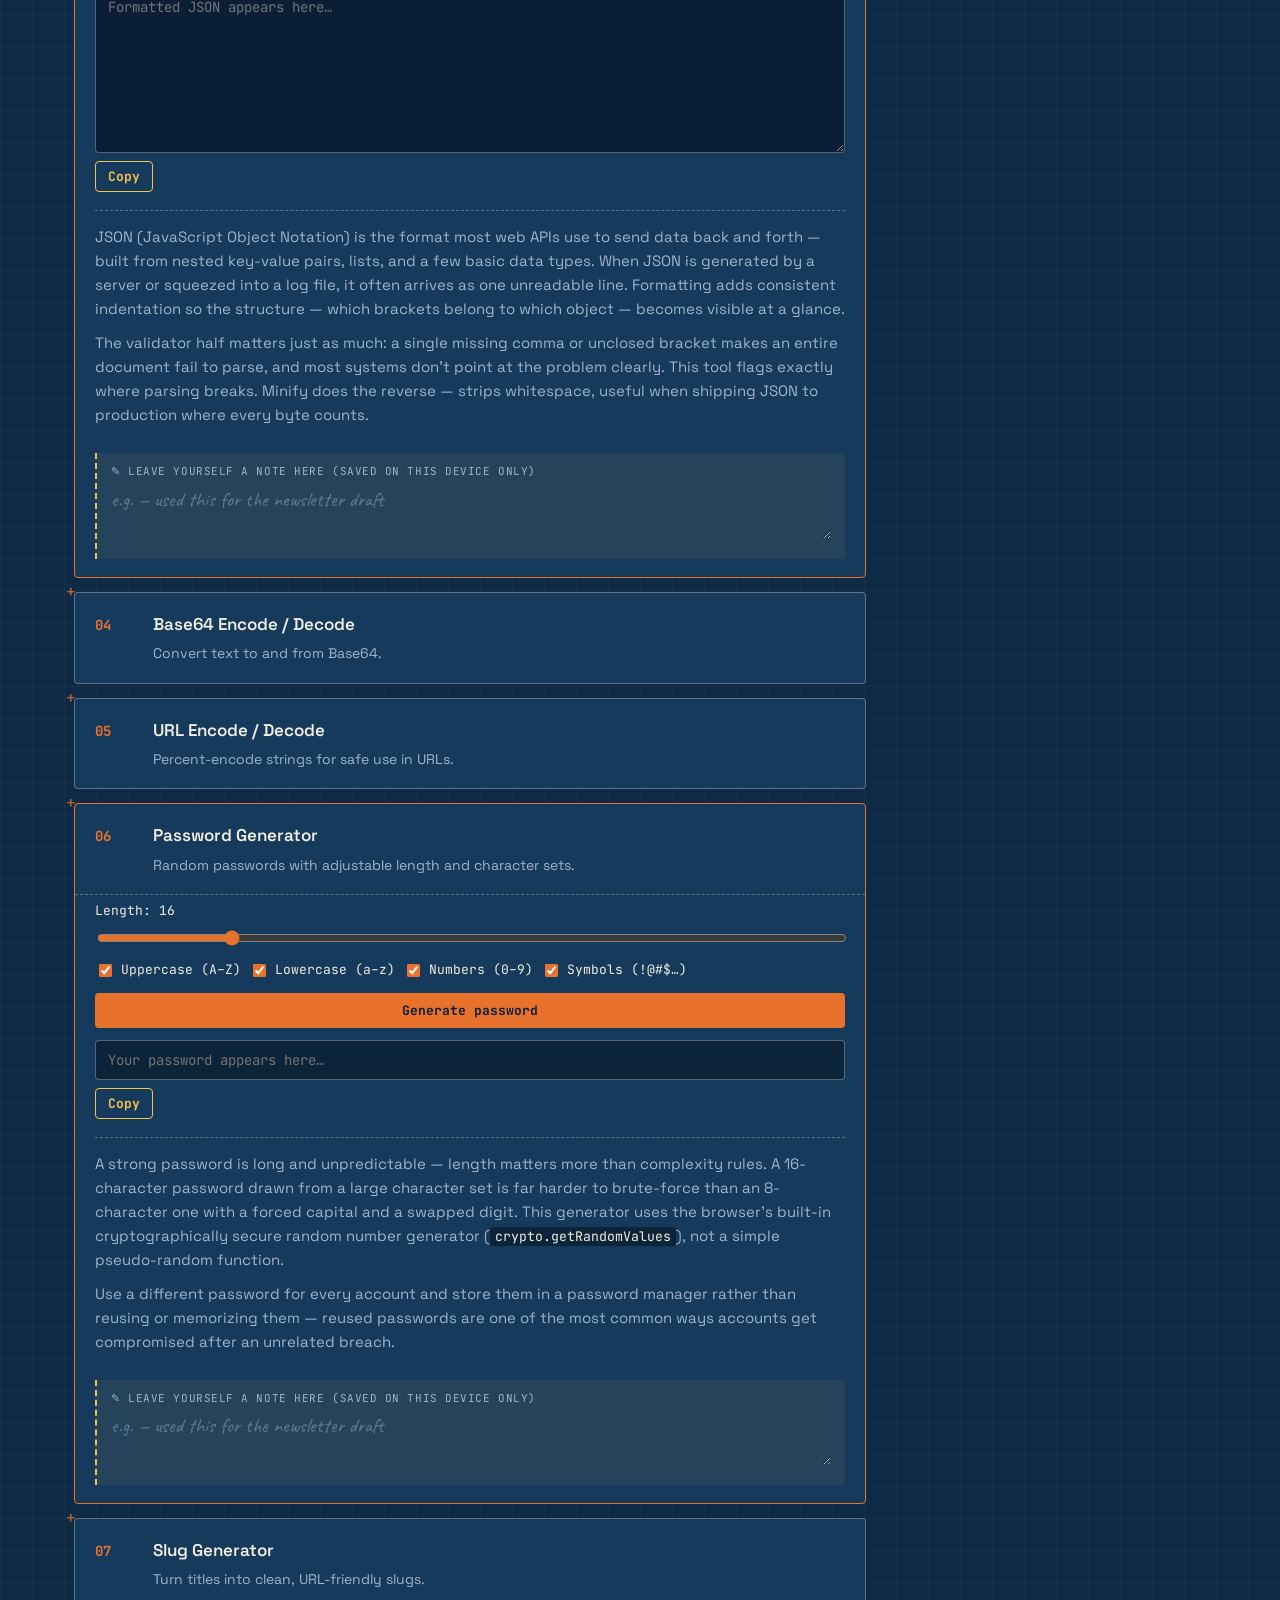
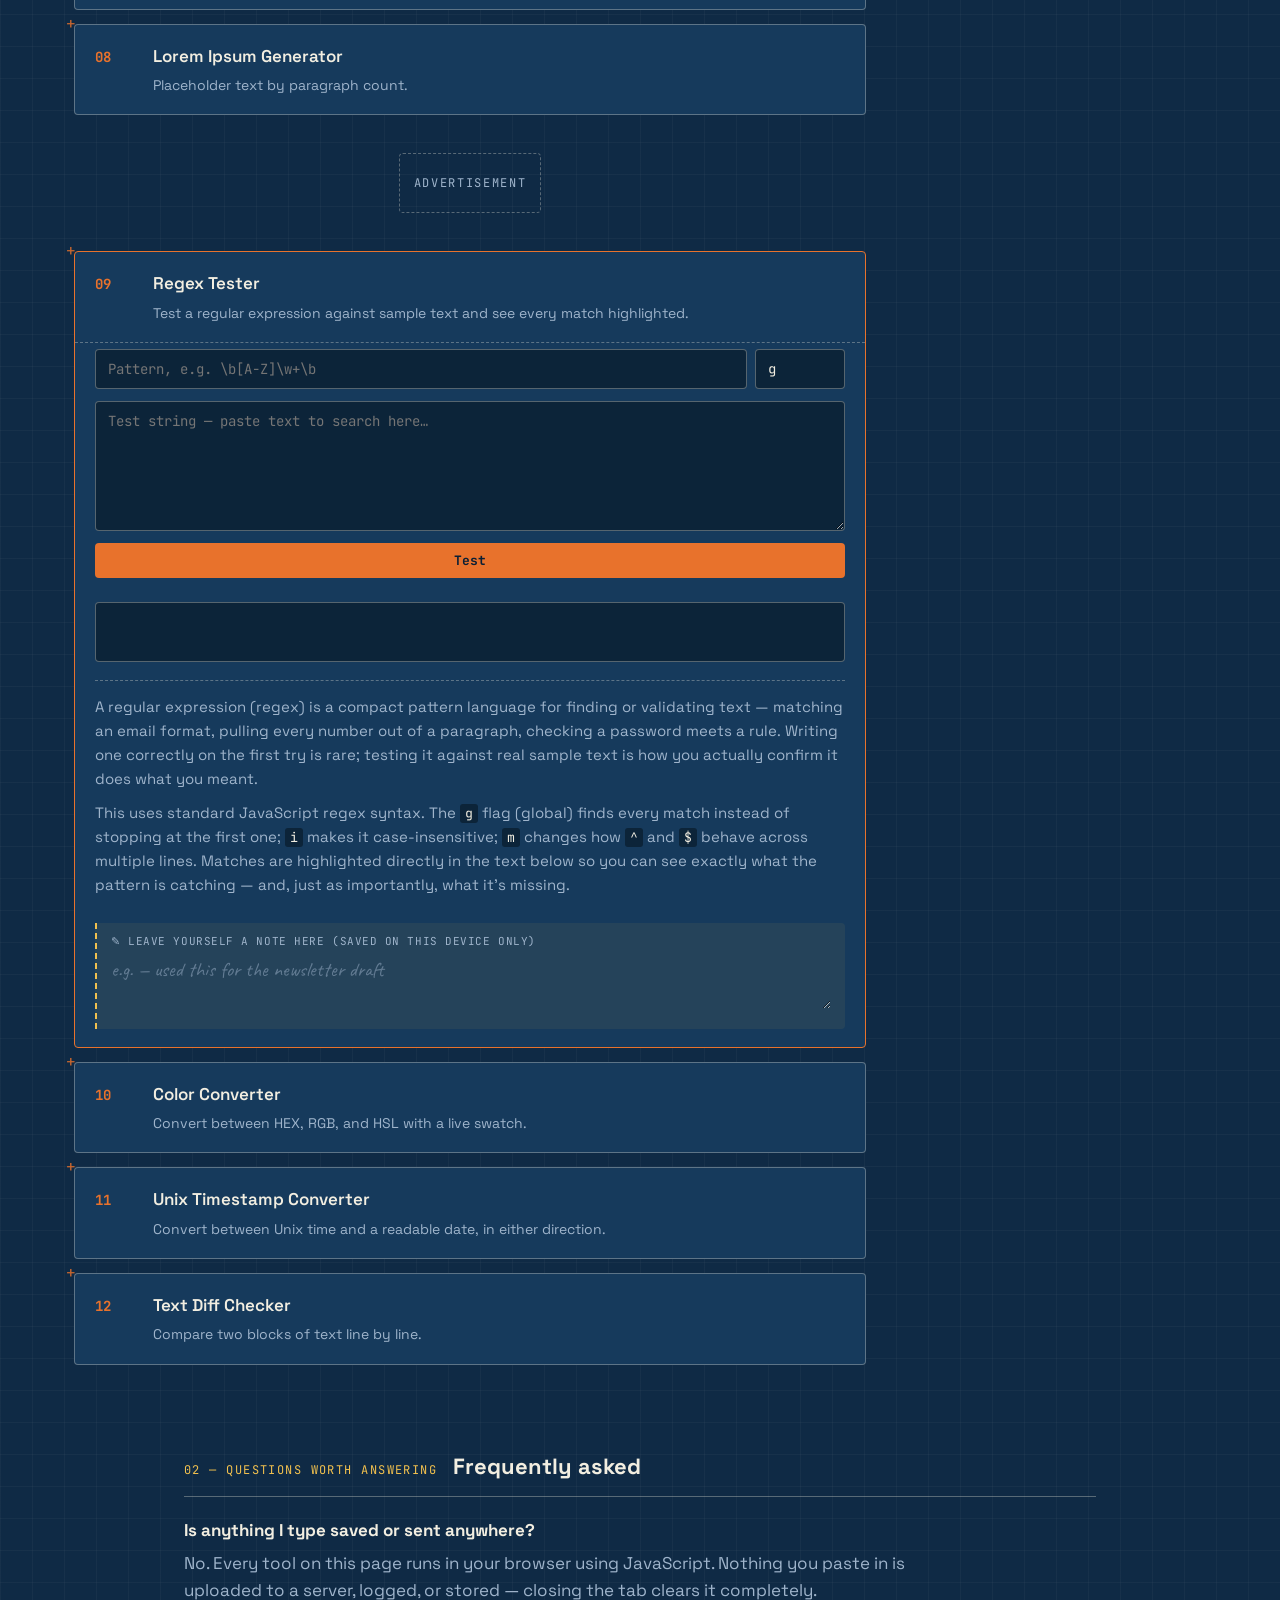
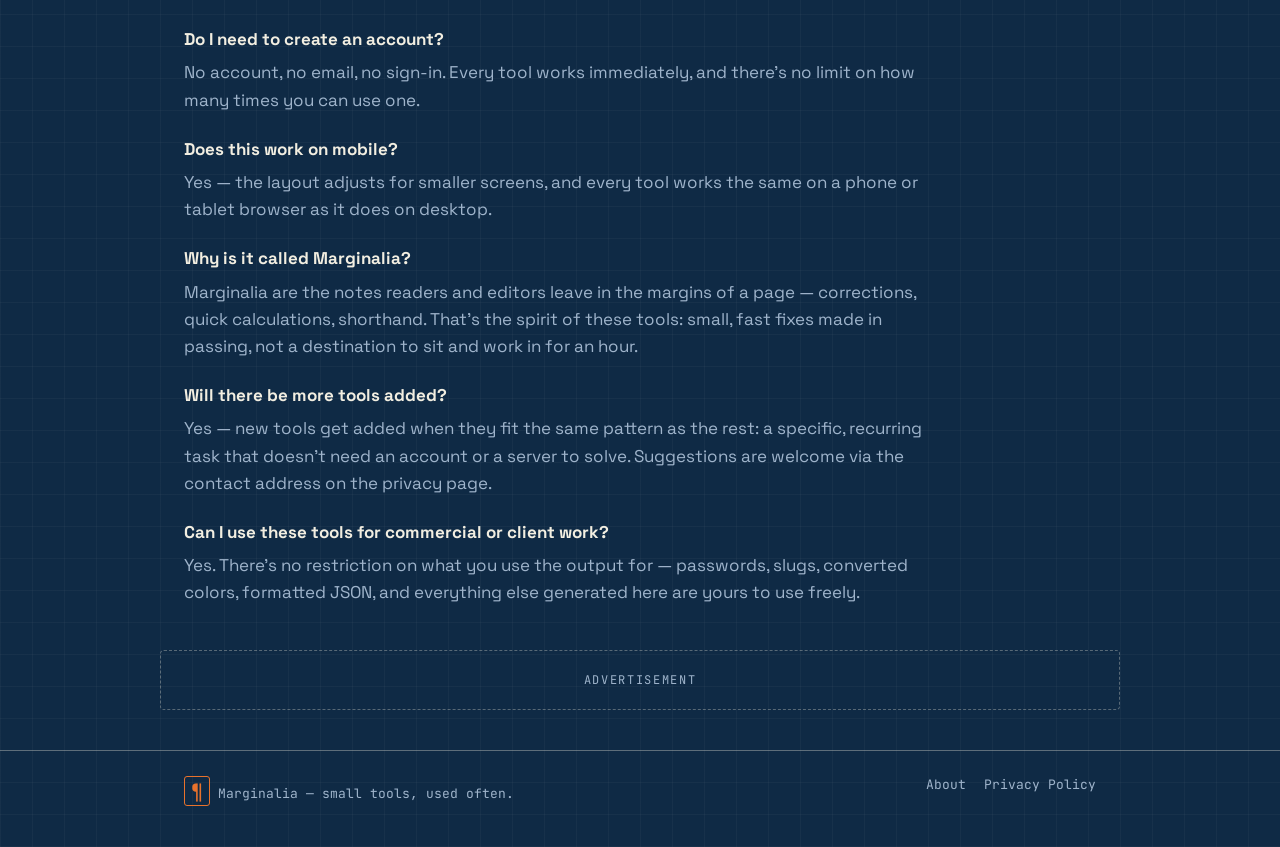
==== commit 073b3c33: "Update index.html" ====
--- a/index.html
+++ b/index.html
@@ -222,7 +222,7 @@
     </details>
 
     <!-- PASSWORD GENERATOR -->
-    <details class="tool-card" id="password" data-search="password generator random secure">
+    <details class="tool-card" id="password" data-search="password generator random secure" open>
       <summary>
         <span class="tool-index">06</span>
         <span class="tool-title">Password Generator</span>
@@ -314,7 +314,7 @@
     </div>
 
     <!-- REGEX TESTER -->
-    <details class="tool-card" id="regex" data-search="regex regular expression tester pattern match">
+    <details class="tool-card" id="regex" data-search="regex regular expression tester pattern match" open>
       <summary>
         <span class="tool-index">09</span>
         <span class="tool-title">Regex Tester</span>
--- a/styles.css
+++ b/styles.css
@@ -386,6 +386,39 @@
 #recent-list li{ display: flex; justify-content: space-between; gap: 8px; }
 #recent-list .recent-time{ font-family: var(--mono); font-size: 11px; color: var(--ink-soft); opacity: 0.7; white-space: nowrap; }
 
+/* ---------- margin ruler: fills empty edge space on wide screens ---------- */
+.margin-ruler{
+  display: none;
+  position: fixed;
+  top: 0;
+  bottom: 0;
+  width: 34px;
+  z-index: 1;
+  pointer-events: none;
+  background:
+    repeating-linear-gradient(180deg, var(--rule) 0, var(--rule) 1px, transparent 1px, transparent 24px),
+    repeating-linear-gradient(180deg, var(--accent) 0, var(--accent) 1px, transparent 1px, transparent 120px);
+}
+.margin-ruler.left{ left: 0; border-right: 1px solid var(--rule); }
+.margin-ruler.right{ right: 0; border-left: 1px solid var(--rule); }
+.margin-ruler .ruler-label{
+  writing-mode: vertical-rl;
+  position: absolute;
+  top: 50%;
+  left: 50%;
+  transform: translate(-50%, -50%) rotate(180deg);
+  font-family: var(--mono);
+  font-size: 11px;
+  letter-spacing: 0.22em;
+  color: var(--ink-soft);
+  text-transform: uppercase;
+  white-space: nowrap;
+  opacity: 0.6;
+}
+@media (min-width: 1500px){
+  .margin-ruler{ display: block; }
+}
+
 .diff-grid{ display: grid; grid-template-columns: 1fr 1fr; gap: 12px; }
 .diff-output{
   font-family: var(--mono);
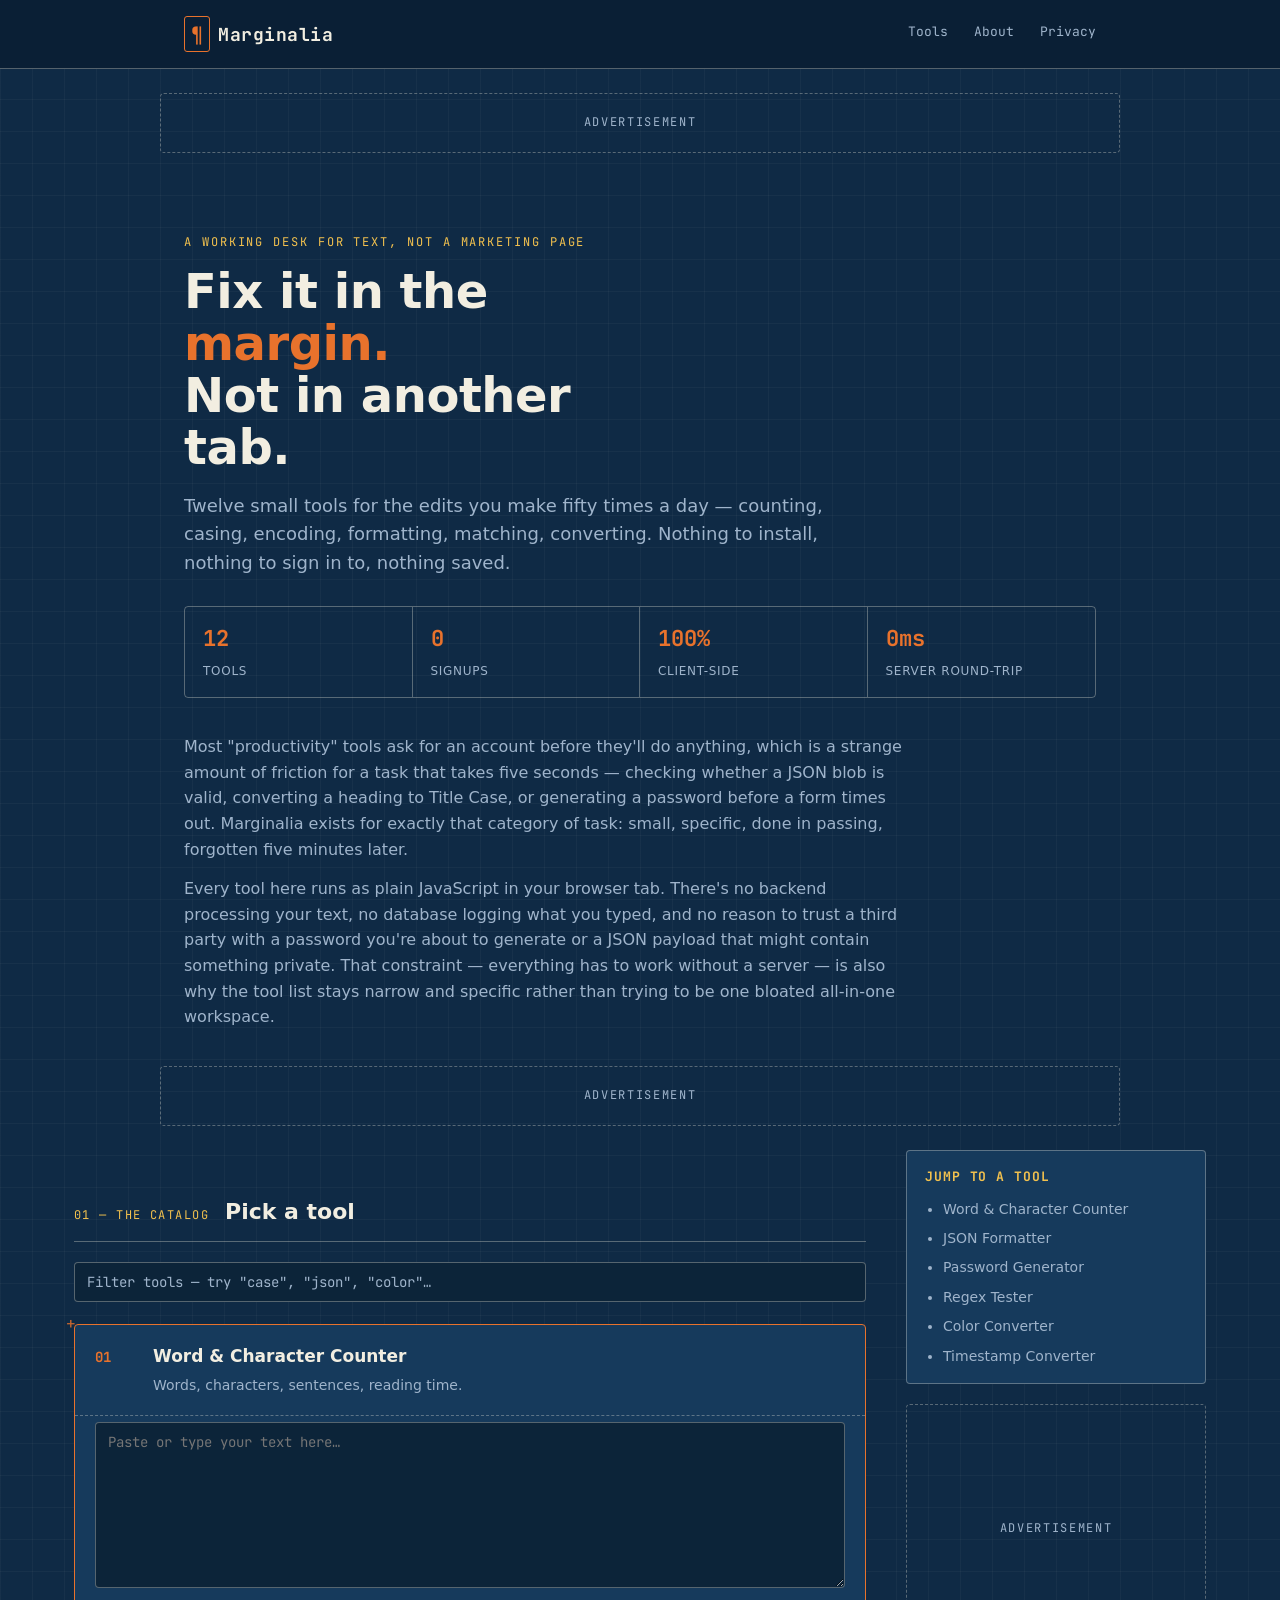
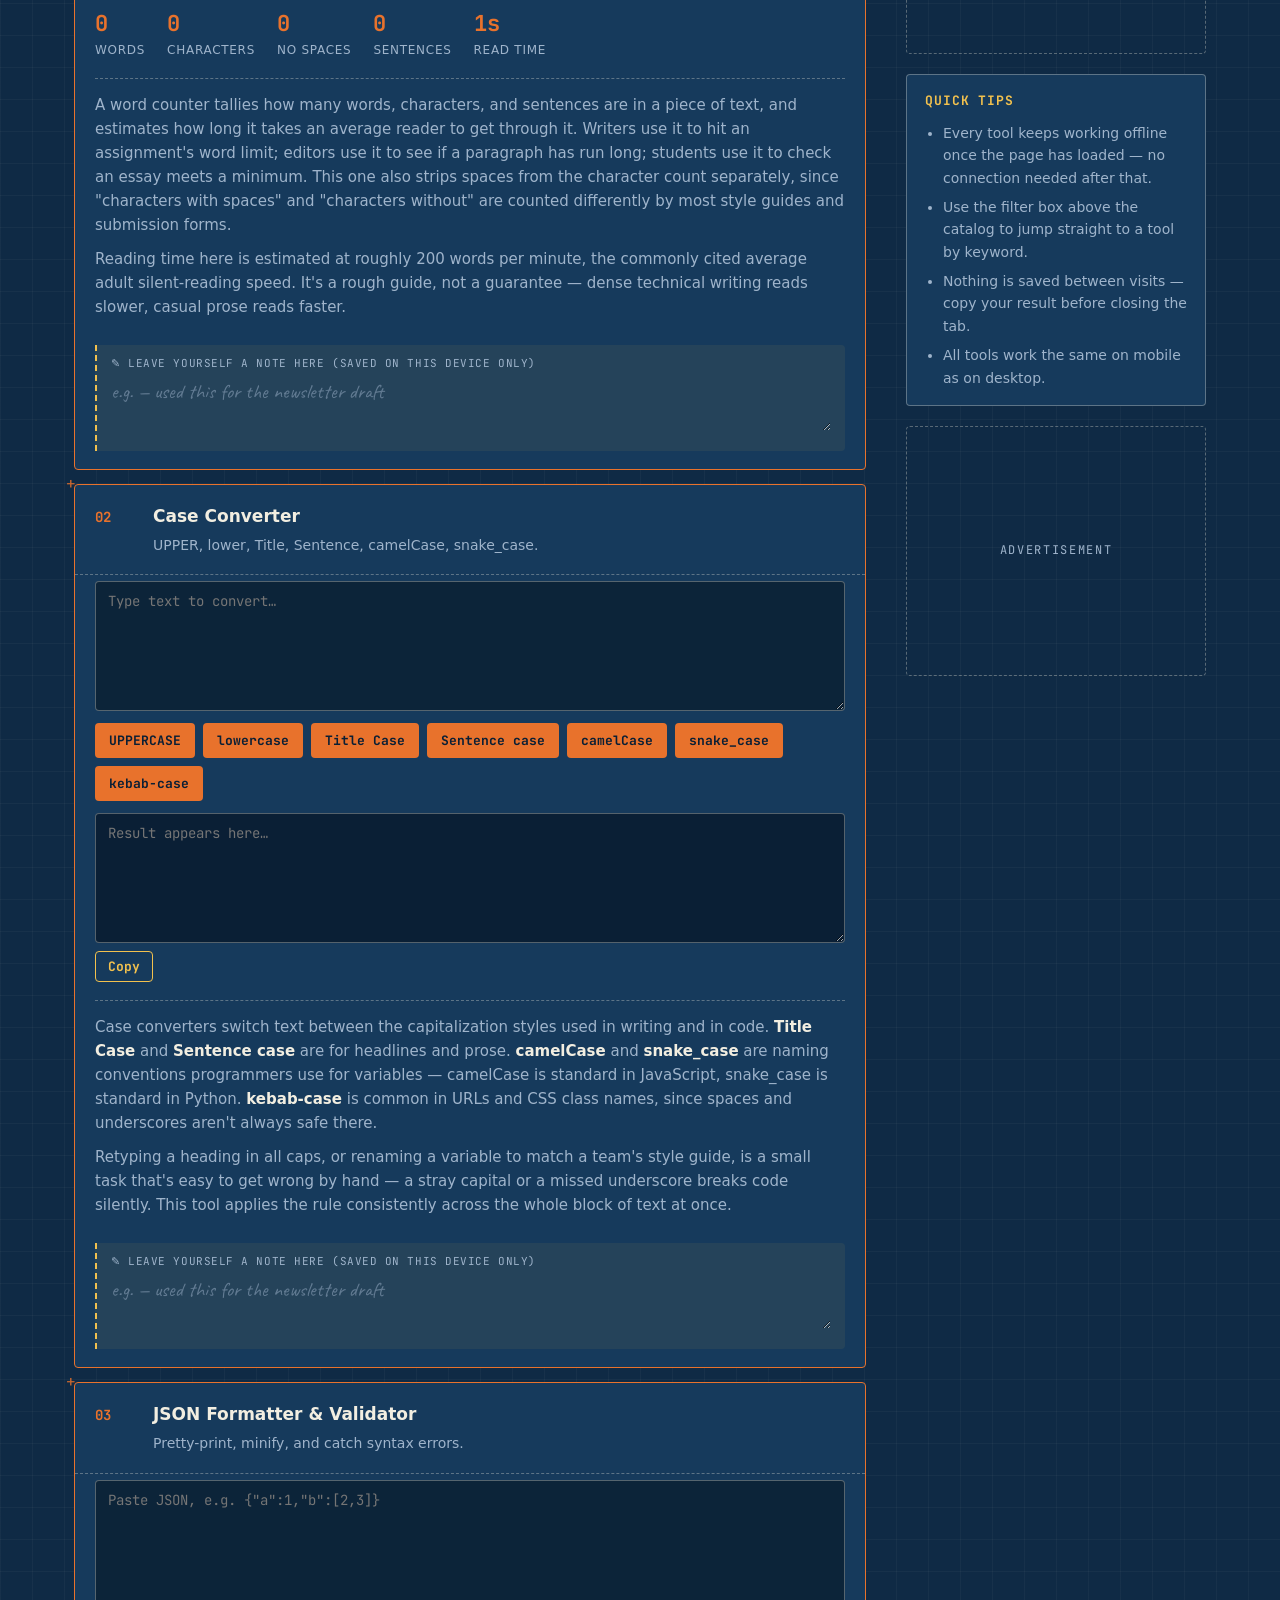
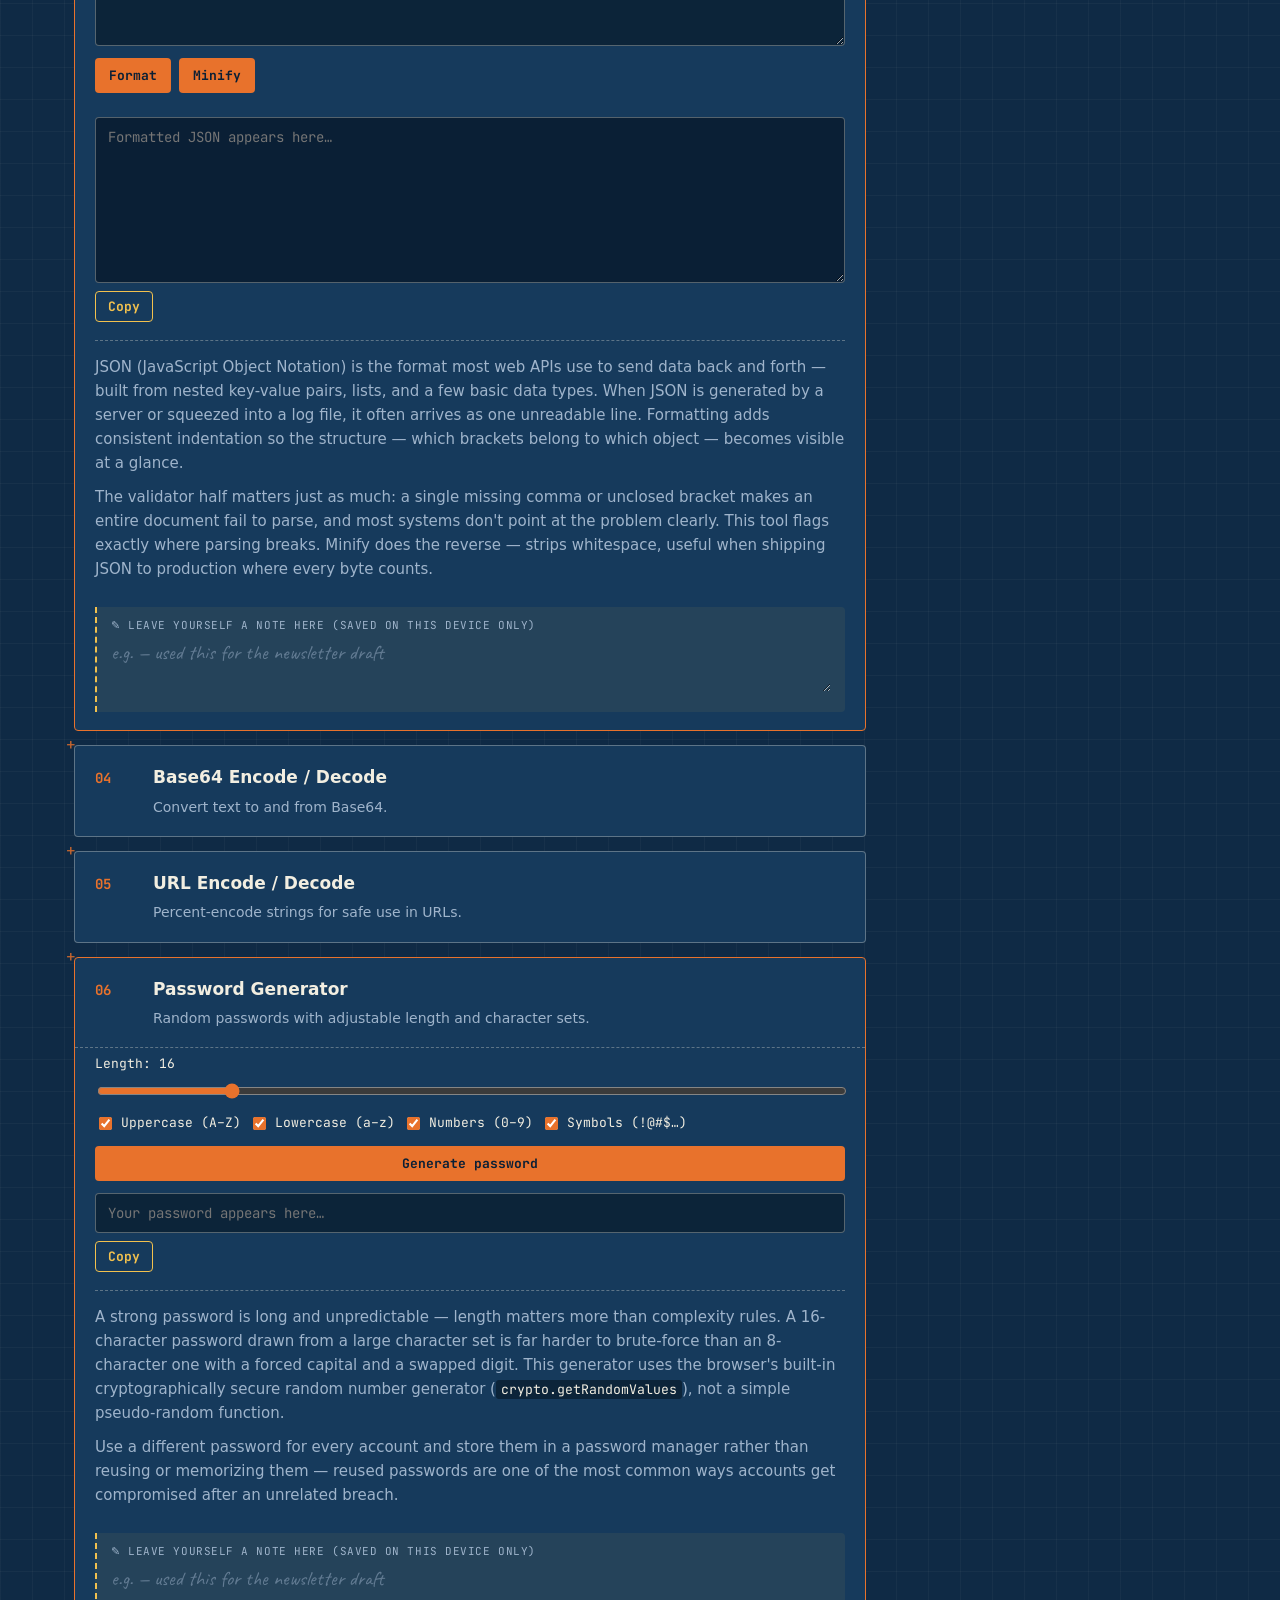
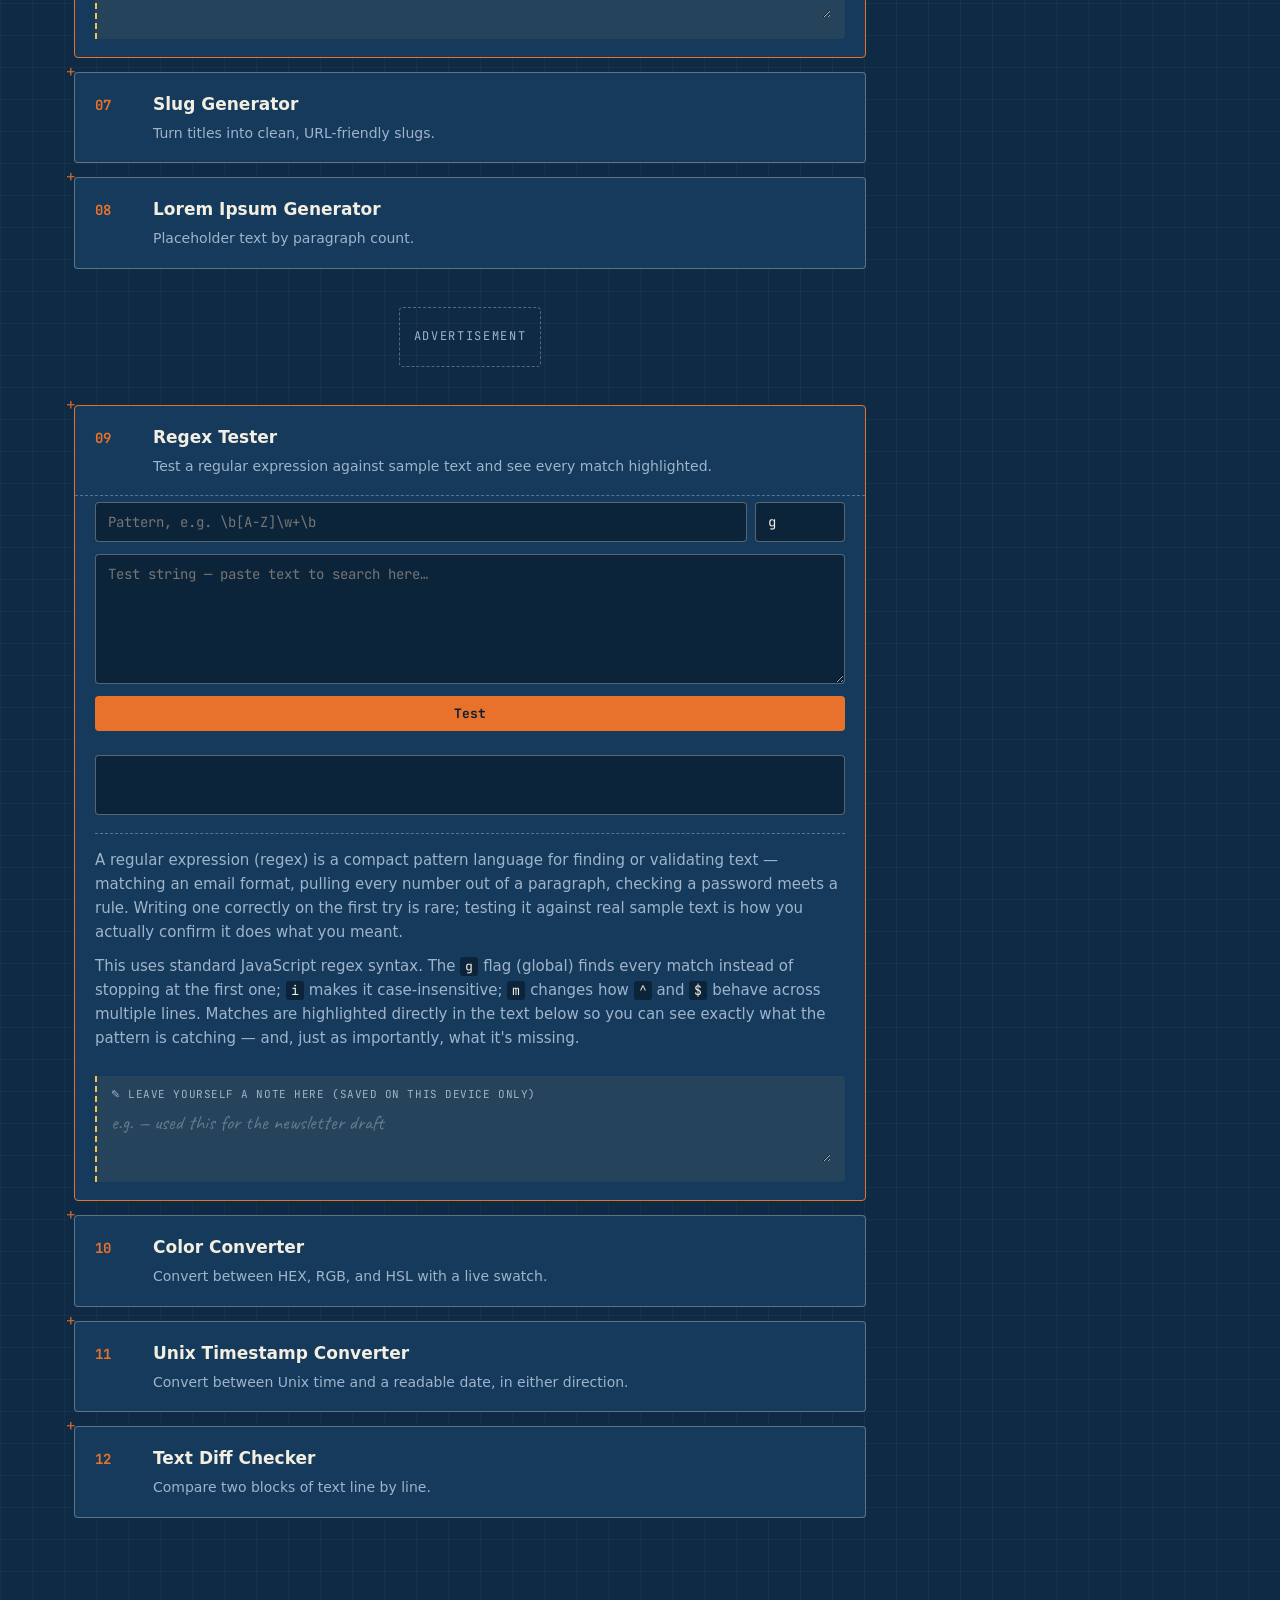
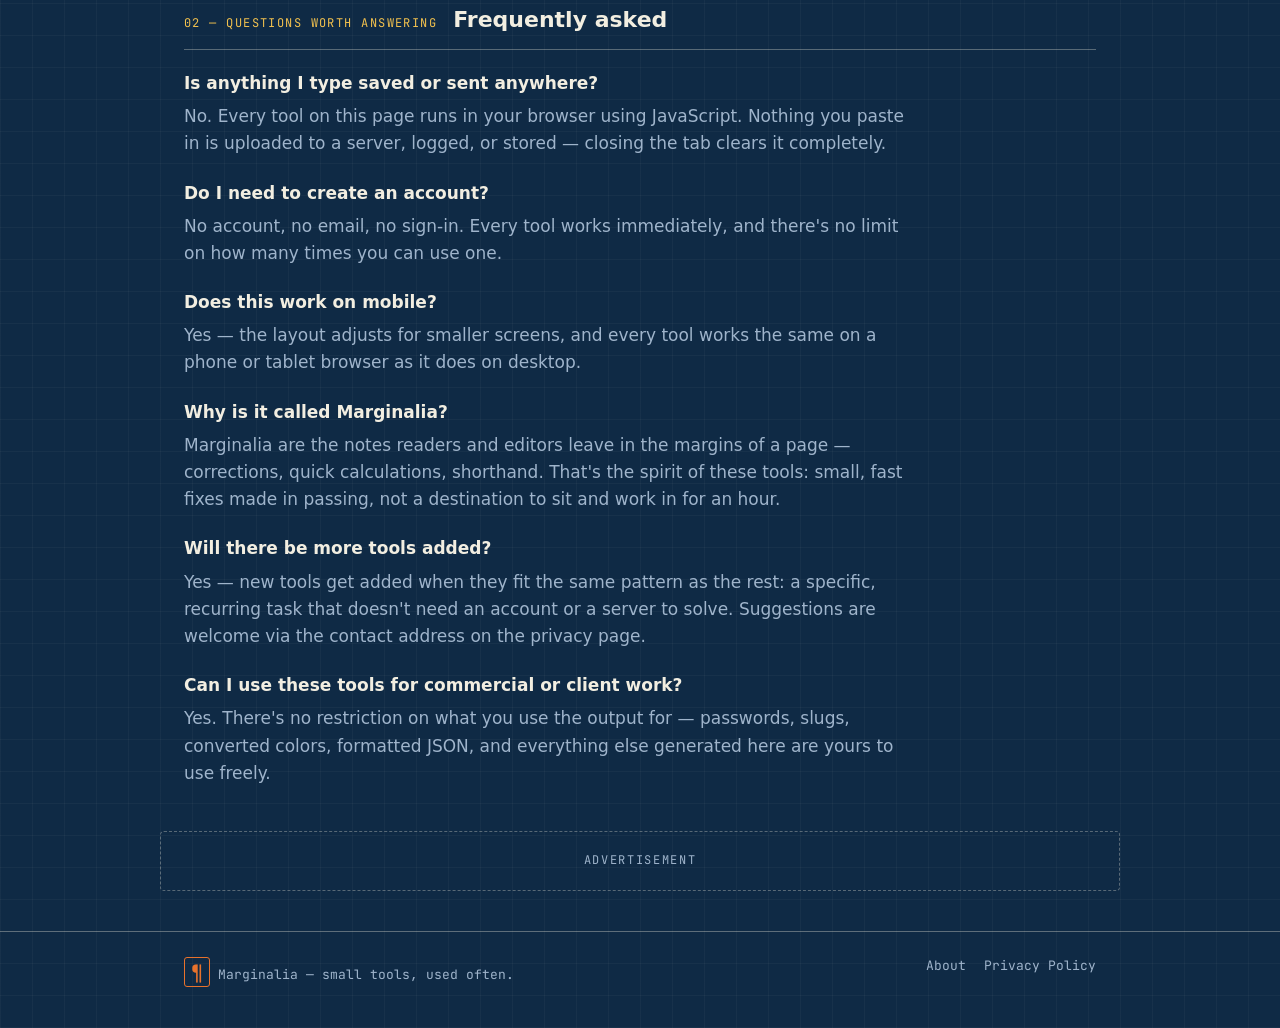
==== commit cf78f0e7: "Update index.html" ====
--- a/index.html
+++ b/index.html
@@ -6,14 +6,14 @@
 <title>Marginalia — Text &amp; Dev Tools</title>
 <meta name="description" content="Free, no-signup text and developer tools: word counter, case converter, JSON formatter, Base64, URL encoding, password generator, slug generator, Lorem Ipsum, regex tester, color converter, timestamp converter, and text diff.">
 <link rel="preconnect" href="https://fonts.googleapis.com">
-<link href="https://fonts.googleapis.com/css2?family=JetBrains+Mono:wght@400;500;700&family=Space+Grotesk:wght@400;500;600;700&family=Caveat:wght@500;700&display=swap" rel="stylesheet">
+<link href="https://fonts.googleapis.com/css2?family=JetBrains+Mono:wght@400;500;700&family=Fraunces:ital,wght@0,400;0,500;0,600;1,400;1,500&family=Inter:wght@300;400;500;600&family=Caveat:wght@500;700&display=swap" rel="stylesheet">
 <link rel="stylesheet" href="styles.css">
 <script async src="https://pagead2.googlesyndication.com/pagead/js/adsbygoogle.js?client=ca-pub-4453090806699037" crossorigin="anonymous"></script>
 </head>
 <body>
 
-<div class="margin-ruler left" aria-hidden="true"><span class="ruler-label">Marginalia — scale 1∶1</span></div>
-<div class="margin-ruler right" aria-hidden="true"><span class="ruler-label">¶ text &amp; dev tools</span></div>
+<div class="margin-ruler left" aria-hidden="true"><span class="ruler-label">Marginalia</span></div>
+<div class="margin-ruler right" aria-hidden="true"><span class="ruler-label">Text &amp; Developer Tools</span></div>
 
 <!-- ============ HEADER ============ -->
 <header class="site-header">
